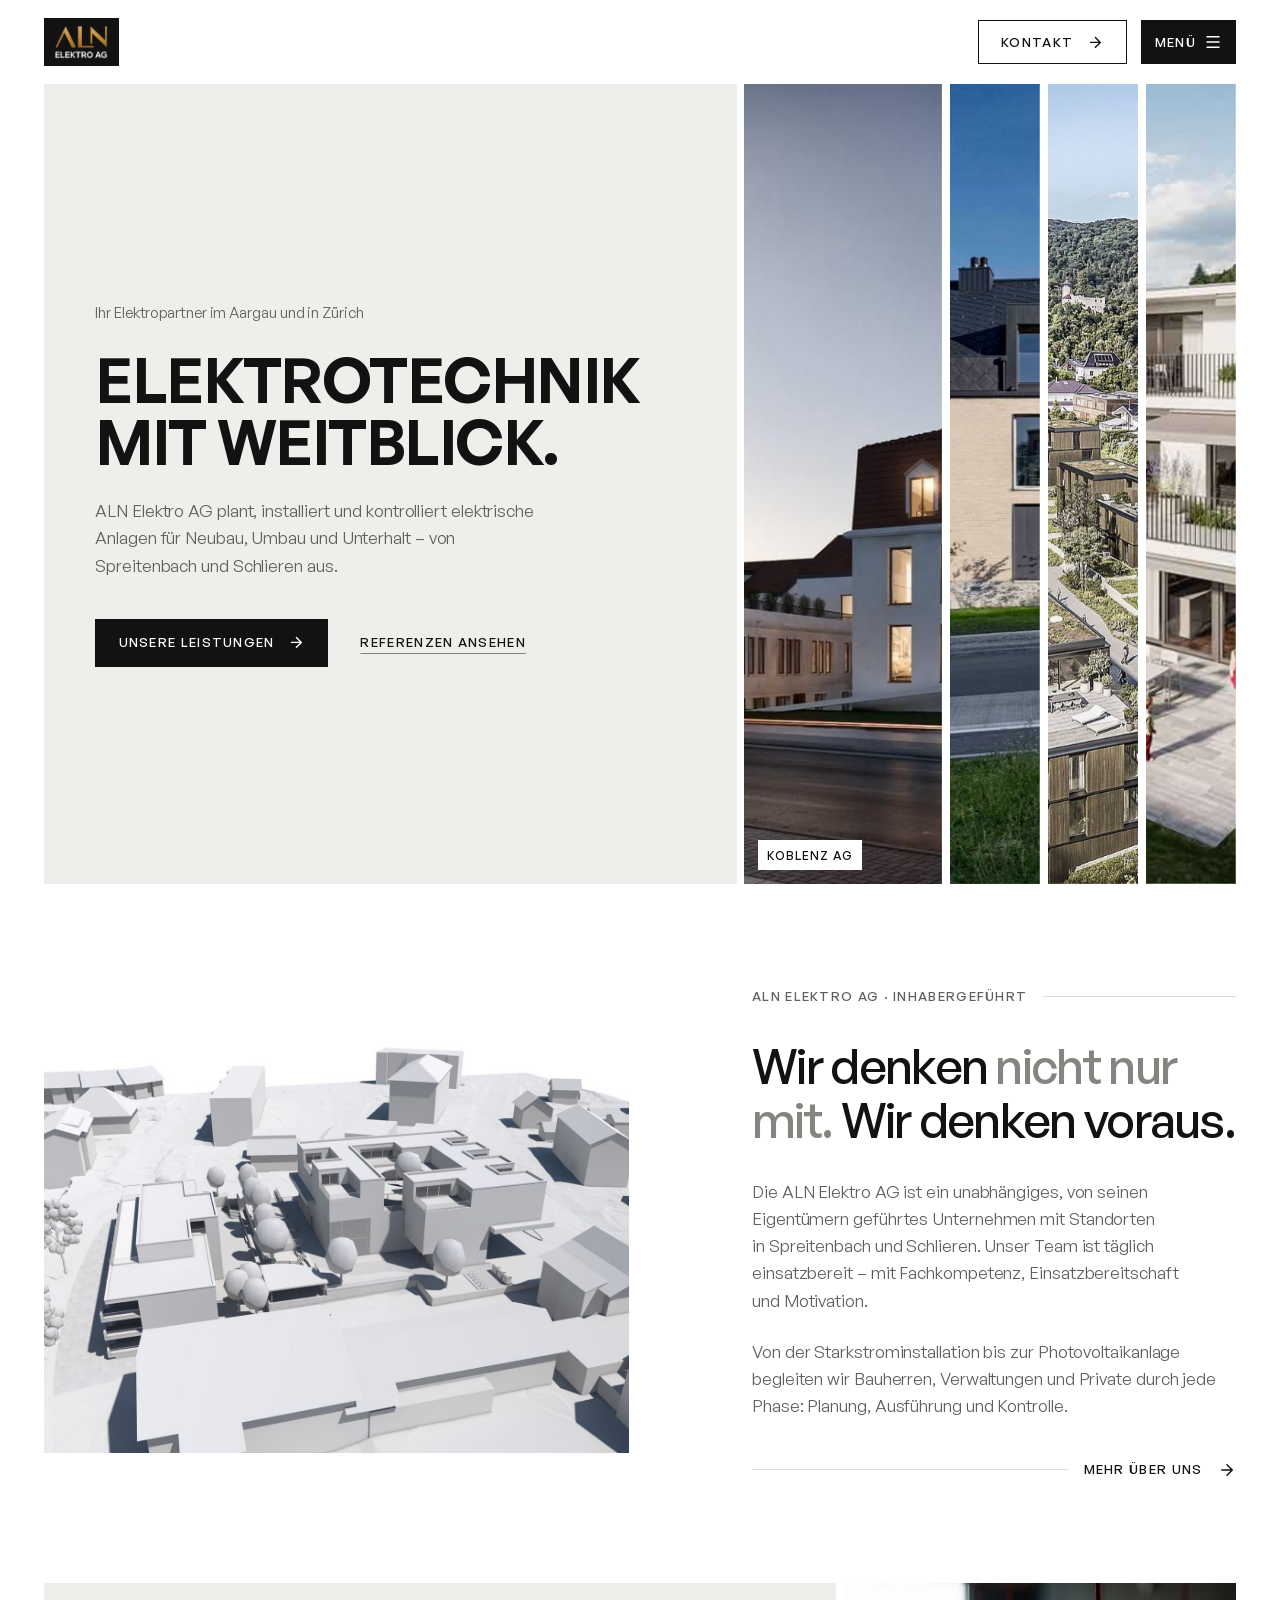
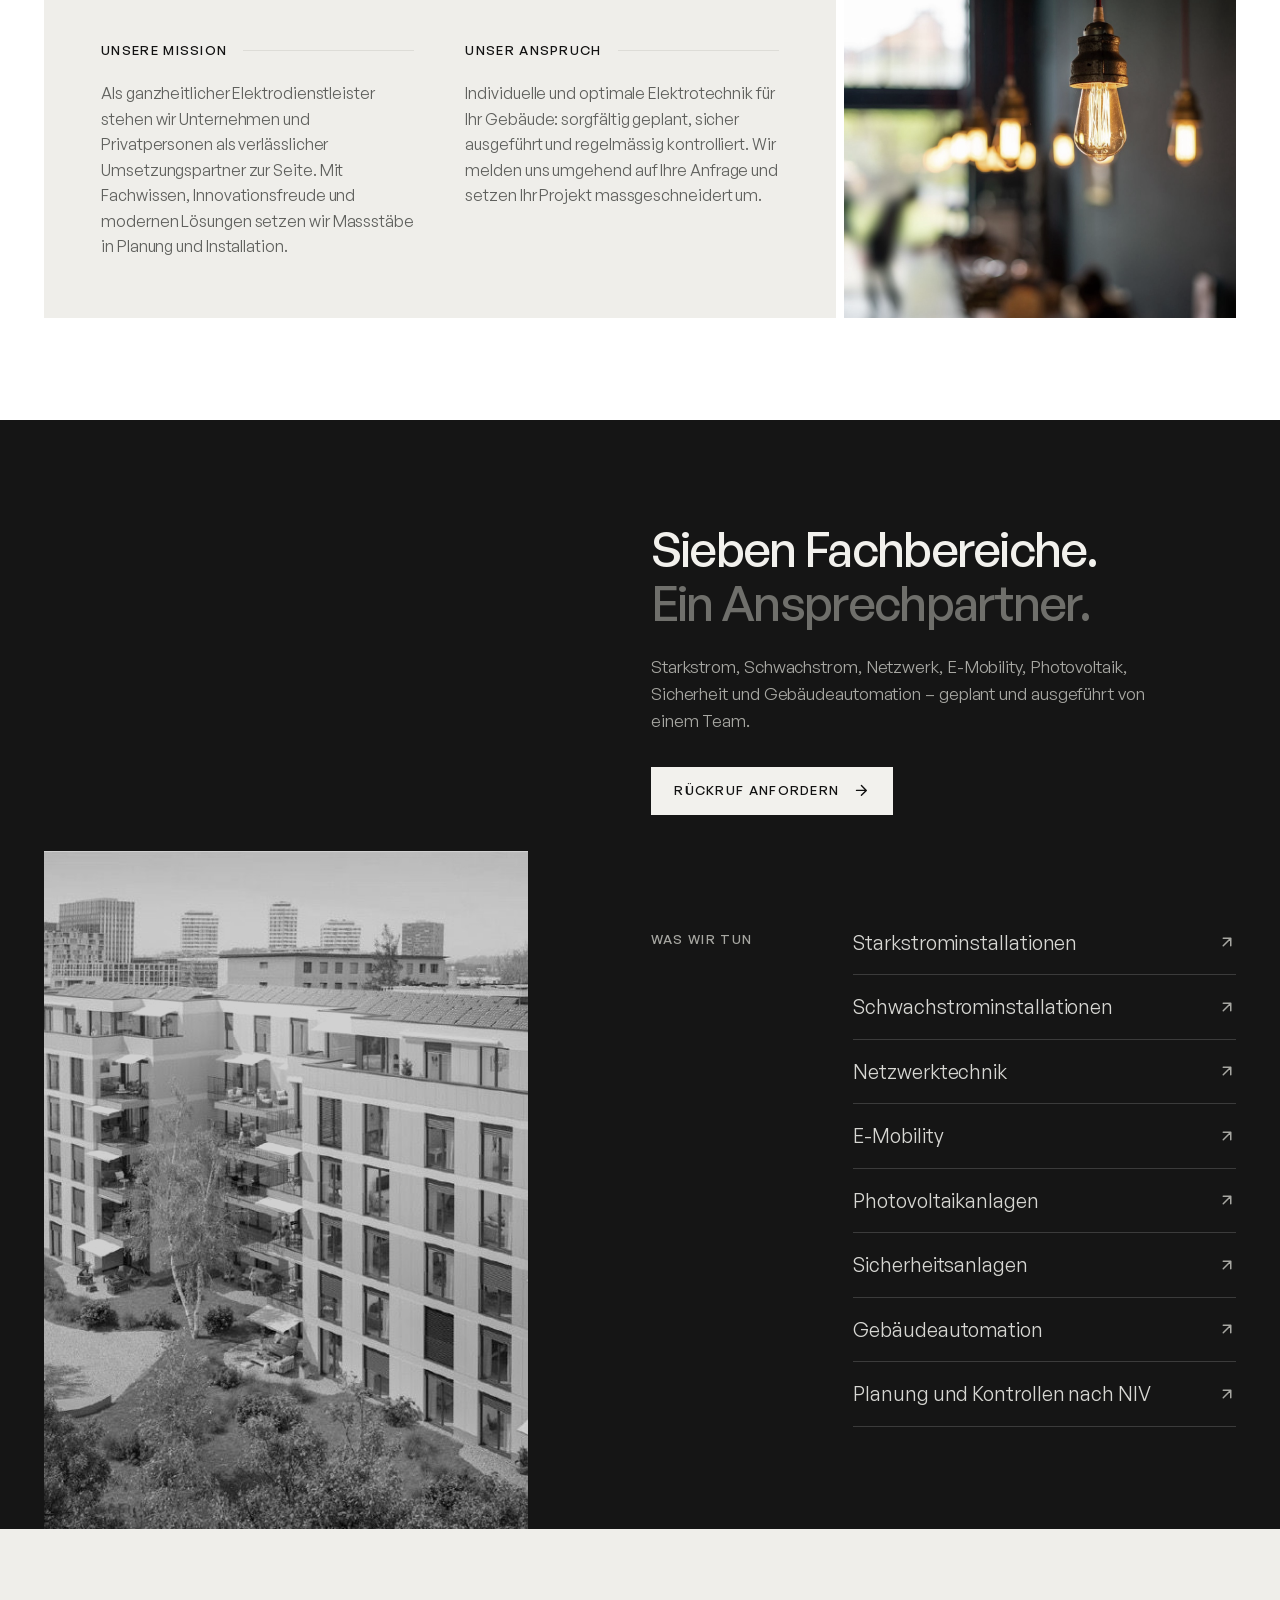
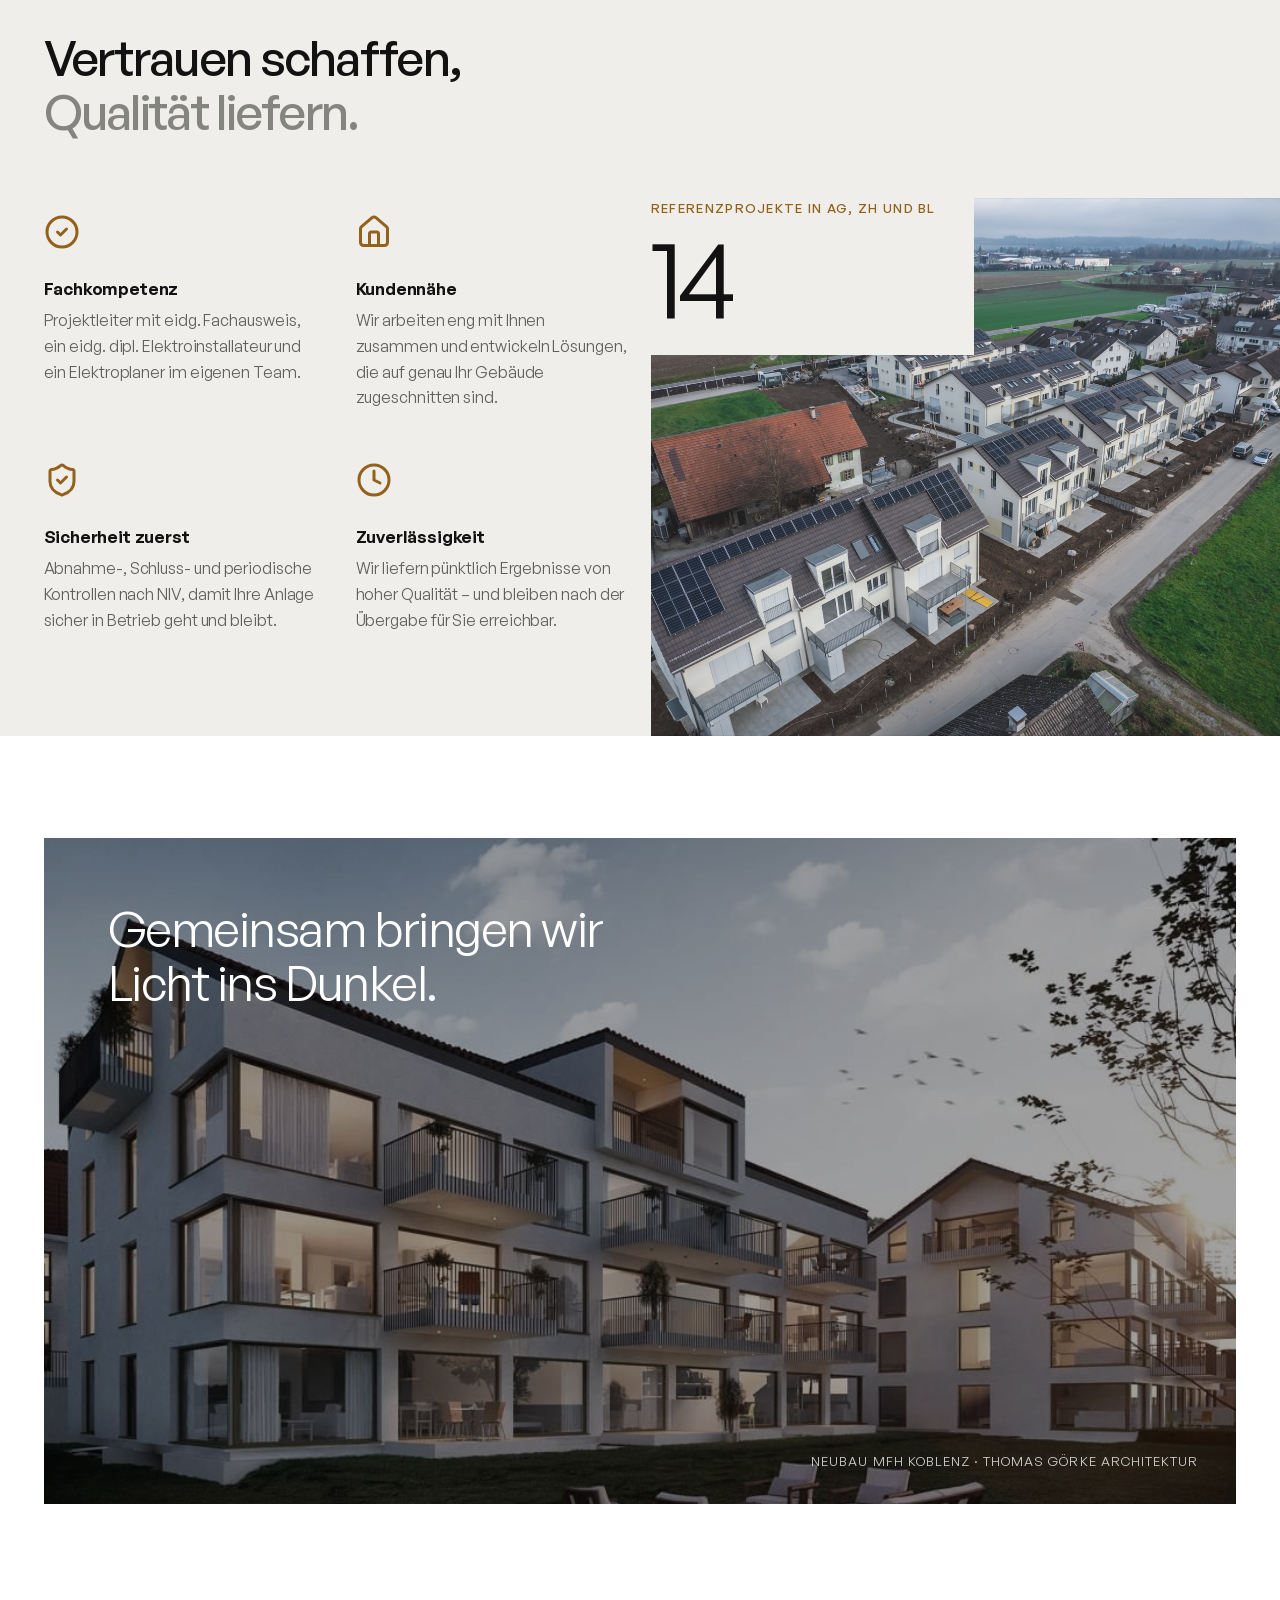
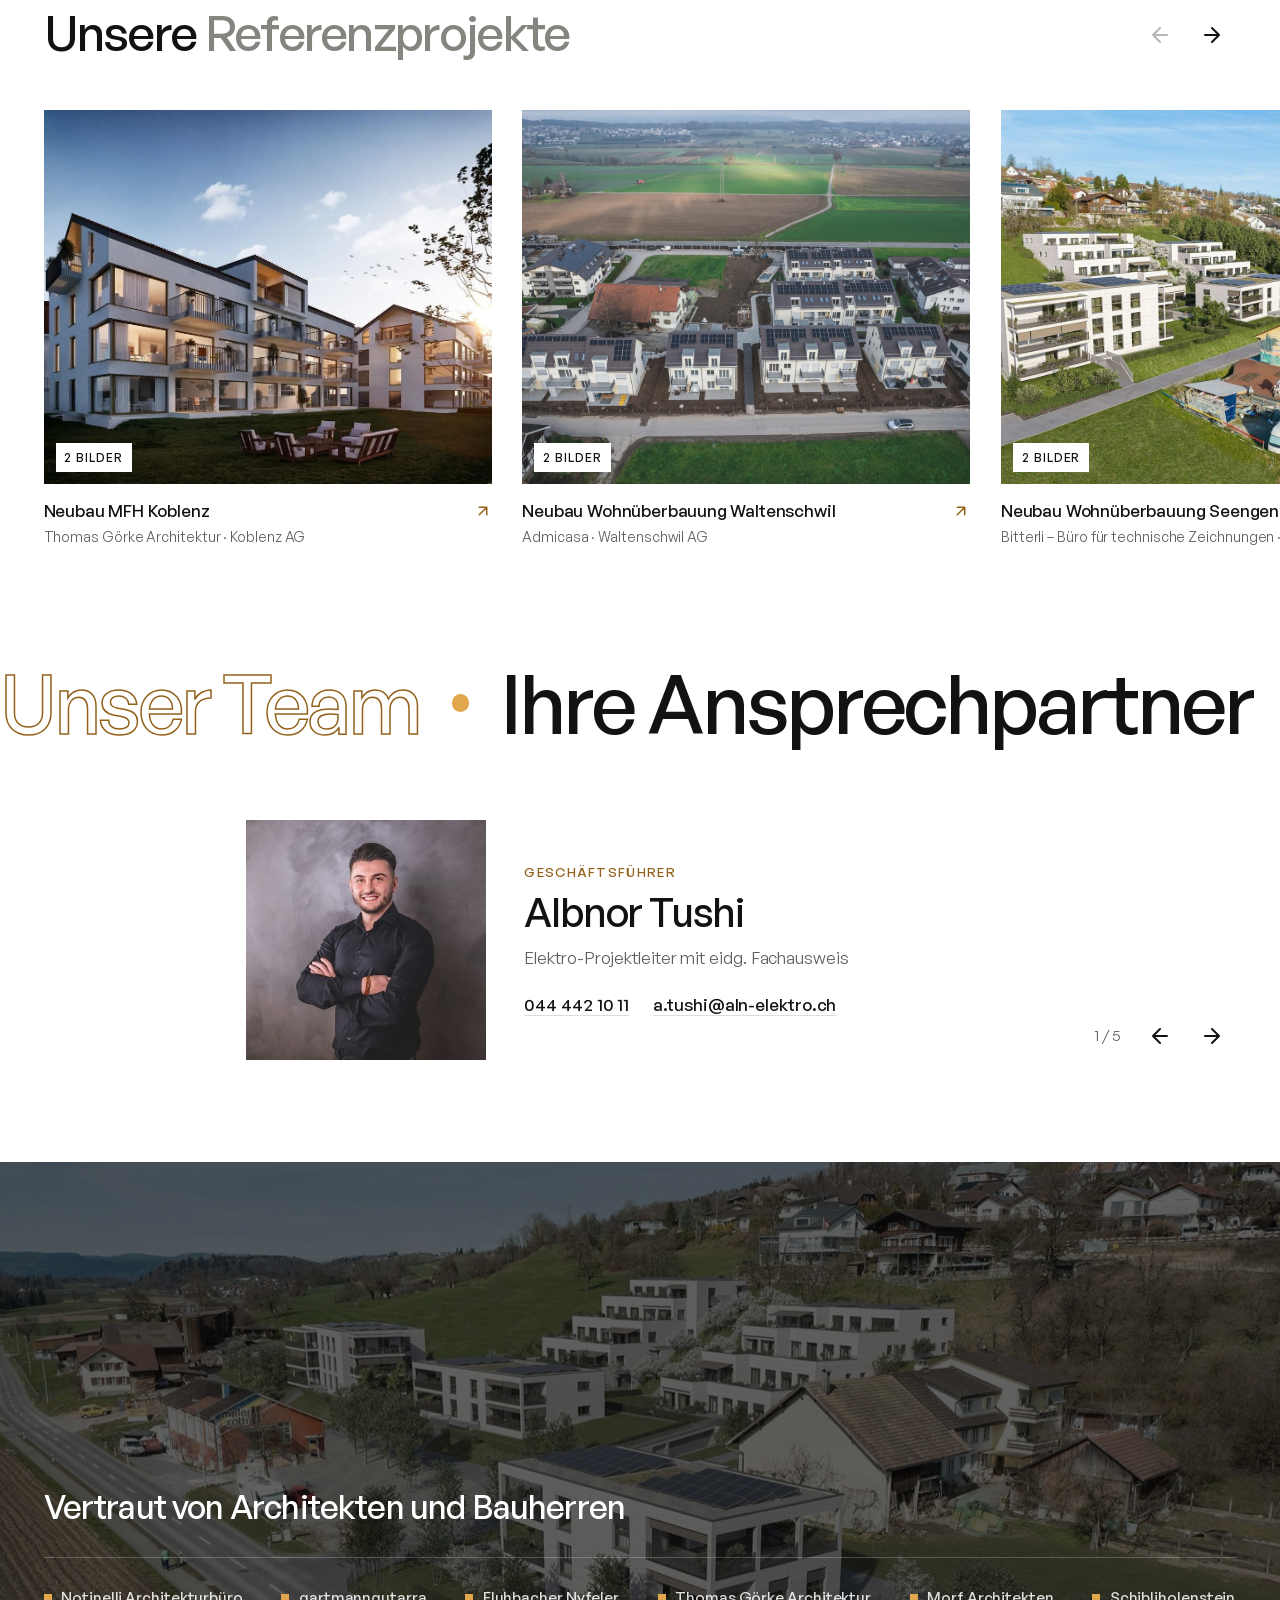
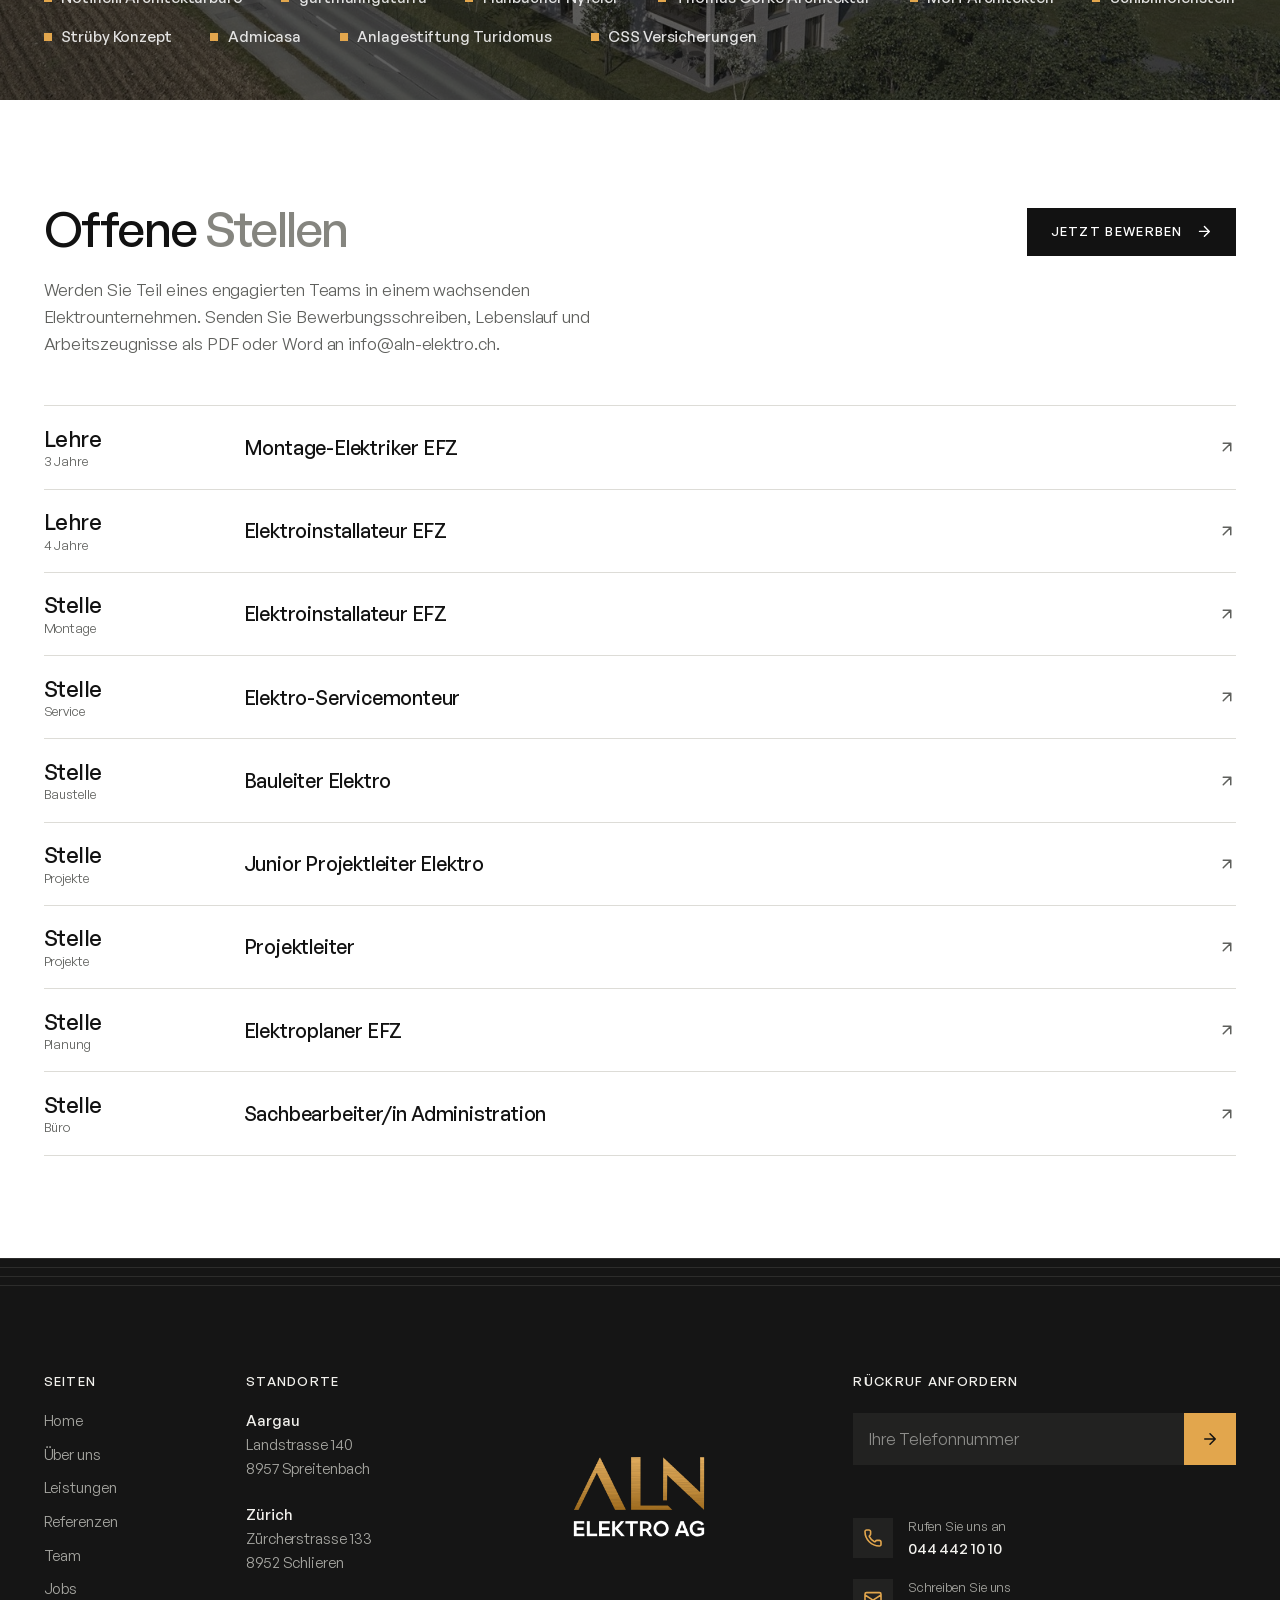
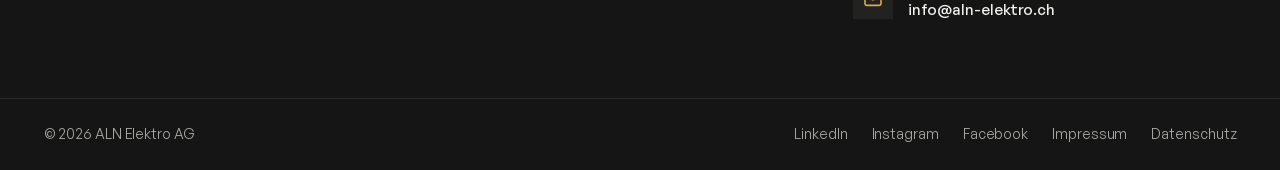
==== index.html @ 3c829d25 "Add files via upload" ====
<!doctype html>
<html lang="de-CH">
<head>
  <meta charset="utf-8">
  <meta name="viewport" content="width=device-width, initial-scale=1">
  <title>ALN Elektro AG – Elektroinstallationen in Spreitenbach und Schlieren</title>
  <meta name="description" content="ALN Elektro AG plant, installiert und kontrolliert elektrische Anlagen für Neubau, Umbau und Unterhalt in den Kantonen Aargau und Zürich.">
  <meta name="theme-color" content="#151515">
  <meta property="og:type" content="website">
  <meta property="og:title" content="ALN Elektro AG – Elektrotechnik mit Weitblick">
  <meta property="og:description" content="Planung, Ausführung und Kontrolle elektrischer Anlagen. Standorte in Spreitenbach AG und Schlieren ZH.">
  <meta property="og:image" content="assets/img/koblenz-abend.jpg">
  <link rel="icon" href="assets/img/aln-logo.png">
  <link rel="preload" href="assets/fonts/general-sans-600.woff2" as="font" type="font/woff2" crossorigin>
  <link rel="preload" href="assets/fonts/general-sans-400.woff2" as="font" type="font/woff2" crossorigin>
  <link rel="stylesheet" href="assets/css/styles.css">
  <script>document.documentElement.classList.add('js')</script>
  <script type="application/ld+json">
  {
    "@context": "https://schema.org",
    "@type": "Electrician",
    "name": "ALN Elektro AG",
    "url": "https://www.aln-elektro.ch/",
    "telephone": "+41 44 442 10 10",
    "email": "info@aln-elektro.ch",
    "address": { "@type": "PostalAddress", "streetAddress": "Landstrasse 140", "postalCode": "8957", "addressLocality": "Spreitenbach", "addressRegion": "AG", "addressCountry": "CH" },
    "department": [{ "@type": "Electrician", "name": "ALN Elektro AG, Standort Schlieren", "address": { "@type": "PostalAddress", "streetAddress": "Zürcherstrasse 133", "postalCode": "8952", "addressLocality": "Schlieren", "addressRegion": "ZH", "addressCountry": "CH" } }],
    "areaServed": ["Kanton Aargau", "Kanton Zürich"],
    "sameAs": ["https://www.linkedin.com/company/aln-elektro-ag", "https://www.instagram.com/alnelektroag", "https://www.facebook.com/people/ALN-Elektro-AG/100090759880079/"]
  }
  </script>
</head>
<body>
  <a class="skip" href="#inhalt">Zum Inhalt springen</a>

  <header class="head">
    <div class="head__bar container">
      <nav class="nav" id="nav" aria-label="Hauptnavigation">
        <span class="nav__pill" aria-hidden="true"></span>
        <a class="nav__link" href="#top" aria-current="page">Home</a>
        <a class="nav__link" href="#ueber-uns">Über uns</a>
        <a class="nav__link" href="#leistungen">Leistungen</a>
        <a class="nav__link" href="#referenzen">Referenzen</a>
        <a class="nav__link" href="#team">Team</a>
        <a class="nav__link" href="#jobs">Jobs</a>
        <a class="nav__link nav__small-only" href="#kontakt">Kontakt</a>
      </nav>
      <a class="logo" href="#top" aria-label="ALN Elektro AG, zum Seitenanfang">
        <img src="assets/img/aln-logo.png" alt="" width="235" height="151">
      </a>
      <div class="head__right">
        <a class="head__meta" href="mailto:info@aln-elektro.ch">info@aln-elektro.ch</a>
        <span class="head__meta head__slash" aria-hidden="true">/</span>
        <a class="head__meta nums" href="tel:+41444421010">044 442 10 10</a>
        <a class="btn btn--outline head__cta" href="#kontakt">Kontakt <svg class="icon" aria-hidden="true"><use href="assets/icons/icons.svg#i-arrow-right"/></svg></a>
        <button class="menu" type="button" aria-expanded="false" aria-controls="nav">
          <span class="menu__label">Menü</span>
          <svg class="icon" aria-hidden="true"><use href="assets/icons/icons.svg#i-menu"/></svg>
        </button>
      </div>
    </div>
  </header>

  <main id="inhalt">
    <!-- Hero -->
    <section class="hero container" id="top" aria-labelledby="hero-title">
      <div class="hero__panel">
        <p class="hero__tag" data-rise style="--i:0">Ihr Elektropartner im Aargau und in Zürich</p>
        <h1 class="hero__title lines" id="hero-title">
          <span class="line"><span data-line style="--i:1">Elektrotechnik</span></span>
          <span class="line"><span data-line style="--i:2">mit Weitblick.</span></span>
        </h1>
        <p class="hero__lead" data-rise style="--i:3">ALN Elektro AG plant, installiert und kontrolliert elektrische Anlagen für Neubau, Umbau und Unterhalt – von Spreitenbach und Schlieren aus.</p>
        <div class="hero__actions" data-rise style="--i:4">
          <a class="btn btn--solid" href="#leistungen">Unsere Leistungen <svg class="icon" aria-hidden="true"><use href="assets/icons/icons.svg#i-arrow-right"/></svg></a>
          <a class="text-link" href="#referenzen">Referenzen ansehen</a>
        </div>
      </div>
      <div class="hero__strips">
        <figure class="strip strip--wide">
          <img src="assets/img/koblenz-abend.jpg" width="1024" height="841" fetchpriority="high" alt="Neubau Mehrfamilienhaus in Koblenz in der Abenddämmerung">
          <figcaption>Koblenz AG</figcaption>
        </figure>
        <figure class="strip">
          <img src="assets/img/waedenswil-fassade.jpg" width="1100" height="778" alt="Fassade Neubau Mehrfamilienhaus Wädenswil">
          <figcaption>Wädenswil ZH</figcaption>
        </figure>
        <figure class="strip">
          <img src="assets/img/arlesheim-2.jpg" width="1500" height="1050" alt="Wohnüberbauung Arlesheim mit Holzfassaden">
          <figcaption>Arlesheim BL</figcaption>
        </figure>
        <figure class="strip">
          <img src="assets/img/unterengstringen-visualisierung.jpg" width="1024" height="768" alt="Neubau Mehrfamilienhaus Unterengstringen">
          <figcaption>Unterengstringen ZH</figcaption>
        </figure>
      </div>
    </section>

    <!-- Über uns -->
    <section class="about container" id="ueber-uns" aria-labelledby="about-title">
      <figure class="about__image" data-reveal>
        <img src="assets/img/aarburg-vorprojekt.jpg" width="1600" height="960" loading="lazy" alt="Vorprojekt der Wohnüberbauung Aarburg als weisses Volumenmodell">
      </figure>
      <div class="about__text">
        <p class="label" data-reveal>ALN Elektro AG · inhabergeführt</p>
        <h2 class="h2" id="about-title" data-reveal>Wir denken <span class="soft">nicht nur mit.</span> Wir denken voraus.</h2>
        <p data-reveal>Die ALN Elektro AG ist ein unabhängiges, von seinen Eigentümern geführtes Unternehmen mit Standorten in Spreitenbach und Schlieren. Unser Team ist täglich einsatzbereit – mit Fachkompetenz, Einsatzbereitschaft und Motivation.</p>
        <p data-reveal>Von der Starkstrominstallation bis zur Photovoltaikanlage begleiten wir Bauherren, Verwaltungen und Private durch jede Phase: Planung, Ausführung und Kontrolle.</p>
        <a class="more" href="#team" data-reveal><span class="more__rule" aria-hidden="true"></span>Mehr über uns <svg class="icon" aria-hidden="true"><use href="assets/icons/icons.svg#i-arrow-right"/></svg></a>
      </div>
    </section>

    <!-- Mission -->
    <section class="mission container" aria-labelledby="mission-title">
      <h2 class="sr-only" id="mission-title">Mission und Anspruch</h2>
      <div class="mission__panel">
        <div class="mission__col" data-reveal>
          <h3 class="label">Unsere Mission</h3>
          <p>Als ganzheitlicher Elektrodienstleister stehen wir Unternehmen und Privatpersonen als verlässlicher Umsetzungspartner zur Seite. Mit Fachwissen, Innovationsfreude und modernen Lösungen setzen wir Massstäbe in Planung und Installation.</p>
        </div>
        <div class="mission__col" data-reveal>
          <h3 class="label">Unser Anspruch</h3>
          <p>Individuelle und optimale Elektrotechnik für Ihr Gebäude: sorgfältig geplant, sicher ausgeführt und regelmässig kontrolliert. Wir melden uns umgehend auf Ihre Anfrage und setzen Ihr Projekt massgeschneidert um.</p>
        </div>
      </div>
      <figure class="mission__image" data-reveal>
        <img src="assets/img/licht.jpg" width="1600" height="1067" loading="lazy" alt="Warm leuchtende Glühbirnen an Pendelleuchten">
      </figure>
    </section>

    <!-- Über uns / Was wir tun -->
    <section class="dark" id="leistungen" aria-labelledby="about-dark-title">
      <div class="container dark__grid">
        <figure class="dark__image">
          <img src="assets/img/zuerich-mfh.jpg" width="1024" height="729" loading="lazy" alt="Neubau Mehrfamilienhaus in Zürich in Schwarzweiss">
        </figure>
        <div class="dark__intro">
          <h2 class="h2 h2--dark" id="about-dark-title" data-reveal>Sieben Fachbereiche. <span class="soft">Ein Ansprechpartner.</span></h2>
          <p class="dark__lead" data-reveal>Starkstrom, Schwachstrom, Netzwerk, E-Mobility, Photovoltaik, Sicherheit und Gebäudeautomation – geplant und ausgeführt von einem Team.</p>
          <a class="btn btn--light" href="#kontakt" data-reveal>Rückruf anfordern <svg class="icon" aria-hidden="true"><use href="assets/icons/icons.svg#i-arrow-right"/></svg></a>
        </div>
        <div class="services">
          <h2 class="services__label">Was wir tun</h2>
          <div class="services__list">
            <details class="service" data-reveal>
              <summary>Starkstrominstallationen <svg class="icon" aria-hidden="true"><use href="assets/icons/icons.svg#i-arrow-up-right"/></svg></summary>
              <p>Elektrische Anlagen für Wohnbauten, Gewerbe, Industrie, Infrastruktur, Gesundheitseinrichtungen und Datenzentren – geplant und ausgeführt nach allen sicherheitstechnischen Anforderungen.</p>
            </details>
            <details class="service" data-reveal>
              <summary>Schwachstrominstallationen <svg class="icon" aria-hidden="true"><use href="assets/icons/icons.svg#i-arrow-up-right"/></svg></summary>
              <p>Daten- und Netzwerkkommunikation, Telefon- und Antennenanlagen, Video- und Türsprechanlagen, Rufsysteme, Zutrittskontrolle und Bus-Systeme.</p>
            </details>
            <details class="service" data-reveal>
              <summary>Netzwerktechnik <svg class="icon" aria-hidden="true"><use href="assets/icons/icons.svg#i-arrow-up-right"/></svg></summary>
              <p>Kupfer- und Glasfasernetze mit Analyse, fachgerechter Montage und übersichtlicher Dokumentation – geplant mit Blick auf spätere Erweiterungen.</p>
            </details>
            <details class="service" data-reveal>
              <summary>E-Mobility <svg class="icon" aria-hidden="true"><use href="assets/icons/icons.svg#i-arrow-up-right"/></svg></summary>
              <p>Ladestationen zu Hause, am Arbeitsplatz und in Überbauungen, mit Lademanagement und auf Wunsch mit Strom aus Ihrer eigenen Solaranlage.</p>
            </details>
            <details class="service" data-reveal>
              <summary>Photovoltaikanlagen <svg class="icon" aria-hidden="true"><use href="assets/icons/icons.svg#i-arrow-up-right"/></svg></summary>
              <p>Beratung, Planung, Installation, Monitoring und Wartung Ihrer Solaranlage – inklusive Finanzierungsoptionen wie Leasing.</p>
            </details>
            <details class="service" data-reveal>
              <summary>Sicherheitsanlagen <svg class="icon" aria-hidden="true"><use href="assets/icons/icons.svg#i-arrow-up-right"/></svg></summary>
              <p>Einbruch- und Alarmanlagen, Videoüberwachung, Zeiterfassung und Zutrittskontrolle: Planung, Installation und Wartung aus einer Hand.</p>
            </details>
            <details class="service" data-reveal>
              <summary>Gebäudeautomation <svg class="icon" aria-hidden="true"><use href="assets/icons/icons.svg#i-arrow-up-right"/></svg></summary>
              <p>Eine Steuerung für Licht, Storen, Klima, Zugang und Türsprechanlage – mehr Komfort und weniger Energieverbrauch.</p>
            </details>
            <details class="service" data-reveal>
              <summary>Planung und Kontrollen nach NIV <svg class="icon" aria-hidden="true"><use href="assets/icons/icons.svg#i-arrow-up-right"/></svg></summary>
              <p>Elektroplanung, Projektierung und Projektleitung für Neu- und Umbauten, Service und Energieoptimierung sowie Abnahme-, Schluss- und periodische Kontrollen nach NIV.</p>
            </details>
          </div>
        </div>
      </div>
    </section>

    <!-- Werte -->
    <section class="trust" aria-labelledby="trust-title">
      <div class="container trust__grid">
        <div class="trust__text">
          <h2 class="h2" id="trust-title" data-reveal>Vertrauen schaffen, <span class="soft">Qualität liefern.</span></h2>
          <ul class="values">
            <li class="value" data-reveal>
              <svg class="value__icon" aria-hidden="true"><use href="assets/icons/icons.svg#i-check"/></svg>
              <h3>Fachkompetenz</h3>
              <p>Projektleiter mit eidg. Fachausweis, ein eidg. dipl. Elektroinstallateur und ein Elektroplaner im eigenen Team.</p>
            </li>
            <li class="value" data-reveal>
              <svg class="value__icon" aria-hidden="true"><use href="assets/icons/icons.svg#i-house"/></svg>
              <h3>Kundennähe</h3>
              <p>Wir arbeiten eng mit Ihnen zusammen und entwickeln Lösungen, die auf genau Ihr Gebäude zugeschnitten sind.</p>
            </li>
            <li class="value" data-reveal>
              <svg class="value__icon" aria-hidden="true"><use href="assets/icons/icons.svg#i-shield"/></svg>
              <h3>Sicherheit zuerst</h3>
              <p>Abnahme-, Schluss- und periodische Kontrollen nach NIV, damit Ihre Anlage sicher in Betrieb geht und bleibt.</p>
            </li>
            <li class="value" data-reveal>
              <svg class="value__icon" aria-hidden="true"><use href="assets/icons/icons.svg#i-clock"/></svg>
              <h3>Zuverlässigkeit</h3>
              <p>Wir liefern pünktlich Ergebnisse von hoher Qualität – und bleiben nach der Übergabe für Sie erreichbar.</p>
            </li>
          </ul>
        </div>
        <figure class="trust__image">
          <div class="trust__figure" data-reveal>
            <span class="trust__label">Referenzprojekte in AG, ZH und BL</span>
            <span class="trust__number nums" data-count="14">14</span>
          </div>
          <img src="assets/img/waltenschwil-luft.jpg" width="1600" height="1066" loading="lazy" alt="Luftaufnahme der Wohnüberbauung Waltenschwil kurz vor der Fertigstellung">
        </figure>
      </div>
    </section>

    <!-- Haltung -->
    <section class="philosophy container" aria-labelledby="philosophy-title">
      <figure class="philosophy__frame">
        <img src="assets/img/koblenz-visualisierung.jpg" width="1024" height="841" loading="lazy" alt="Neubau Mehrfamilienhaus Koblenz im Abendlicht">
        <h2 class="philosophy__title" id="philosophy-title" data-reveal>Gemeinsam bringen wir<br>Licht ins Dunkel.</h2>
        <figcaption class="philosophy__cap">Neubau MFH Koblenz · Thomas Görke Architektur</figcaption>
      </figure>
    </section>

    <!-- Referenzen -->
    <section class="projects" id="referenzen" aria-labelledby="projects-title">
      <div class="container projects__head">
        <h2 class="h2" id="projects-title" data-reveal>Unsere <span class="soft">Referenzprojekte</span></h2>
        <div class="arrows">
          <button class="arrow" type="button" data-scroll="projects" data-dir="-1" aria-label="Vorherige Projekte"><svg class="icon" aria-hidden="true"><use href="assets/icons/icons.svg#i-arrow-left"/></svg></button>
          <button class="arrow" type="button" data-scroll="projects" data-dir="1" aria-label="Weitere Projekte"><svg class="icon" aria-hidden="true"><use href="assets/icons/icons.svg#i-arrow-right"/></svg></button>
        </div>
      </div>
      <ul class="projects__track" id="projects" tabindex="0" aria-label="Referenzprojekte">
        <li class="project" data-kind="Neubau Mehrfamilienhaus" data-role="Architektur" data-partner="Thomas Görke Architektur" data-place="Koblenz" data-canton="Aargau" data-images="koblenz-visualisierung.jpg|1024|841|Visualisierung des Mehrfamilienhauses im Abendlicht;koblenz-abend.jpg|1024|841|Mehrfamilienhaus in der Abenddämmerung mit beleuchteten Fenstern">
          <div class="project__media"><img src="assets/img/koblenz-visualisierung.jpg" width="1024" height="841" loading="lazy" alt="Neubau MFH Koblenz: Visualisierung des Mehrfamilienhauses im Abendlicht"><span class="project__count">2 Bilder</span></div>
          <div class="project__cap">
            <div><h3><button class="project__open" type="button" aria-haspopup="dialog">Neubau MFH Koblenz</button></h3><p>Thomas Görke Architektur · Koblenz AG</p></div>
            <svg class="icon" aria-hidden="true"><use href="assets/icons/icons.svg#i-arrow-up-right"/></svg>
          </div>
        </li>
        <li class="project" data-kind="Neubau Wohnüberbauung" data-role="Partner" data-partner="Admicasa" data-place="Waltenschwil" data-canton="Aargau" data-images="waltenschwil-felder.jpg|1600|1066|Überbauung mit Solaranlagen am Dorfrand;waltenschwil-luft.jpg|1600|1066|Luftaufnahme kurz vor der Fertigstellung">
          <div class="project__media"><img src="assets/img/waltenschwil-felder.jpg" width="1600" height="1066" loading="lazy" alt="Neubau Wohnüberbauung Waltenschwil: Überbauung mit Solaranlagen am Dorfrand"><span class="project__count">2 Bilder</span></div>
          <div class="project__cap">
            <div><h3><button class="project__open" type="button" aria-haspopup="dialog">Neubau Wohnüberbauung Waltenschwil</button></h3><p>Admicasa · Waltenschwil AG</p></div>
            <svg class="icon" aria-hidden="true"><use href="assets/icons/icons.svg#i-arrow-up-right"/></svg>
          </div>
        </li>
        <li class="project" data-kind="Neubau Wohnüberbauung" data-role="Partner" data-partner="Bitterli – Büro für technische Zeichnungen" data-place="Seengen" data-canton="Aargau" data-images="seengen-strasse.jpg|1600|900|Überbauung am Hang über der Hauptstrasse;seengen-hang.jpg|1600|733|Terrassierte Häuser am Hang, dahinter das Dorf">
          <div class="project__media"><img src="assets/img/seengen-strasse.jpg" width="1600" height="900" loading="lazy" alt="Neubau Wohnüberbauung Seengen: Überbauung am Hang über der Hauptstrasse"><span class="project__count">2 Bilder</span></div>
          <div class="project__cap">
            <div><h3><button class="project__open" type="button" aria-haspopup="dialog">Neubau Wohnüberbauung Seengen</button></h3><p>Bitterli – Büro für technische Zeichnungen · Seengen AG</p></div>
            <svg class="icon" aria-hidden="true"><use href="assets/icons/icons.svg#i-arrow-up-right"/></svg>
          </div>
        </li>
        <li class="project" data-kind="Neubau Mehrfamilienhaus" data-role="Architektur" data-partner="gartmanngutarra Architekten" data-place="Wädenswil" data-canton="Zürich" data-images="waedenswil-strasse.jpg|1100|778|Mehrfamilienhaus von der Strasse aus;waedenswil-fassade.jpg|1100|778|Fassade mit Balkonen">
          <div class="project__media"><img src="assets/img/waedenswil-strasse.jpg" width="1100" height="778" loading="lazy" alt="Neubau MFH Wädenswil: Mehrfamilienhaus von der Strasse aus"><span class="project__count">2 Bilder</span></div>
          <div class="project__cap">
            <div><h3><button class="project__open" type="button" aria-haspopup="dialog">Neubau MFH Wädenswil</button></h3><p>gartmanngutarra Architekten · Wädenswil ZH</p></div>
            <svg class="icon" aria-hidden="true"><use href="assets/icons/icons.svg#i-arrow-up-right"/></svg>
          </div>
        </li>
        <li class="project" data-kind="Photovoltaikanlage" data-role="Partner" data-partner="Anlagestiftung Turidomus" data-place="Widen" data-canton="Aargau" data-images="widen-pva-1.jpg|1600|900|Solarmodule auf zwei Wohnhäusern aus der Luft;widen-pva-2.jpg|1600|900|Photovoltaikanlage auf dem Flachdach">
          <div class="project__media"><img src="assets/img/widen-pva-1.jpg" width="1600" height="900" loading="lazy" alt="Photovoltaikanlage Widen: Solarmodule auf zwei Wohnhäusern aus der Luft"><span class="project__count">2 Bilder</span></div>
          <div class="project__cap">
            <div><h3><button class="project__open" type="button" aria-haspopup="dialog">Photovoltaikanlage Widen</button></h3><p>Anlagestiftung Turidomus · Widen AG</p></div>
            <svg class="icon" aria-hidden="true"><use href="assets/icons/icons.svg#i-arrow-up-right"/></svg>
          </div>
        </li>
        <li class="project" data-kind="Neubau Mehrfamilienhaus" data-role="Architektur" data-partner="Notinelli Architekturbüro" data-place="Oberengstringen" data-canton="Zürich" data-images="oberengstringen-2.jpg|1024|576|Mehrfamilienhaus aus der Luft;oberengstringen-1.jpg|1024|576|Mehrfamilienhaus mit Umgebung">
          <div class="project__media"><img src="assets/img/oberengstringen-2.jpg" width="1024" height="576" loading="lazy" alt="Neubau MFH Oberengstringen: Mehrfamilienhaus aus der Luft"><span class="project__count">2 Bilder</span></div>
          <div class="project__cap">
            <div><h3><button class="project__open" type="button" aria-haspopup="dialog">Neubau MFH Oberengstringen</button></h3><p>Notinelli Architekturbüro · Oberengstringen ZH</p></div>
            <svg class="icon" aria-hidden="true"><use href="assets/icons/icons.svg#i-arrow-up-right"/></svg>
          </div>
        </li>
        <li class="project" data-kind="Neubau Wohnüberbauung" data-role="Architektur" data-partner="Fluhbacher Nyfeler Architekten" data-place="Arlesheim" data-canton="Basel-Landschaft" data-images="arlesheim-2.jpg|1500|1050|Holzbauten der Überbauung am Waldrand;arlesheim-1.jpg|800|500|Wege und Gärten zwischen den Häusern">
          <div class="project__media"><img src="assets/img/arlesheim-2.jpg" width="1500" height="1050" loading="lazy" alt="Neubau Wohnüberbauung Arlesheim: Holzbauten der Überbauung am Waldrand"><span class="project__count">2 Bilder</span></div>
          <div class="project__cap">
            <div><h3><button class="project__open" type="button" aria-haspopup="dialog">Neubau Wohnüberbauung Arlesheim</button></h3><p>Fluhbacher Nyfeler Architekten · Arlesheim BL</p></div>
            <svg class="icon" aria-hidden="true"><use href="assets/icons/icons.svg#i-arrow-up-right"/></svg>
          </div>
        </li>
        <li class="project" data-kind="Neubau Mehrfamilienhaus" data-role="Partner" data-partner="Bitterli – Büro für technische Zeichnungen" data-place="Wohlen" data-canton="Aargau" data-images="wohlen-1.jpg|1024|801|Mehrfamilienhaus aus der Luft;wohlen-2.jpg|1024|843|Mehrfamilienhaus mit Umgebung aus der Luft">
          <div class="project__media"><img src="assets/img/wohlen-1.jpg" width="1024" height="801" loading="lazy" alt="Neubau MFH Wohlen: Mehrfamilienhaus aus der Luft"><span class="project__count">2 Bilder</span></div>
          <div class="project__cap">
            <div><h3><button class="project__open" type="button" aria-haspopup="dialog">Neubau MFH Wohlen</button></h3><p>Bitterli – Büro für technische Zeichnungen · Wohlen AG</p></div>
            <svg class="icon" aria-hidden="true"><use href="assets/icons/icons.svg#i-arrow-up-right"/></svg>
          </div>
        </li>
        <li class="project" data-kind="Neubau Mehrfamilienhaus" data-role="Architektur" data-partner="Notinelli Architekturbüro" data-place="Unterengstringen" data-canton="Zürich" data-images="unterengstringen-1.jpg|1024|576|Mehrfamilienhaus aus der Luft;unterengstringen-2.jpg|1024|576|Mehrfamilienhaus im Quartier;unterengstringen-visualisierung.jpg|1024|768|Visualisierung des Mehrfamilienhauses mit Terrassen">
          <div class="project__media"><img src="assets/img/unterengstringen-1.jpg" width="1024" height="576" loading="lazy" alt="Neubau MFH Unterengstringen: Mehrfamilienhaus aus der Luft"><span class="project__count">3 Bilder</span></div>
          <div class="project__cap">
            <div><h3><button class="project__open" type="button" aria-haspopup="dialog">Neubau MFH Unterengstringen</button></h3><p>Notinelli Architekturbüro · Unterengstringen ZH</p></div>
            <svg class="icon" aria-hidden="true"><use href="assets/icons/icons.svg#i-arrow-up-right"/></svg>
          </div>
        </li>
        <li class="project" data-kind="Neubau Wohnüberbauung" data-role="Partner" data-partner="Strüby Konzept" data-place="Birrhard" data-canton="Aargau" data-images="birrhard-1.jpg|1250|830|Überbauung mit dunklen Satteldächern aus der Luft;birrhard-2.jpg|1250|830|Überbauung im Dorf aus der Luft">
          <div class="project__media"><img src="assets/img/birrhard-1.jpg" width="1250" height="830" loading="lazy" alt="Neubau Wohnüberbauung Birrhard: Überbauung mit dunklen Satteldächern aus der Luft"><span class="project__count">2 Bilder</span></div>
          <div class="project__cap">
            <div><h3><button class="project__open" type="button" aria-haspopup="dialog">Neubau Wohnüberbauung Birrhard</button></h3><p>Strüby Konzept · Birrhard AG</p></div>
            <svg class="icon" aria-hidden="true"><use href="assets/icons/icons.svg#i-arrow-up-right"/></svg>
          </div>
        </li>
        <li class="project" data-kind="Neubau Mehrfamilienhaus" data-role="Architektur" data-partner="Schibliholenstein Architekten" data-place="Bülach" data-canton="Zürich" data-images="buelach-visualisierung.jpg|1024|768|Visualisierung des Mehrfamilienhauses;buelach-modell.jpg|1024|768|Volumenmodell des Mehrfamilienhauses">
          <div class="project__media"><img src="assets/img/buelach-visualisierung.jpg" width="1024" height="768" loading="lazy" alt="Neubau MFH Bülach: Visualisierung des Mehrfamilienhauses"><span class="project__count">2 Bilder</span></div>
          <div class="project__cap">
            <div><h3><button class="project__open" type="button" aria-haspopup="dialog">Neubau MFH Bülach</button></h3><p>Schibliholenstein Architekten · Bülach ZH</p></div>
            <svg class="icon" aria-hidden="true"><use href="assets/icons/icons.svg#i-arrow-up-right"/></svg>
          </div>
        </li>
        <li class="project" data-kind="Neubau Wohnüberbauung" data-role="Architektur" data-partner="Morf Architekten" data-place="Aarburg" data-canton="Aargau" data-images="aarburg-vorprojekt.jpg|1600|960|Vorprojekt der Überbauung als weisses Volumenmodell">
          <div class="project__media"><img src="assets/img/aarburg-vorprojekt.jpg" width="1600" height="960" loading="lazy" alt="Neubau Wohnüberbauung Aarburg: Vorprojekt der Überbauung als weisses Volumenmodell"></div>
          <div class="project__cap">
            <div><h3><button class="project__open" type="button" aria-haspopup="dialog">Neubau Wohnüberbauung Aarburg</button></h3><p>Morf Architekten · Aarburg AG</p></div>
            <svg class="icon" aria-hidden="true"><use href="assets/icons/icons.svg#i-arrow-up-right"/></svg>
          </div>
        </li>
        <li class="project" data-kind="Strangsanierung" data-role="Partner" data-partner="Eisenbahner-Baugenossenschaft" data-place="Spreitenbach" data-canton="Aargau" data-images="spreitenbach-wueb.jpg|1024|576|Wohnüberbauung in Spreitenbach">
          <div class="project__media"><img src="assets/img/spreitenbach-wueb.jpg" width="1024" height="576" loading="lazy" alt="Strangsanierung Wohnüberbauung Spreitenbach: Wohnüberbauung in Spreitenbach"></div>
          <div class="project__cap">
            <div><h3><button class="project__open" type="button" aria-haspopup="dialog">Strangsanierung Wohnüberbauung Spreitenbach</button></h3><p>Eisenbahner-Baugenossenschaft · Spreitenbach AG</p></div>
            <svg class="icon" aria-hidden="true"><use href="assets/icons/icons.svg#i-arrow-up-right"/></svg>
          </div>
        </li>
        <li class="project" data-kind="Neubau Mehrfamilienhaus" data-role="Partner" data-partner="CSS Versicherungen" data-place="Zürich" data-canton="Zürich" data-images="zuerich-mfh.jpg|1024|729|Mehrfamilienhaus in Zürich">
          <div class="project__media"><img src="assets/img/zuerich-mfh.jpg" width="1024" height="729" loading="lazy" alt="Neubau MFH Zürich: Mehrfamilienhaus in Zürich"></div>
          <div class="project__cap">
            <div><h3><button class="project__open" type="button" aria-haspopup="dialog">Neubau MFH Zürich</button></h3><p>CSS Versicherungen · Zürich ZH</p></div>
            <svg class="icon" aria-hidden="true"><use href="assets/icons/icons.svg#i-arrow-up-right"/></svg>
          </div>
        </li>
      </ul>
    </section>

    <!-- Team -->
    <section class="team" id="team" aria-labelledby="team-title">
      <h2 class="sr-only" id="team-title">Unser Team – Ihre Ansprechpartner</h2>
      <div class="ticker" aria-hidden="true">
        <div class="ticker__track">
          <span class="ticker__group"><span class="outline">Unser Team</span><span class="dot"></span><span>Ihre Ansprechpartner</span><span class="dot"></span></span>
          <span class="ticker__group"><span class="outline">Unser Team</span><span class="dot"></span><span>Ihre Ansprechpartner</span><span class="dot"></span></span>
          <span class="ticker__group"><span class="outline">Unser Team</span><span class="dot"></span><span>Ihre Ansprechpartner</span><span class="dot"></span></span>
          <span class="ticker__group"><span class="outline">Unser Team</span><span class="dot"></span><span>Ihre Ansprechpartner</span><span class="dot"></span></span>
        </div>
      </div>
      <div class="container team__wrap">
        <ul class="people" id="people">
          <li class="person is-active">
            <img src="assets/img/team-albnor-tushi.jpg" width="400" height="400" loading="lazy" alt="Porträt Albnor Tushi">
            <div class="person__body">
              <p class="person__role">Geschäftsführer</p>
              <h3 class="person__name">Albnor Tushi</h3>
              <p class="person__text">Elektro-Projektleiter mit eidg. Fachausweis</p>
              <p class="person__contact"><a href="tel:+41444421011">044 442 10 11</a><a href="mailto:a.tushi@aln-elektro.ch">a.tushi@aln-elektro.ch</a></p>
            </div>
          </li>
          <li class="person">
            <img src="assets/img/team-majlinda-rexhepi.jpg" width="400" height="400" loading="lazy" alt="Porträt Majlinda Rexhepi">
            <div class="person__body">
              <p class="person__role">Assistentin der Geschäftsleitung</p>
              <h3 class="person__name">Majlinda Rexhepi</h3>
              <p class="person__text">Leiterin Finanzen und Administration</p>
              <p class="person__contact"><a href="tel:+41444421014">044 442 10 14</a><a href="mailto:m.rexhepi@aln-elektro.ch">m.rexhepi@aln-elektro.ch</a></p>
            </div>
          </li>
          <li class="person">
            <img src="assets/img/team-shpend-matoshi.jpg" width="400" height="400" loading="lazy" alt="Porträt Shpend Matoshi">
            <div class="person__body">
              <p class="person__role">Projektleitung</p>
              <h3 class="person__name">Shpend Matoshi</h3>
              <p class="person__text">Elektro-Projektleiter mit eidg. Fachausweis</p>
              <p class="person__contact"><a href="tel:+41444421013">044 442 10 13</a><a href="mailto:sh.matoshi@aln-elektro.ch">sh.matoshi@aln-elektro.ch</a></p>
            </div>
          </li>
          <li class="person">
            <img src="assets/img/team-albin-tola.jpg" width="400" height="400" loading="lazy" alt="Porträt Albin Tola">
            <div class="person__body">
              <p class="person__role">Planung</p>
              <h3 class="person__name">Albin Tola</h3>
              <p class="person__text">Elektroplaner</p>
              <p class="person__contact"><a href="tel:+41444421016">044 442 10 16</a><a href="mailto:a.tola@aln-elektro.ch">a.tola@aln-elektro.ch</a></p>
            </div>
          </li>
          <li class="person">
            <div class="person__logo"><img src="assets/img/aln-logo.png" width="235" height="151" alt="ALN Elektro AG"></div>
            <div class="person__body">
              <p class="person__role">Fachkundiger Leiter</p>
              <h3 class="person__name">Kastriot Kastrati</h3>
              <p class="person__text">Eidg. dipl. Elektroinstallateur</p>
              <p class="person__contact"><a href="tel:+41444421015">044 442 10 15</a><a href="mailto:k.kastrati@aln-elektro.ch">k.kastrati@aln-elektro.ch</a></p>
            </div>
          </li>
        </ul>
        <div class="team__nav">
          <span class="team__count nums" id="people-count" aria-live="polite">1 / 5</span>
          <div class="arrows">
            <button class="arrow" type="button" data-people="-1" aria-label="Vorherige Person"><svg class="icon" aria-hidden="true"><use href="assets/icons/icons.svg#i-arrow-left"/></svg></button>
            <button class="arrow" type="button" data-people="1" aria-label="Nächste Person"><svg class="icon" aria-hidden="true"><use href="assets/icons/icons.svg#i-arrow-right"/></svg></button>
          </div>
        </div>
      </div>
    </section>

    <!-- Partner -->
    <section class="partners" aria-labelledby="partners-title">
      <img class="partners__bg" src="assets/img/seengen-hang.jpg" width="1600" height="733" loading="lazy" alt="">
      <div class="container partners__inner">
        <h2 class="partners__title" id="partners-title" data-reveal>Vertraut von Architekten und Bauherren</h2>
        <ul class="partners__list" data-reveal>
          <li>Notinelli Architekturbüro</li>
          <li>gartmanngutarra</li>
          <li>Fluhbacher Nyfeler</li>
          <li>Thomas Görke Architektur</li>
          <li>Morf Architekten</li>
          <li>Schibliholenstein</li>
          <li>Strüby Konzept</li>
          <li>Admicasa</li>
          <li>Anlagestiftung Turidomus</li>
          <li>CSS Versicherungen</li>
        </ul>
      </div>
    </section>

    <!-- Jobs -->
    <section class="jobs container" id="jobs" aria-labelledby="jobs-title">
      <div class="jobs__head">
        <h2 class="h2" id="jobs-title" data-reveal>Offene <span class="soft">Stellen</span></h2>
        <a class="btn btn--solid" href="mailto:info@aln-elektro.ch?subject=Bewerbung">Jetzt bewerben <svg class="icon" aria-hidden="true"><use href="assets/icons/icons.svg#i-arrow-right"/></svg></a>
      </div>
      <p class="jobs__intro" data-reveal>Werden Sie Teil eines engagierten Teams in einem wachsenden Elektrounternehmen. Senden Sie Bewerbungsschreiben, Lebenslauf und Arbeitszeugnisse als PDF oder Word an info@aln-elektro.ch.</p>
      <ul class="jobs__list">
        <li data-reveal><a href="mailto:info@aln-elektro.ch?subject=Bewerbung%3A%20Lehrstelle%20Montage-Elektriker%20EFZ"><span class="job__kind"><strong>Lehre</strong>3 Jahre</span><span class="job__title">Montage-Elektriker EFZ</span><svg class="icon" aria-hidden="true"><use href="assets/icons/icons.svg#i-arrow-up-right"/></svg></a></li>
        <li data-reveal><a href="mailto:info@aln-elektro.ch?subject=Bewerbung%3A%20Lehrstelle%20Elektroinstallateur%20EFZ"><span class="job__kind"><strong>Lehre</strong>4 Jahre</span><span class="job__title">Elektroinstallateur EFZ</span><svg class="icon" aria-hidden="true"><use href="assets/icons/icons.svg#i-arrow-up-right"/></svg></a></li>
        <li data-reveal><a href="mailto:info@aln-elektro.ch?subject=Bewerbung%3A%20Elektroinstallateur%20EFZ"><span class="job__kind"><strong>Stelle</strong>Montage</span><span class="job__title">Elektroinstallateur EFZ</span><svg class="icon" aria-hidden="true"><use href="assets/icons/icons.svg#i-arrow-up-right"/></svg></a></li>
        <li data-reveal><a href="mailto:info@aln-elektro.ch?subject=Bewerbung%3A%20Elektro-Servicemonteur"><span class="job__kind"><strong>Stelle</strong>Service</span><span class="job__title">Elektro-Servicemonteur</span><svg class="icon" aria-hidden="true"><use href="assets/icons/icons.svg#i-arrow-up-right"/></svg></a></li>
        <li data-reveal><a href="mailto:info@aln-elektro.ch?subject=Bewerbung%3A%20Bauleiter%20Elektro"><span class="job__kind"><strong>Stelle</strong>Baustelle</span><span class="job__title">Bauleiter Elektro</span><svg class="icon" aria-hidden="true"><use href="assets/icons/icons.svg#i-arrow-up-right"/></svg></a></li>
        <li data-reveal><a href="mailto:info@aln-elektro.ch?subject=Bewerbung%3A%20Junior%20Projektleiter%20Elektro"><span class="job__kind"><strong>Stelle</strong>Projekte</span><span class="job__title">Junior Projektleiter Elektro</span><svg class="icon" aria-hidden="true"><use href="assets/icons/icons.svg#i-arrow-up-right"/></svg></a></li>
        <li data-reveal><a href="mailto:info@aln-elektro.ch?subject=Bewerbung%3A%20Projektleiter"><span class="job__kind"><strong>Stelle</strong>Projekte</span><span class="job__title">Projektleiter</span><svg class="icon" aria-hidden="true"><use href="assets/icons/icons.svg#i-arrow-up-right"/></svg></a></li>
        <li data-reveal><a href="mailto:info@aln-elektro.ch?subject=Bewerbung%3A%20Elektroplaner%20EFZ"><span class="job__kind"><strong>Stelle</strong>Planung</span><span class="job__title">Elektroplaner EFZ</span><svg class="icon" aria-hidden="true"><use href="assets/icons/icons.svg#i-arrow-up-right"/></svg></a></li>
        <li data-reveal><a href="mailto:info@aln-elektro.ch?subject=Bewerbung%3A%20Sachbearbeiter%2Fin%20Administration"><span class="job__kind"><strong>Stelle</strong>Büro</span><span class="job__title">Sachbearbeiter/in Administration</span><svg class="icon" aria-hidden="true"><use href="assets/icons/icons.svg#i-arrow-up-right"/></svg></a></li>
      </ul>
    </section>
  </main>

  <footer class="foot" id="kontakt">
    <div class="foot__stripes" aria-hidden="true"></div>
    <div class="container foot__grid">
      <nav class="foot__col" aria-label="Seiten">
        <h2 class="foot__title">Seiten</h2>
        <a href="#top">Home</a>
        <a href="#ueber-uns">Über uns</a>
        <a href="#leistungen">Leistungen</a>
        <a href="#referenzen">Referenzen</a>
        <a href="#team">Team</a>
        <a href="#jobs">Jobs</a>
      </nav>
      <div class="foot__col">
        <h2 class="foot__title">Standorte</h2>
        <address><strong>Aargau</strong>Landstrasse 140<br>8957 Spreitenbach</address>
        <address><strong>Zürich</strong>Zürcherstrasse 133<br>8952 Schlieren</address>
      </div>
      <div class="foot__brand">
        <img src="assets/img/aln-logo.png" width="235" height="151" alt="ALN Elektro AG">
      </div>
      <div class="foot__col foot__contact">
        <h2 class="foot__title">Rückruf anfordern</h2>
        <form class="callback" id="callback" novalidate>
          <label class="sr-only" for="callback-phone">Ihre Telefonnummer</label>
          <input class="callback__input" id="callback-phone" name="telefon" type="tel" autocomplete="tel" inputmode="tel" placeholder="Ihre Telefonnummer" required>
          <button class="callback__btn" type="submit" aria-label="Rückruf anfordern"><svg class="icon" aria-hidden="true"><use href="assets/icons/icons.svg#i-arrow-right"/></svg></button>
        </form>
        <p class="callback__msg" id="callback-msg" role="status"></p>
        <div class="foot__reach">
          <a href="tel:+41444421010"><svg class="icon" aria-hidden="true"><use href="assets/icons/icons.svg#i-phone"/></svg><span><small>Rufen Sie uns an</small>044 442 10 10</span></a>
          <a href="mailto:info@aln-elektro.ch"><svg class="icon" aria-hidden="true"><use href="assets/icons/icons.svg#i-mail"/></svg><span><small>Schreiben Sie uns</small>info@aln-elektro.ch</span></a>
        </div>
      </div>
    </div>
    <div class="container foot__bottom">
      <p>© 2026 ALN Elektro AG</p>
      <p class="foot__links">
        <a href="https://www.linkedin.com/company/aln-elektro-ag" rel="noopener" target="_blank">LinkedIn</a>
        <a href="https://www.instagram.com/alnelektroag" rel="noopener" target="_blank">Instagram</a>
        <a href="https://www.facebook.com/people/ALN-Elektro-AG/100090759880079/" rel="noopener" target="_blank">Facebook</a>
        <a href="impressum.html">Impressum</a>
        <a href="impressum.html#datenschutz">Datenschutz</a>
      </p>
    </div>
  </footer>

  <dialog class="pd" id="project-dialog" aria-labelledby="pd-title">
    <div class="pd__inner">
      <div class="pd__media">
        <figure class="pd__stage">
          <img class="pd__img" src="assets/img/koblenz-visualisierung.jpg" width="1024" height="841" alt="">
          <button class="pd__step pd__step--prev" type="button" data-pd-image="-1" aria-label="Vorheriges Bild"><svg class="icon" aria-hidden="true"><use href="assets/icons/icons.svg#i-arrow-left"/></svg></button>
          <button class="pd__step pd__step--next" type="button" data-pd-image="1" aria-label="Nächstes Bild"><svg class="icon" aria-hidden="true"><use href="assets/icons/icons.svg#i-arrow-right"/></svg></button>
          <figcaption class="pd__imgcount nums" aria-live="polite"></figcaption>
        </figure>
        <div class="pd__thumbs" role="group" aria-label="Bilder des Projekts"></div>
      </div>
      <div class="pd__info">
        <div class="pd__top">
          <p class="label pd__count nums"></p>
          <button class="pd__close" type="button" aria-label="Schliessen"><svg class="icon" aria-hidden="true"><use href="assets/icons/icons.svg#i-close"/></svg></button>
        </div>
        <h2 class="h2 pd__title" id="pd-title"></h2>
        <dl class="pd__facts">
          <div><dt>Projekt</dt><dd data-pd="kind"></dd></div>
          <div><dt data-pd="role">Architektur</dt><dd data-pd="partner"></dd></div>
          <div><dt>Ort</dt><dd data-pd="place"></dd></div>
          <div><dt>Kanton</dt><dd data-pd="canton"></dd></div>
          <div><dt>Elektroinstallation</dt><dd>ALN Elektro AG</dd></div>
        </dl>
        <a class="btn btn--solid pd__cta" href="mailto:info@aln-elektro.ch">Ähnliches Projekt anfragen <svg class="icon" aria-hidden="true"><use href="assets/icons/icons.svg#i-arrow-right"/></svg></a>
        <div class="pd__nav">
          <button class="arrow" type="button" data-pd-project="-1" aria-label="Vorheriges Projekt"><svg class="icon" aria-hidden="true"><use href="assets/icons/icons.svg#i-arrow-left"/></svg></button>
          <span class="pd__navlabel">Weitere Projekte</span>
          <button class="arrow" type="button" data-pd-project="1" aria-label="Nächstes Projekt"><svg class="icon" aria-hidden="true"><use href="assets/icons/icons.svg#i-arrow-right"/></svg></button>
        </div>
      </div>
    </div>
  </dialog>

  <script src="assets/js/main.js" defer></script>
</body>
</html>
---- assets/css/styles.css ----
/* ALN Elektro AG — styles
   Construction-template layout with Nordic-studio details: General Sans, warm grey panels,
   two-tone headings, label rules. ALN gold stays as a small accent. */

@font-face { font-family: 'General Sans'; src: url('../fonts/general-sans-400.woff2') format('woff2'); font-weight: 400; font-style: normal; font-display: swap; }
@font-face { font-family: 'General Sans'; src: url('../fonts/general-sans-500.woff2') format('woff2'); font-weight: 500; font-style: normal; font-display: swap; }
@font-face { font-family: 'General Sans'; src: url('../fonts/general-sans-600.woff2') format('woff2'); font-weight: 600; font-style: normal; font-display: swap; }

:root {
  --bg: #ffffff;
  --panel: #efeeea;
  --line: #dddcd7;
  --ink: #121212;
  --muted: #5f605d;
  --soft: #85857f;
  --dark: #151515;
  --dark-2: #222221;
  --dark-line: rgba(255, 255, 255, 0.16);
  --on-dark: #f2f1ed;
  --on-dark-muted: #a7a7a2;
  --on-dark-soft: #6f6f6b;
  --accent: #e2a64d;        /* gold from the ALN logo */
  --accent-hover: #efb965;
  --accent-text: #93611a;   /* gold that reads on white */

  --font: 'General Sans', ui-sans-serif, system-ui, -apple-system, 'Segoe UI', sans-serif;
  --fs-label: 0.8125rem;
  --fs-small: 0.9375rem;
  --fs-body: 1.0625rem;
  --fs-h2: clamp(2rem, 1.35rem + 2.1vw, 3.25rem);

  --margin: clamp(1.25rem, 3.4vw, 3.5rem);
  --gutter: clamp(1rem, 1.7vw, 1.5rem);
  --space: clamp(4.5rem, 8vw, 7rem);
  --head-h: 5.25rem;

  --ease-out: cubic-bezier(0.22, 1, 0.36, 1);
  --ease-expo: cubic-bezier(0.16, 1, 0.3, 1);
  --ease-soft: cubic-bezier(0.33, 1, 0.68, 1);
  --ease-in-out: cubic-bezier(0.65, 0, 0.35, 1);
}

/* ---------- base ---------- */
*, *::before, *::after { box-sizing: border-box; }
html { -webkit-text-size-adjust: 100%; text-size-adjust: 100%; scroll-behavior: smooth; }
body {
  margin: 0; background: var(--bg); color: var(--ink);
  font-family: var(--font); font-size: var(--fs-body); line-height: 1.6; letter-spacing: -0.005em;
  -webkit-font-smoothing: antialiased; text-rendering: optimizeLegibility; overflow-x: clip;
}
h1, h2, h3, p, figure, ul, ol, dl, dd { margin: 0; }
ul, ol { padding: 0; list-style: none; }
img { display: block; max-width: 100%; height: auto; }
button, input { font: inherit; color: inherit; }
button { background: none; border: 0; padding: 0; cursor: pointer; }
a { color: inherit; text-decoration: none; }
address { font-style: normal; }
h1, h2, h3 { font-weight: 500; text-wrap: balance; }
p { text-wrap: pretty; }
:target { scroll-margin-top: calc(var(--head-h) + 1rem); }
::selection { background: var(--accent); color: var(--ink); }
:focus-visible { outline: 2px solid var(--accent); outline-offset: 3px; }
.nums { font-variant-numeric: tabular-nums; }
.sr-only { position: absolute; width: 1px; height: 1px; overflow: hidden; clip-path: inset(50%); white-space: nowrap; }
.skip { position: absolute; width: 1px; height: 1px; overflow: hidden; clip-path: inset(50%); white-space: nowrap; }
.skip:focus { position: fixed; z-index: 100; left: 1rem; top: 1rem; width: auto; height: auto; clip-path: none; padding: 0.75rem 1rem; background: var(--accent); color: var(--ink); font-weight: 600; }

.container { width: 100%; padding-inline: var(--margin); }
.h2 { font-size: var(--fs-h2); line-height: 1.1; letter-spacing: -0.035em; }
.soft { color: var(--soft); }
.h2--dark .soft { color: var(--on-dark-soft); }
.icon { width: 1.125rem; height: 1.125rem; flex: none; }

/* label with a rule running to the right, as in the Nordic reference */
.label {
  display: flex; align-items: center; gap: 1rem;
  font-size: var(--fs-label); font-weight: 500; letter-spacing: 0.1em; text-transform: uppercase; color: var(--muted);
}
.label::after { content: ""; flex: 1; height: 1px; background: var(--line); }

/* ---------- buttons and links ---------- */
.btn {
  display: inline-flex; align-items: center; justify-content: center; gap: 0.85rem;
  min-height: 3rem; padding: 0 1.4rem; border: 1px solid transparent;
  font-size: var(--fs-label); font-weight: 500; letter-spacing: 0.1em; text-transform: uppercase; line-height: 1; white-space: nowrap;
  transition: background-color 200ms ease, color 200ms ease, border-color 200ms ease, transform 140ms var(--ease-out);
}
.btn .icon { width: 1.05rem; height: 1.05rem; transition: transform 260ms var(--ease-out); }
.btn:active { transform: scale(0.97); }
.btn--solid { background: var(--ink); color: #fff; }
.btn--outline { border-color: var(--ink); color: var(--ink); }
.btn--light { background: var(--on-dark); color: var(--ink); }
.text-link { font-size: var(--fs-label); font-weight: 500; letter-spacing: 0.1em; text-transform: uppercase; text-decoration: underline; text-underline-offset: 0.45em; text-decoration-color: var(--soft); transition: text-decoration-color 200ms ease; }
.more { display: inline-flex; align-items: center; gap: 1rem; width: 100%; font-size: var(--fs-label); font-weight: 500; letter-spacing: 0.1em; text-transform: uppercase; }
.more__rule { flex: 1; height: 1px; background: var(--line); transform-origin: right; transition: transform 500ms var(--ease-out); }
.more .icon { transition: transform 260ms var(--ease-out); }
@media (hover: hover) and (pointer: fine) {
  .btn--solid:hover { background: #2d2d2c; }
  .btn--outline:hover { background: var(--ink); color: #fff; }
  .btn--light:hover { background: #fff; }
  .btn:hover .icon, .more:hover .icon { transform: translateX(4px); }
  .text-link:hover { text-decoration-color: var(--ink); }
  .more:hover .more__rule { transform: scaleX(0.92); }
}

.arrows { display: flex; gap: 0.25rem; }
.arrow {
  display: inline-grid; place-items: center; width: 3rem; height: 3rem; color: var(--ink);
  transition: color 180ms ease, transform 140ms var(--ease-out), opacity 180ms ease;
}
.arrow .icon { width: 1.5rem; height: 1.5rem; }
.arrow:active { transform: scale(0.9); }
.arrow[disabled] { opacity: 0.3; cursor: default; }
@media (hover: hover) and (pointer: fine) { .arrow:not([disabled]):hover { color: var(--accent-text); } }

/* ---------- header ---------- */
.head { position: sticky; top: 0; z-index: 30; background: var(--bg); transition: box-shadow 200ms ease; }
.head.is-scrolled { box-shadow: 0 1px 0 var(--line); }
.head__bar { display: grid; grid-template-columns: 1fr auto 1fr; align-items: center; gap: 1.5rem; height: var(--head-h); }
/* menu: one grey bar, a black highlight slides to the hovered link and rests on the current section */
.nav {
  position: relative; display: flex; align-items: center; justify-self: start; padding: 0.25rem; background: var(--panel);
  font-size: 0.78rem; font-weight: 500; letter-spacing: 0.07em; text-transform: uppercase;
}
.nav__link { position: relative; z-index: 1; padding: 0.7rem 0.85rem; line-height: 1; color: var(--muted); transition: color 260ms ease; }
.nav__link[aria-current="page"] { color: var(--ink); }
.nav__link.is-lit { color: #fff; }
.nav__pill {
  position: absolute; z-index: 0; top: 0.25rem; bottom: 0.25rem; left: 0; width: var(--pill-w, 0px);
  background: var(--ink); transform: translateX(var(--pill-x, 0px)); opacity: 0;
  transition: transform 420ms var(--ease-out), width 420ms var(--ease-out), opacity 200ms ease;
}
.nav.has-pill .nav__pill { opacity: 1; }
.nav:not(.has-pill) .nav__link[aria-current="page"] { background: var(--ink); color: #fff; }
.nav__link:active { transform: scale(0.97); }
.nav__small-only { display: none; }
@media (hover: hover) and (pointer: fine) { .nav__link:not(.is-lit):hover { color: var(--ink); } }
.logo { display: block; justify-self: center; background: var(--ink); padding: 0.4rem 0.65rem; transition: transform 140ms var(--ease-out); }
.logo:active { transform: scale(0.97); }
.logo img { height: 2.2rem; width: auto; }
.head__right { display: flex; align-items: center; justify-content: flex-end; gap: 0.85rem; font-size: var(--fs-label); font-weight: 500; letter-spacing: 0.06em; text-transform: uppercase; }
.head__slash { color: var(--soft); }
.head__cta { margin-left: 0.75rem; min-height: 2.75rem; }
@media (hover: hover) and (pointer: fine) { a.head__meta:hover { color: var(--accent-text); } }
.menu { display: none; align-items: center; gap: 0.5rem; min-height: 2.75rem; padding: 0 0.9rem; background: var(--ink); color: #fff; font-size: var(--fs-label); font-weight: 500; letter-spacing: 0.1em; text-transform: uppercase; }

/* ---------- hero ---------- */
.hero {
  display: grid; grid-template-columns: repeat(12, minmax(0, 1fr)); column-gap: 0.5rem;
  height: calc(100svh - var(--head-h) - 1rem); min-height: 36rem; max-height: 50rem;
}
.hero__panel {
  grid-column: 1 / 8; container-type: inline-size;
  display: flex; flex-direction: column; justify-content: center; gap: 1.5rem;
  padding: clamp(2rem, 4vw, 4rem); background: var(--panel);
}
.hero__tag { font-size: var(--fs-small); color: var(--muted); }
.hero__title { font-size: clamp(1.5rem, 10.5cqi, 4.8rem); line-height: 1; letter-spacing: -0.025em; text-transform: uppercase; font-weight: 600; }
.hero__lead { max-width: 46ch; color: var(--muted); }
.hero__actions { display: flex; flex-wrap: wrap; align-items: center; gap: 1rem 2rem; margin-top: 1rem; }
.hero__strips { grid-column: 8 / 13; display: flex; gap: 0.5rem; min-height: 0; }
.strip { position: relative; flex: 1 1 0; min-width: 0; overflow: hidden; transition: flex-grow 700ms var(--ease-in-out); }
.strip--wide { flex-grow: 2.2; }
.strip img { width: 100%; height: 100%; object-fit: cover; transition: transform 1200ms var(--ease-soft); }
.strip figcaption {
  position: absolute; left: 0.85rem; bottom: 0.85rem; padding: 0.35rem 0.6rem; background: var(--bg);
  font-size: 0.75rem; font-weight: 500; letter-spacing: 0.08em; text-transform: uppercase; white-space: nowrap;
  opacity: 0; transform: translateY(6px); transition: opacity 300ms ease, transform 400ms var(--ease-out);
}
.strip--wide figcaption { opacity: 1; transform: none; }
@media (hover: hover) and (pointer: fine) {
  .hero__strips:hover .strip { flex-grow: 1; }
  .hero__strips:hover .strip:hover { flex-grow: 2.2; }
  .hero__strips:hover .strip figcaption { opacity: 0; transform: translateY(6px); }
  .hero__strips .strip:hover figcaption { opacity: 1; transform: none; }
}

.lines .line { display: block; overflow: hidden; padding-bottom: 0.08em; margin-bottom: -0.08em; }
.lines [data-line] { display: block; }

/* ---------- about ---------- */
.about { display: grid; grid-template-columns: repeat(12, minmax(0, 1fr)); column-gap: var(--gutter); align-items: center; padding-block: var(--space); }
.about__image { grid-column: 1 / 7; }
.about__image img { width: 100%; aspect-ratio: 4 / 3; object-fit: cover; }
.about__text { grid-column: 8 / 13; display: grid; gap: 1.5rem; align-content: center; }
.about__text .h2 { margin-block: 0.5rem; }
.about__text p:not(.label) { color: var(--muted); max-width: 58ch; }
.about__text .more { margin-top: 1rem; }

/* ---------- mission ---------- */
.mission { display: grid; grid-template-columns: repeat(12, minmax(0, 1fr)); column-gap: 0.5rem; padding-bottom: var(--space); }
.mission__panel { grid-column: 1 / 9; display: grid; grid-template-columns: 1fr 1fr; gap: clamp(2rem, 4vw, 3.5rem); padding: clamp(2rem, 4.5vw, 3.75rem); background: var(--panel); }
.mission__col { display: grid; gap: 1.25rem; align-content: start; }
.mission__col .label { color: var(--ink); }
.mission__col p { color: var(--muted); font-size: 1rem; }
.mission__image { grid-column: 9 / 13; overflow: hidden; }
.mission__image img { width: 100%; height: 100%; min-height: 16rem; object-fit: cover; filter: saturate(0.7); }

/* ---------- dark: services ---------- */
.dark { background: var(--dark); color: var(--on-dark); overflow: hidden; }
.dark__grid { display: grid; grid-template-columns: repeat(12, minmax(0, 1fr)); column-gap: var(--gutter); grid-template-rows: auto auto; padding-top: var(--space); }
.dark__image { grid-column: 1 / 6; grid-row: 1 / 3; align-self: end; margin-top: clamp(8rem, 16vw, 15rem); }
.dark__image img { width: 100%; aspect-ratio: 5 / 7; max-height: 44rem; object-fit: cover; object-position: 30% 50%; filter: grayscale(1) contrast(1.08) brightness(0.82); }
.dark__intro { grid-column: 7 / 13; grid-row: 1; display: grid; gap: 1.5rem; justify-items: start; }
.dark__lead { color: var(--on-dark-muted); max-width: 52ch; }
.dark__intro .btn { margin-top: 0.5rem; }
.services { grid-column: 7 / 13; grid-row: 2; display: grid; grid-template-columns: repeat(6, minmax(0, 1fr)); column-gap: var(--gutter); margin-top: clamp(4rem, 8vw, 6rem); padding-bottom: var(--space); align-items: start; }
.services__label { grid-column: 1 / 3; font-size: var(--fs-label); font-weight: 500; letter-spacing: 0.1em; text-transform: uppercase; color: var(--on-dark-muted); padding-top: 1.15rem; }
.services__list { grid-column: 3 / 7; }
.service { border-bottom: 1px solid var(--dark-line); }
.service summary {
  display: flex; align-items: center; justify-content: space-between; gap: 1rem;
  padding: 1rem 0; cursor: pointer; list-style: none;
  font-size: clamp(1.0625rem, 0.95rem + 0.35vw, 1.25rem); color: #d7d7d3; transition: color 180ms ease;
}
.service summary::-webkit-details-marker { display: none; }
.service summary .icon { color: var(--on-dark-muted); transition: transform 260ms var(--ease-out), color 180ms ease; }
.service[open] summary { color: #fff; }
.service[open] summary .icon { transform: rotate(90deg); color: var(--accent); }
.service p { padding: 0 2.5rem 1.25rem 0; color: var(--on-dark-muted); font-size: 1rem; line-height: 1.6; }
.service[open] p { animation: drop 320ms var(--ease-out); }
@keyframes drop { from { opacity: 0; transform: translateY(-6px); } to { opacity: 1; transform: none; } }
@media (hover: hover) and (pointer: fine) {
  .service summary:hover { color: #fff; }
  .service summary:hover .icon { color: var(--accent); }
}

/* ---------- trust ---------- */
.trust { background: var(--panel); overflow: hidden; }
.trust__grid { display: grid; grid-template-columns: repeat(12, minmax(0, 1fr)); column-gap: var(--gutter); }
.trust__text { grid-column: 1 / 7; padding-block: var(--space); }
.trust__text .h2 { max-width: 20ch; }
.values { display: grid; grid-template-columns: 1fr 1fr; gap: clamp(2.25rem, 4vw, 3.25rem) clamp(1.5rem, 3vw, 2.75rem); margin-top: clamp(3rem, 6vw, 4.75rem); max-width: 40rem; }
.value__icon { width: 2.25rem; height: 2.25rem; color: var(--accent-text); margin-bottom: 1.1rem; }
.value h3 { font-size: var(--fs-body); font-weight: 600; letter-spacing: -0.01em; margin-bottom: 0.4rem; }
.value p { font-size: 1rem; color: var(--muted); line-height: 1.6; }
.trust__image { grid-column: 7 / 13; position: relative; align-self: end; margin-right: calc(var(--margin) * -1); margin-top: clamp(4rem, 8vw, 7rem); }
.trust__image img { width: 100%; height: clamp(26rem, 42vw, 38rem); object-fit: cover; }
.trust__figure { position: absolute; z-index: 2; left: 0; top: 0; display: grid; gap: 0.75rem; padding: 0 clamp(1.5rem, 3vw, 2.5rem) clamp(1.25rem, 2.5vw, 2rem) 0; background: var(--panel); pointer-events: none; }
.trust__label { font-size: var(--fs-label); font-weight: 500; letter-spacing: 0.1em; text-transform: uppercase; color: var(--accent-text); }
.trust__number { font-size: clamp(4.5rem, 2.8rem + 5vw, 7.5rem); line-height: 0.85; letter-spacing: -0.05em; font-weight: 400; color: var(--ink); }

/* ---------- philosophy band ---------- */
.philosophy { padding-top: var(--space); }
.philosophy__frame { position: relative; height: clamp(26rem, 52vw, 42rem); overflow: hidden; background: var(--dark); }
.philosophy__frame img { width: 100%; height: 100%; object-fit: cover; object-position: 50% 60%; filter: grayscale(0.35); }
.philosophy__frame::after { content: ""; position: absolute; inset: 0; background: rgba(12, 12, 12, 0.38); }
.philosophy__title { position: absolute; z-index: 2; left: clamp(1.5rem, 5vw, 4.5rem); top: clamp(1.75rem, 5vw, 4rem); color: #fff; font-size: var(--fs-h2); line-height: 1.12; letter-spacing: -0.03em; font-weight: 400; }
.philosophy__cap { position: absolute; z-index: 2; right: clamp(1.25rem, 3vw, 2.5rem); bottom: clamp(1rem, 2.5vw, 2rem); color: rgba(255, 255, 255, 0.8); font-size: var(--fs-label); letter-spacing: 0.08em; text-transform: uppercase; }

/* ---------- projects ---------- */
.projects { padding-block: var(--space); }
.projects__head { display: flex; align-items: end; justify-content: space-between; gap: 1.5rem; }
.projects__track {
  position: relative; display: flex; gap: clamp(1rem, 2.4vw, 2.25rem); margin-top: clamp(2.25rem, 4vw, 3.25rem);
  padding-inline: var(--margin); scroll-padding-inline: var(--margin);
  overflow-x: auto; scroll-snap-type: x mandatory; scrollbar-width: none; overscroll-behavior-x: contain;
}
.projects__track::-webkit-scrollbar { display: none; }
.project { position: relative; flex: 0 0 clamp(16rem, 35vw, 32rem); scroll-snap-align: start; }
.project__media { position: relative; overflow: hidden; background: var(--panel); }
.project__media img { width: 100%; aspect-ratio: 6 / 5; object-fit: cover; transition: transform 700ms var(--ease-soft); }
.project__count {
  position: absolute; left: 0.75rem; bottom: 0.75rem; padding: 0.3rem 0.55rem; background: var(--bg);
  font-size: 0.75rem; font-weight: 500; letter-spacing: 0.08em; text-transform: uppercase;
}
.project__cap { display: flex; justify-content: space-between; align-items: start; gap: 1rem; padding-top: 1rem; }
.project__cap h3 { font-size: var(--fs-body); font-weight: 500; letter-spacing: -0.01em; line-height: 1.3; }
.project__open { text-align: left; font-weight: inherit; letter-spacing: inherit; line-height: inherit; }
.project__open::after { content: ""; position: absolute; inset: 0; z-index: 1; cursor: pointer; }
.project__open:focus-visible { outline: none; }
.project:has(.project__open:focus-visible) { outline: 2px solid var(--accent); outline-offset: 4px; }
.project__cap p { font-size: 0.875rem; color: var(--muted); margin-top: 0.25rem; }
.project__cap .icon { color: var(--accent-text); margin-top: 0.15rem; transition: transform 220ms var(--ease-out); }
.project:active .project__media img { transform: scale(0.99); }
@media (hover: hover) and (pointer: fine) {
  .project:hover .project__media img { transform: scale(1.03); }
  .project:hover .project__cap .icon { transform: translate(2px, -2px); }
}

/* ---------- project detail dialog ---------- */
html.has-dialog { overflow: hidden; }
.pd {
  width: min(80rem, calc(100vw - 2 * var(--margin))); max-width: none; max-height: calc(100dvh - 2 * var(--margin));
  margin: auto; padding: 0; border: 0; background: var(--bg); color: var(--ink); overflow: auto; overscroll-behavior: contain;
}
.pd::backdrop { background: rgba(12, 12, 12, 0.74); }
.pd__inner { display: grid; grid-template-columns: minmax(0, 1.6fr) minmax(0, 1fr); min-height: min(44rem, calc(100dvh - 2 * var(--margin))); }
.pd__media { display: grid; grid-template-rows: 1fr auto; gap: 0.5rem; padding: 0.5rem; background: var(--panel); min-width: 0; }
.pd__stage { position: relative; min-height: 20rem; overflow: hidden; background: var(--dark); }
.pd__img { position: absolute; inset: 0; width: 100%; height: 100%; object-fit: cover; transition: opacity 260ms ease, transform 900ms var(--ease-soft); }
.pd__img.is-fading { opacity: 0; transform: scale(1.02); }
.pd__step {
  position: absolute; top: 50%; z-index: 2; display: grid; place-items: center; width: 3rem; height: 3rem; margin-top: -1.5rem;
  background: var(--bg); color: var(--ink); transition: transform 140ms var(--ease-out), background-color 180ms ease;
}
.pd__step--prev { left: 0.75rem; }
.pd__step--next { right: 0.75rem; }
.pd__step:active { transform: scale(0.92); }
.pd__step[hidden] { display: none; }
.pd__imgcount { position: absolute; right: 0.75rem; bottom: 0.75rem; z-index: 2; padding: 0.3rem 0.55rem; background: var(--bg); font-size: 0.75rem; font-weight: 500; letter-spacing: 0.08em; }
.pd__imgcount:empty { display: none; }
.pd__thumbs { display: flex; gap: 0.5rem; overflow-x: auto; scrollbar-width: none; }
.pd__thumbs:empty { display: none; }
.pd__thumb { flex: 0 0 6.5rem; aspect-ratio: 4 / 3; overflow: hidden; opacity: 0.5; transition: opacity 200ms ease; }
.pd__thumb img { width: 100%; height: 100%; object-fit: cover; }
.pd__thumb[aria-current="true"] { opacity: 1; box-shadow: inset 0 -3px 0 var(--accent); }
.pd__thumb[aria-current="true"] img { opacity: 0.999; }
.pd__info { display: flex; flex-direction: column; gap: 1.5rem; padding: clamp(1.5rem, 3vw, 2.75rem); min-width: 0; }
.pd__top { display: flex; align-items: center; gap: 1rem; }
.pd__count { flex: 1; }
.pd__close { display: grid; place-items: center; width: 2.75rem; height: 2.75rem; margin-right: -0.5rem; color: var(--ink); transition: color 180ms ease, transform 140ms var(--ease-out); }
.pd__close .icon { width: 1.6rem; height: 1.6rem; }
.pd__close:active { transform: scale(0.9); }
.pd__title { font-size: clamp(1.75rem, 1.2rem + 1.5vw, 2.6rem); }
.pd__facts { border-top: 1px solid var(--line); }
.pd__facts div { display: grid; grid-template-columns: 9.5rem minmax(0, 1fr); gap: 1rem; padding: 0.85rem 0; border-bottom: 1px solid var(--line); font-size: 1rem; }
.pd__facts dt { color: var(--muted); }
.pd__facts dd { font-weight: 500; }
.pd__cta { align-self: flex-start; }
.pd__nav { display: flex; align-items: center; justify-content: space-between; gap: 1rem; margin-top: auto; padding-top: 1rem; border-top: 1px solid var(--line); }
.pd__navlabel { font-size: var(--fs-label); font-weight: 500; letter-spacing: 0.1em; text-transform: uppercase; color: var(--muted); }
@media (hover: hover) and (pointer: fine) {
  .pd__step:hover { background: var(--accent); }
  .pd__close:hover { color: var(--accent-text); }
  .pd__thumb:hover { opacity: 0.85; }
}
@media (prefers-reduced-motion: no-preference) {
  .pd[open] { animation: pd-in 460ms var(--ease-out); }
  .pd[open]::backdrop { animation: fade-in 320ms ease; }
  .pd.is-closing { animation: pd-out 220ms ease-in forwards; }
  .pd.is-closing::backdrop { animation: fade-out 220ms ease-in forwards; }
}
@keyframes pd-in { from { opacity: 0; transform: translateY(24px) scale(0.985); } to { opacity: 1; transform: none; } }
@keyframes pd-out { to { opacity: 0; transform: translateY(12px) scale(0.99); } }
@keyframes fade-in { from { opacity: 0; } }
@keyframes fade-out { to { opacity: 0; } }

/* ---------- team ---------- */
.team { padding-bottom: var(--space); overflow: hidden; }
.ticker { overflow: hidden; padding-block: 0.5rem; }
.ticker__track { display: flex; width: max-content; }
.ticker__group { display: flex; align-items: center; gap: clamp(1.25rem, 2.5vw, 2.25rem); padding-right: clamp(1.25rem, 2.5vw, 2.25rem); font-size: clamp(2.75rem, 1.4rem + 4.6vw, 6rem); font-weight: 500; line-height: 1.1; letter-spacing: -0.04em; white-space: nowrap; }
.ticker .outline { color: transparent; -webkit-text-stroke: 1.5px var(--accent-text); }
.ticker .dot { width: 0.22em; height: 0.22em; border-radius: 50%; background: var(--accent); flex: none; }
.team__wrap { display: grid; grid-template-columns: repeat(12, minmax(0, 1fr)); column-gap: var(--gutter); margin-top: clamp(2.5rem, 5vw, 4rem); align-items: end; }
.people { grid-column: 3 / 10; display: grid; }
.person { display: grid; grid-template-columns: minmax(0, 15rem) minmax(0, 1fr); gap: clamp(1.5rem, 3vw, 2.75rem); align-items: center; }
.person img, .person__logo { width: 100%; aspect-ratio: 1; object-fit: cover; }
.person__logo { display: grid; place-items: center; background: var(--ink); }
.person__logo img { width: 62%; height: auto; aspect-ratio: auto; }
.person__role { font-size: var(--fs-label); font-weight: 500; letter-spacing: 0.1em; text-transform: uppercase; color: var(--accent-text); }
.person__name { font-size: clamp(1.75rem, 1.2rem + 1.6vw, 2.5rem); line-height: 1.1; letter-spacing: -0.03em; margin-top: 0.5rem; }
.person__text { color: var(--muted); margin-top: 0.6rem; }
.person__contact { display: flex; flex-wrap: wrap; gap: 0.25rem 1.5rem; margin-top: 1.25rem; font-weight: 500; }
.person__contact a { text-decoration: underline; text-decoration-color: var(--line); text-underline-offset: 0.25em; text-decoration-thickness: 1px; transition: text-decoration-color 180ms ease; }
@media (hover: hover) and (pointer: fine) { .person__contact a:hover { text-decoration-color: var(--accent); } }
.people:not(.is-live) { gap: 3rem; }
.people.is-live .person { grid-area: 1 / 1; opacity: 0; visibility: hidden; transform: translateX(16px); transition: opacity 420ms var(--ease-out), transform 520ms var(--ease-out), visibility 0s linear 420ms; }
.people.is-live .person.is-active { opacity: 1; visibility: visible; transform: none; transition: opacity 420ms var(--ease-out), transform 520ms var(--ease-out), visibility 0s; }
.team__nav { grid-column: 10 / 13; display: flex; align-items: center; justify-content: flex-end; gap: 1rem; }
.team__count { font-size: var(--fs-small); color: var(--muted); }

/* ---------- partners ---------- */
.partners { position: relative; overflow: hidden; background: var(--dark); color: #fff; }
.partners__bg { position: absolute; inset: 0; width: 100%; height: 100%; object-fit: cover; object-position: 50% 40%; filter: grayscale(0.4); }
.partners::after { content: ""; position: absolute; inset: 0; background: rgba(10, 10, 10, 0.64); }
.partners__inner { position: relative; z-index: 2; display: flex; flex-direction: column; justify-content: flex-end; min-height: clamp(26rem, 42vw, 34rem); padding-block: var(--space) clamp(2.5rem, 4vw, 3.5rem); }
.partners__title { font-size: clamp(1.5rem, 1.1rem + 1.2vw, 2.25rem); letter-spacing: -0.025em; line-height: 1.15; }
.partners__list { display: flex; flex-wrap: wrap; gap: 0.9rem clamp(1.5rem, 3vw, 2.75rem); margin-top: 2rem; padding-top: 1.75rem; border-top: 1px solid rgba(255, 255, 255, 0.22); }
.partners__list li { display: inline-flex; align-items: center; gap: 0.6rem; font-size: var(--fs-small); font-weight: 500; color: rgba(255, 255, 255, 0.86); }
.partners__list li::before { content: ""; width: 0.5rem; height: 0.5rem; background: var(--accent); }

/* ---------- jobs ---------- */
.jobs { padding-block: var(--space); }
.jobs__head { display: flex; align-items: end; justify-content: space-between; gap: 1.5rem; }
.jobs__intro { margin-top: 1.25rem; max-width: 60ch; color: var(--muted); }
.jobs__list { margin-top: clamp(2rem, 4vw, 3rem); border-top: 1px solid var(--line); }
.jobs__list li { border-bottom: 1px solid var(--line); }
.jobs__list a { display: grid; grid-template-columns: minmax(7rem, 11rem) minmax(0, 1fr) auto; align-items: center; gap: 1.5rem; padding: 1.15rem 0; }
.job__kind { display: grid; font-size: var(--fs-label); color: var(--muted); line-height: 1.3; }
.job__kind strong { font-size: 1.375rem; font-weight: 500; color: var(--ink); letter-spacing: -0.02em; }
.job__title { font-size: clamp(1.0625rem, 0.95rem + 0.35vw, 1.25rem); font-weight: 500; letter-spacing: -0.01em; transition: color 180ms ease; }
.jobs__list .icon { color: var(--muted); transition: transform 220ms var(--ease-out), color 180ms ease; }
@media (hover: hover) and (pointer: fine) {
  .jobs__list a:hover .job__title { color: var(--accent-text); }
  .jobs__list a:hover .icon { color: var(--accent-text); transform: translate(2px, -2px); }
}

/* ---------- footer ---------- */
.foot { background: var(--dark); color: var(--on-dark-muted); font-size: var(--fs-small); }
.foot__stripes { height: 2.25rem; background: repeating-linear-gradient(180deg, #2c2c2b 0 1px, transparent 1px 9px); } /* taste-skill-ignore: striped band from the reference */
.foot__grid { display: grid; grid-template-columns: repeat(12, minmax(0, 1fr)); column-gap: var(--gutter); row-gap: 3rem; padding-block: clamp(3.5rem, 6vw, 5rem); }
.foot__col { grid-column: span 2; display: grid; align-content: start; gap: 0.6rem; }
.foot__col a { transition: color 180ms ease; }
.foot__col address strong { display: block; color: var(--on-dark); font-weight: 500; }
.foot__col address + address { margin-top: 0.75rem; }
.foot__title { font-size: var(--fs-label); font-weight: 500; letter-spacing: 0.1em; text-transform: uppercase; color: var(--on-dark); margin-bottom: 0.5rem; }
.foot__brand { grid-column: 5 / 9; display: grid; place-items: center; align-content: center; }
.foot__brand img { width: clamp(7rem, 11vw, 9.5rem); }
.foot__contact { grid-column: 9 / 13; }
.callback { display: flex; margin-top: 0.25rem; }
.callback__input { flex: 1; min-width: 0; height: 3.25rem; padding: 0 1rem; border: 0; background: var(--dark-2); color: var(--on-dark); font-size: 1rem; }
.callback__input::placeholder { color: #8d8d8a; }
.callback__btn { display: grid; place-items: center; width: 3.25rem; height: 3.25rem; background: var(--accent); color: var(--ink); transition: background-color 180ms ease, transform 140ms var(--ease-out); }
.callback__btn:active { transform: scale(0.95); }
.callback__msg { min-height: 1.4em; font-size: 0.875rem; color: var(--on-dark); }
.callback__msg.is-error { color: #f3a08a; }
.foot__reach { display: grid; gap: 1rem; margin-top: 0.75rem; }
.foot__reach a { display: flex; align-items: center; gap: 0.9rem; color: var(--on-dark); font-weight: 500; }
.foot__reach .icon { width: 2.5rem; height: 2.5rem; padding: 0.65rem; background: var(--dark-2); color: var(--accent); }
.foot__reach small { display: block; font-size: 0.8125rem; font-weight: 400; color: var(--on-dark-muted); }
.foot__bottom { display: flex; flex-wrap: wrap; justify-content: space-between; gap: 1rem; padding-block: 1.5rem; border-top: 1px solid #2a2a2a; font-size: 0.875rem; }
.foot__links { display: flex; flex-wrap: wrap; gap: 0.5rem 1.5rem; }
@media (hover: hover) and (pointer: fine) {
  .foot__col a:hover, .foot__links a:hover { color: var(--on-dark); }
  .callback__btn:hover { background: var(--accent-hover); }
}

/* ---------- impressum ---------- */
.legal { padding-block: clamp(3.5rem, 7vw, 6rem) var(--space); display: grid; gap: clamp(3.5rem, 7vw, 5rem); max-width: 60rem; }
.legal__block { display: grid; gap: 1.1rem; }
.legal__block p { max-width: 65ch; }
.legal__block a { text-decoration: underline; text-underline-offset: 0.2em; }
.legal__facts { display: grid; margin-top: 0.75rem; border-top: 1px solid var(--line); }
.legal__facts div { display: grid; grid-template-columns: 12rem 1fr; gap: 1rem; padding: 0.9rem 0; border-bottom: 1px solid var(--line); }
.legal__facts dt { color: var(--muted); }
.legal-page .head__bar { grid-template-columns: auto 1fr; }
.legal-page .logo { justify-self: start; }
.legal-page .head__bar > .btn { justify-self: end; }

/* ---------- motion (everything stays readable without JavaScript) ---------- */
@media (prefers-reduced-motion: no-preference) {
  .js .lines [data-line] { transform: translateY(105%); animation: line-up 900ms var(--ease-expo) forwards; animation-delay: calc(var(--i, 0) * 110ms + 120ms); }
  .js [data-rise] { opacity: 0; transform: translateY(14px); animation: rise 650ms var(--ease-out) forwards; animation-delay: calc(var(--i, 0) * 90ms + 200ms); }
  .js .strip img { animation: settle 2200ms var(--ease-soft) both; }
  .js .strip { animation: strip-in 1100ms var(--ease-in-out) both; }
  .js .strip:nth-child(2) { animation-delay: 90ms; }
  .js .strip:nth-child(3) { animation-delay: 180ms; }
  .js .strip:nth-child(4) { animation-delay: 270ms; }
  .js [data-reveal].is-armed { opacity: 0; transform: translateY(22px); }
  .js [data-reveal] { transition: opacity 700ms var(--ease-out), transform 850ms var(--ease-out); transition-delay: var(--d, 0ms); }
  .js [data-reveal].is-armed.is-in { opacity: 1; transform: none; }
  .ticker__track { animation: ticker 38s linear infinite; }
}
@keyframes line-up { to { transform: none; } }
@keyframes rise { to { opacity: 1; transform: none; } }
@keyframes settle { from { transform: scale(1.12); } to { transform: none; } }
@keyframes strip-in { from { clip-path: inset(100% 0 0 0); } to { clip-path: inset(0); } }
@keyframes ticker { to { transform: translateX(-50%); } }
@media (prefers-reduced-motion: reduce) {
  html { scroll-behavior: auto; }
  *, *::before, *::after { animation-duration: 1ms !important; animation-delay: 0ms !important; animation-iteration-count: 1 !important; transition-duration: 1ms !important; }
}

/* ---------- smaller desktops: menu instead of the full header ---------- */
@media (max-width: 82em) {
  .head__bar { grid-template-columns: auto 1fr; }
  .logo { justify-self: start; grid-row: 1; grid-column: 1; }
  .head__right { grid-column: 2; }
  .head__meta { display: none; }
  .menu { display: inline-flex; }
  .nav {
    position: absolute; top: 100%; left: 0; right: 0; display: none;
    flex-direction: column; align-items: stretch; padding: 0.5rem var(--margin) 1.5rem;
    background: var(--bg); box-shadow: 0 12px 24px rgba(0, 0, 0, 0.08); font-size: 1rem; justify-self: stretch;
  }
  .head.is-open .nav { display: flex; animation: drop 260ms var(--ease-out); }
  .nav__link { padding: 1rem 0; border-bottom: 1px solid var(--line); color: var(--ink); }
  .nav__link.is-lit { color: var(--ink); }
  .nav__link[aria-current="page"], .nav:not(.has-pill) .nav__link[aria-current="page"] { background: none; color: var(--accent-text); }
  .nav__pill { display: none; }
  .nav__small-only { display: block; }
}

/* ---------- tablet ---------- */
@media (max-width: 64em) {
  .hero { height: auto; max-height: none; min-height: 0; row-gap: 0.5rem; }
  .hero__panel { grid-column: 1 / -1; padding-block: clamp(3rem, 8vw, 4.5rem); }
  .hero__strips { grid-column: 1 / -1; height: clamp(18rem, 48vw, 26rem); }

  .about__image { grid-column: 1 / -1; }
  .about__text { grid-column: 1 / -1; margin-top: 3rem; }

  .mission__panel { grid-column: 1 / -1; }
  .mission__image { grid-column: 1 / -1; margin-top: 0.5rem; height: 18rem; }

  .dark__image { grid-column: 1 / 5; }
  .dark__intro { grid-column: 6 / 13; }
  .services { grid-column: 6 / 13; }
  .services__label { grid-column: 1 / -1; padding: 0 0 0.5rem; }
  .services__list { grid-column: 1 / -1; }

  .trust__text { grid-column: 1 / -1; padding-bottom: 0; }
  .trust__image { grid-column: 3 / 13; }

  .people { grid-column: 1 / 10; }
  .team__nav { grid-column: 10 / 13; }

  .pd__inner { grid-template-columns: 1fr; }
  .pd__stage { min-height: 0; aspect-ratio: 16 / 10; }

  .foot__col { grid-column: span 3; }
  .foot__brand { grid-column: 1 / -1; grid-row: 1; justify-items: start; }
  .foot__contact { grid-column: span 6; }
}

/* ---------- phone ---------- */
@media (max-width: 47.99em) {
  :root { --head-h: 4.25rem; }
  .logo img { height: 2rem; }
  .menu__label { display: none; }
  .head__cta { display: none; }

  .hero__panel { padding-inline: 1.5rem; }
  .hero__strips { height: 15rem; gap: 0.35rem; }
  .strip figcaption { display: none; }
  .hero__actions { gap: 1rem 1.5rem; }

  .mission__panel { grid-template-columns: 1fr; }

  .dark__grid { grid-template-rows: none; }
  .dark__intro { grid-column: 1 / -1; grid-row: 1; }
  .dark__image { grid-column: 1 / -1; grid-row: 2; margin-top: 3rem; }
  .dark__image img { aspect-ratio: 4 / 3; }
  .services { grid-column: 1 / -1; grid-row: 3; margin-top: 3rem; }

  .values { grid-template-columns: 1fr; }
  .trust__image { grid-column: 1 / -1; margin-left: calc(var(--margin) * -1); margin-top: 3rem; }
  .trust__image img { height: 22rem; }
  .trust__figure { padding-left: var(--margin); }

  .philosophy__frame { height: 26rem; }
  .philosophy__title { left: 1.25rem; right: 1.25rem; font-size: 1.55rem; }
  .philosophy__cap { left: 1.5rem; right: auto; }

  .project { flex-basis: 78vw; }

  .pd { width: 100vw; height: 100dvh; max-height: 100dvh; margin: 0; }
  .pd__inner { grid-template-columns: 1fr; min-height: 100%; }
  .pd__media { grid-template-rows: auto auto; padding: 0; }
  .pd__stage { min-height: 0; aspect-ratio: 4 / 3; }
  .pd__thumbs { padding: 0 0.5rem 0.5rem; }
  .pd__thumb { flex-basis: 5rem; }
  .pd__step { width: 2.5rem; height: 2.5rem; margin-top: -1.25rem; }
  .pd__info { padding: 1.5rem var(--margin) 2rem; }
  .pd__close { position: fixed; top: 0.75rem; right: 0.75rem; z-index: 5; margin: 0; background: var(--bg); }
  .pd__facts div { grid-template-columns: 8rem minmax(0, 1fr); }

  .people { grid-column: 1 / -1; }
  .person { grid-template-columns: 1fr; align-items: start; gap: 1.25rem; }
  .person img, .person__logo { width: 62%; }
  .team__nav { grid-column: 1 / -1; justify-content: space-between; margin-top: 1.5rem; }

  .jobs__head { flex-direction: column; align-items: start; }
  .jobs__list a { grid-template-columns: minmax(0, 1fr) auto; gap: 0.35rem 1rem; }
  .job__kind { grid-column: 1; grid-row: 1; display: flex; gap: 0.5rem; align-items: baseline; }
  .job__kind strong { font-size: var(--fs-small); }
  .job__title { grid-column: 1; grid-row: 2; }
  .jobs__list .icon { grid-column: 2; grid-row: 1 / 3; }

  .foot__col, .foot__contact { grid-column: 1 / -1; }
  .legal__facts div { grid-template-columns: 1fr; gap: 0.15rem; }
}
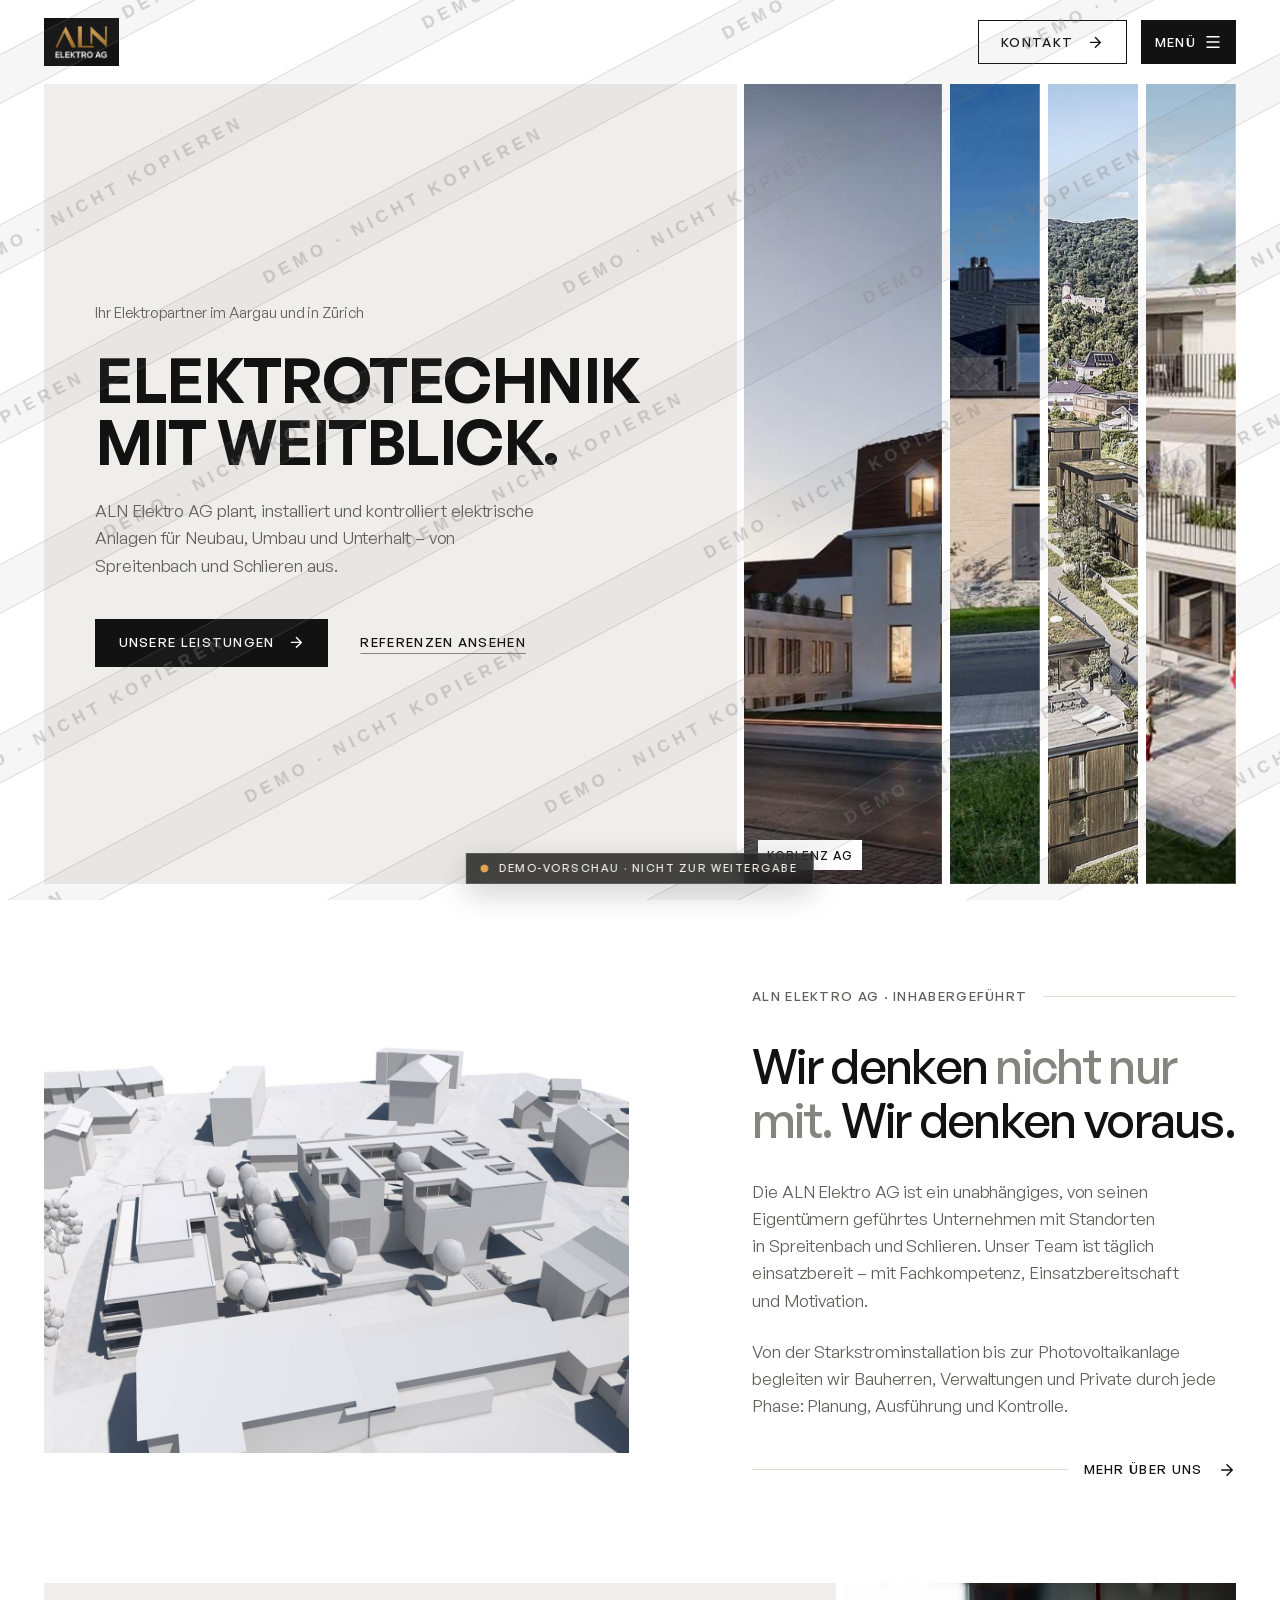
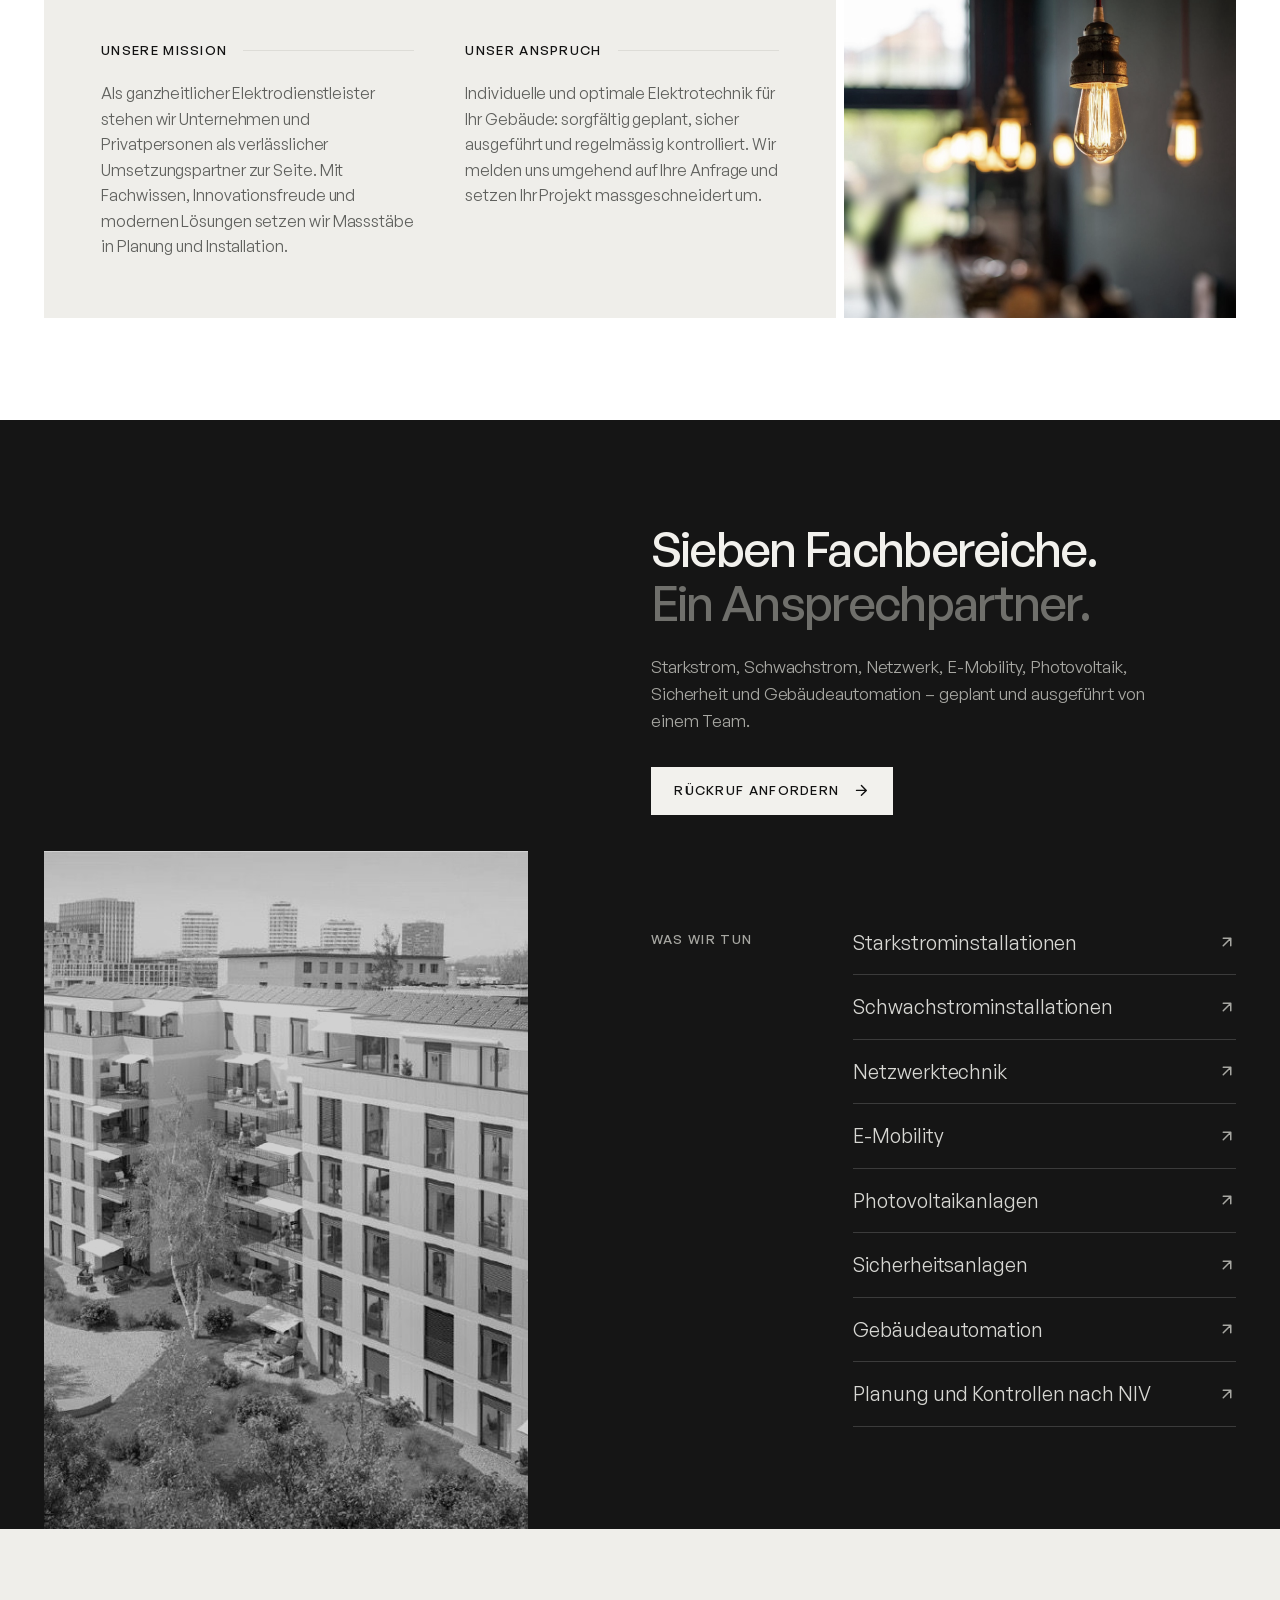
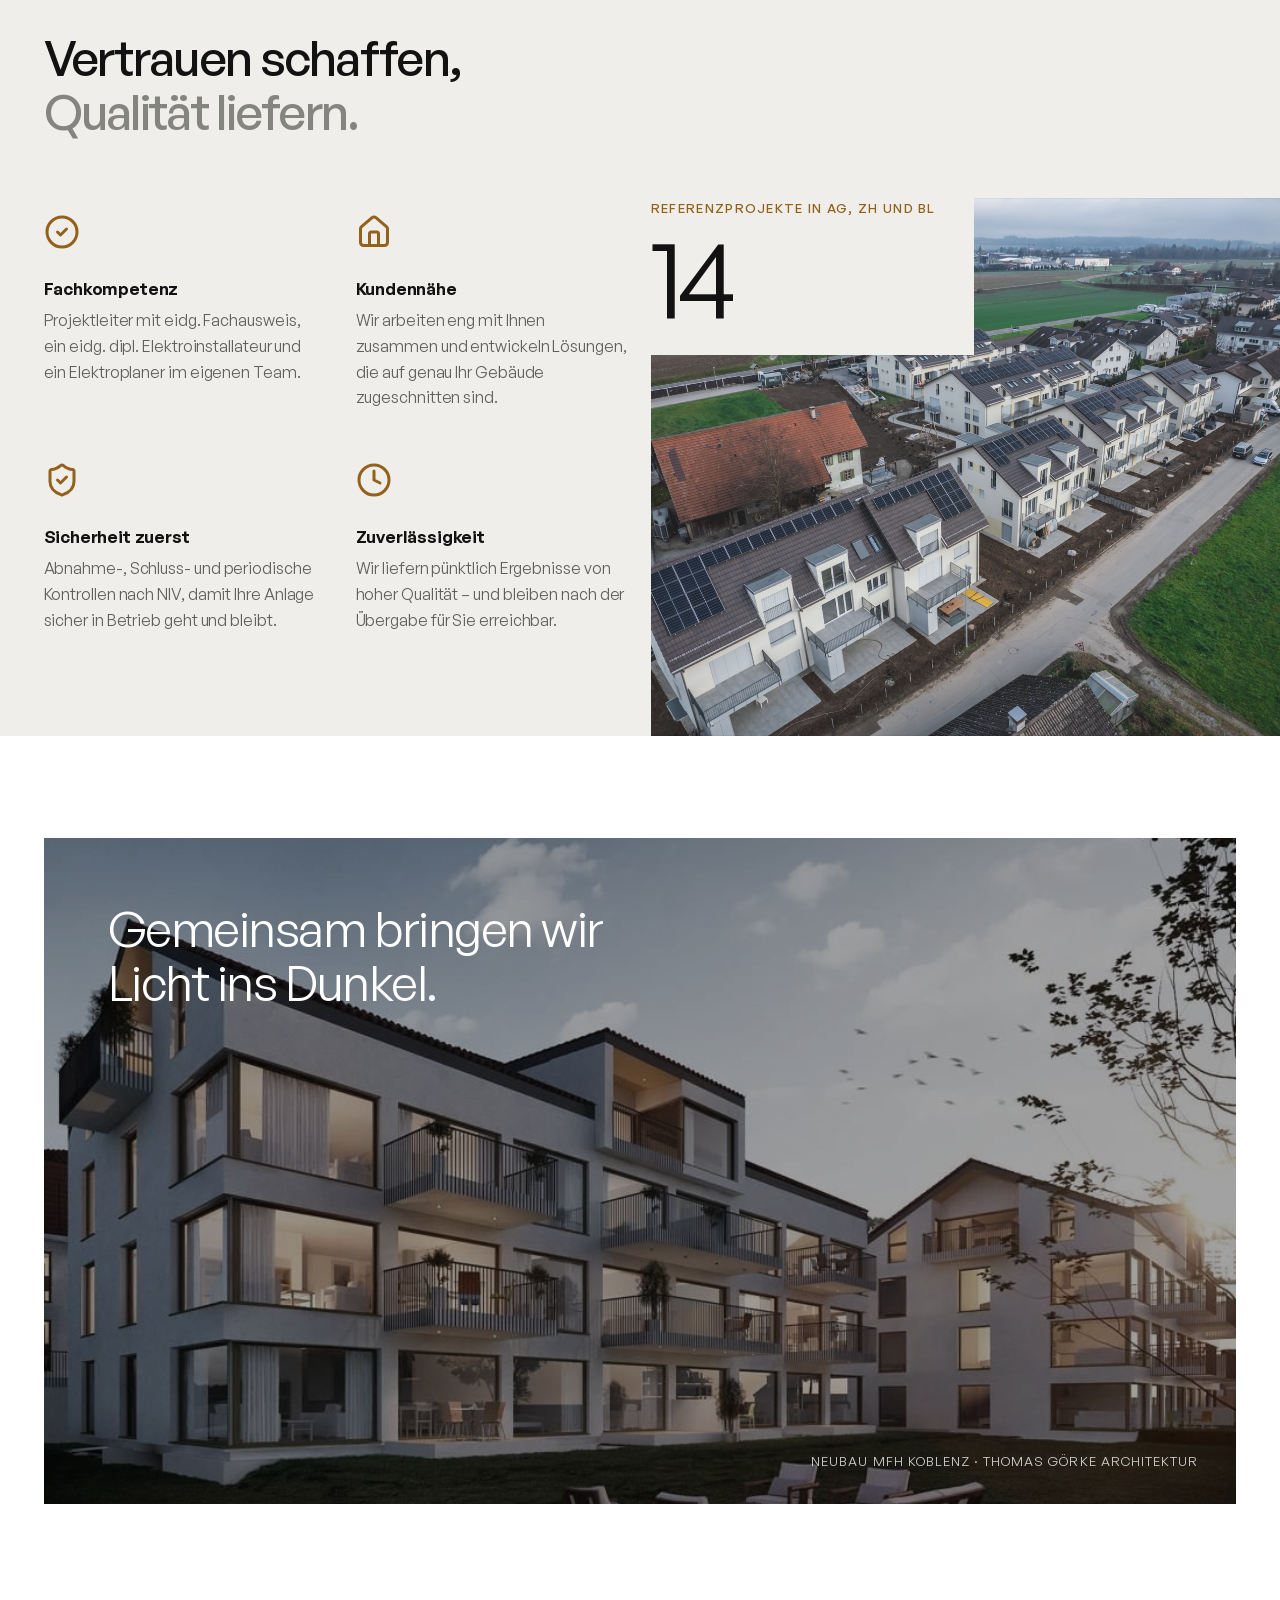
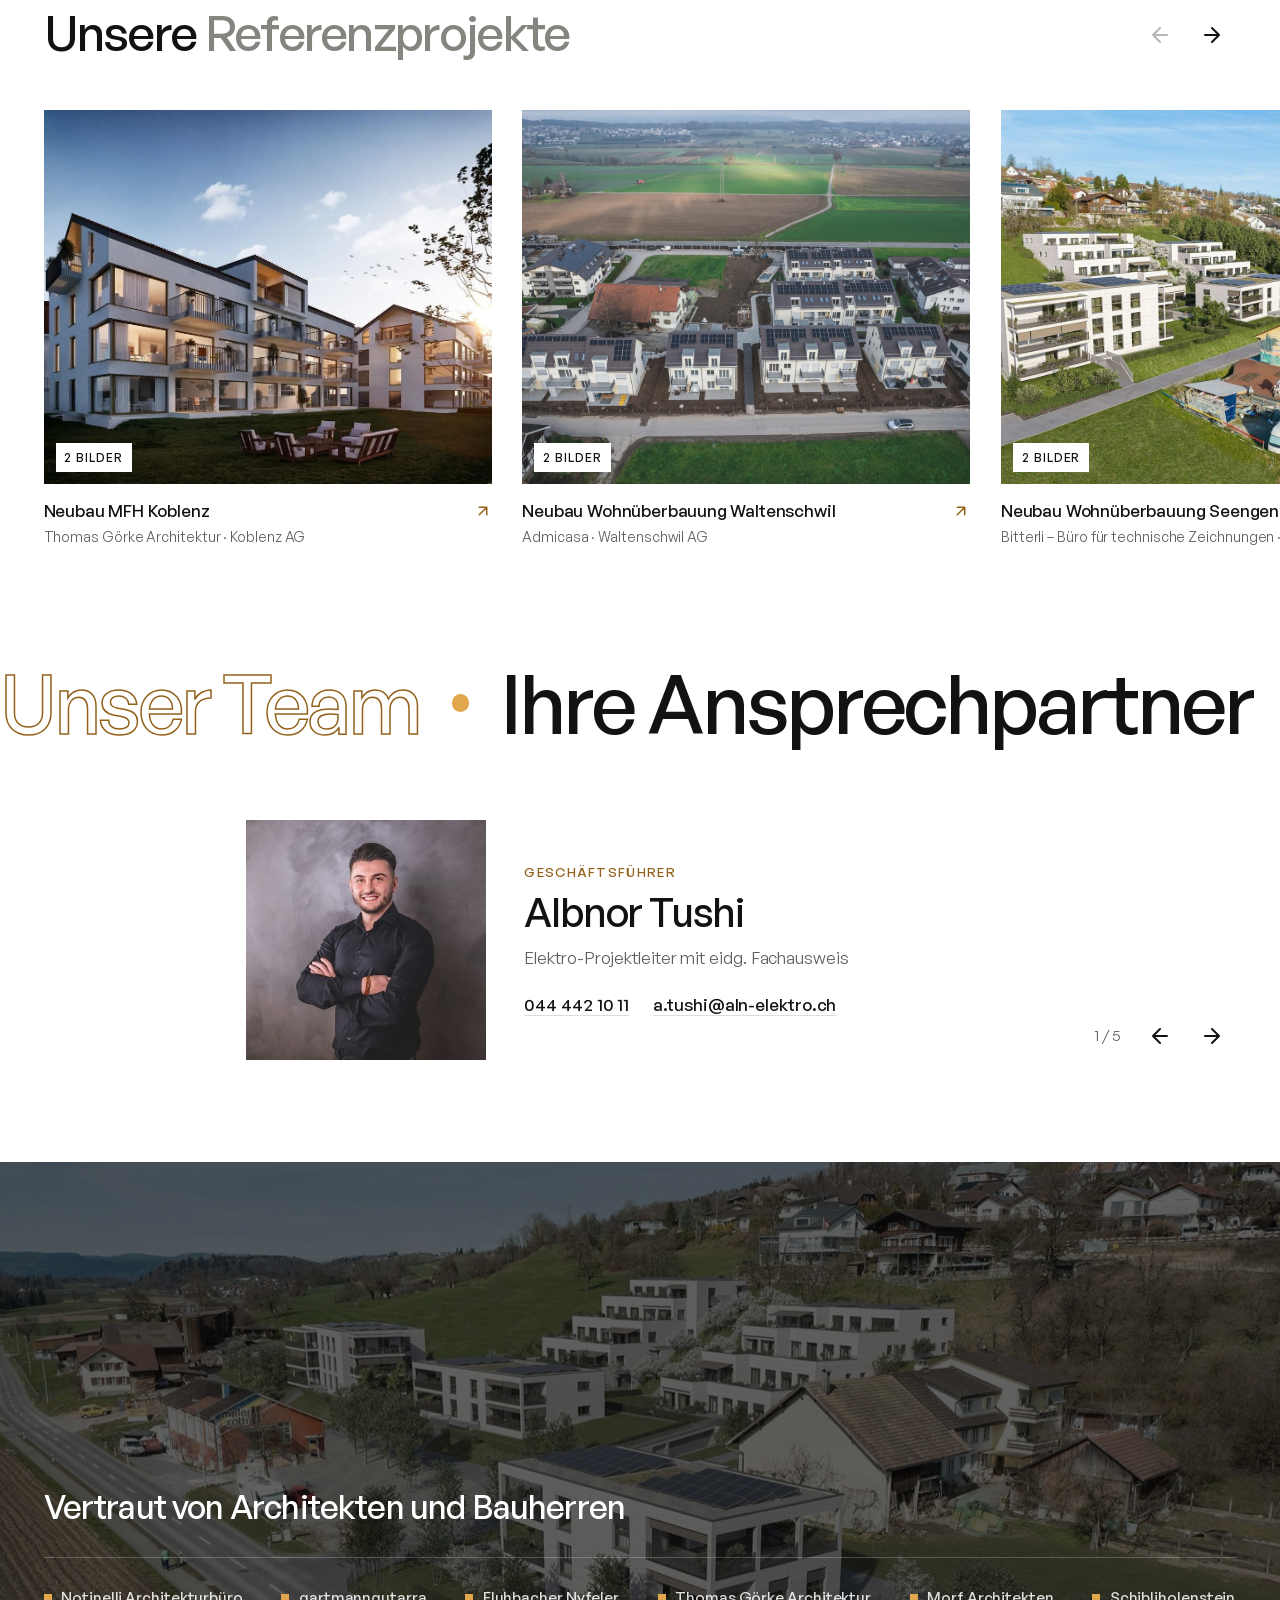
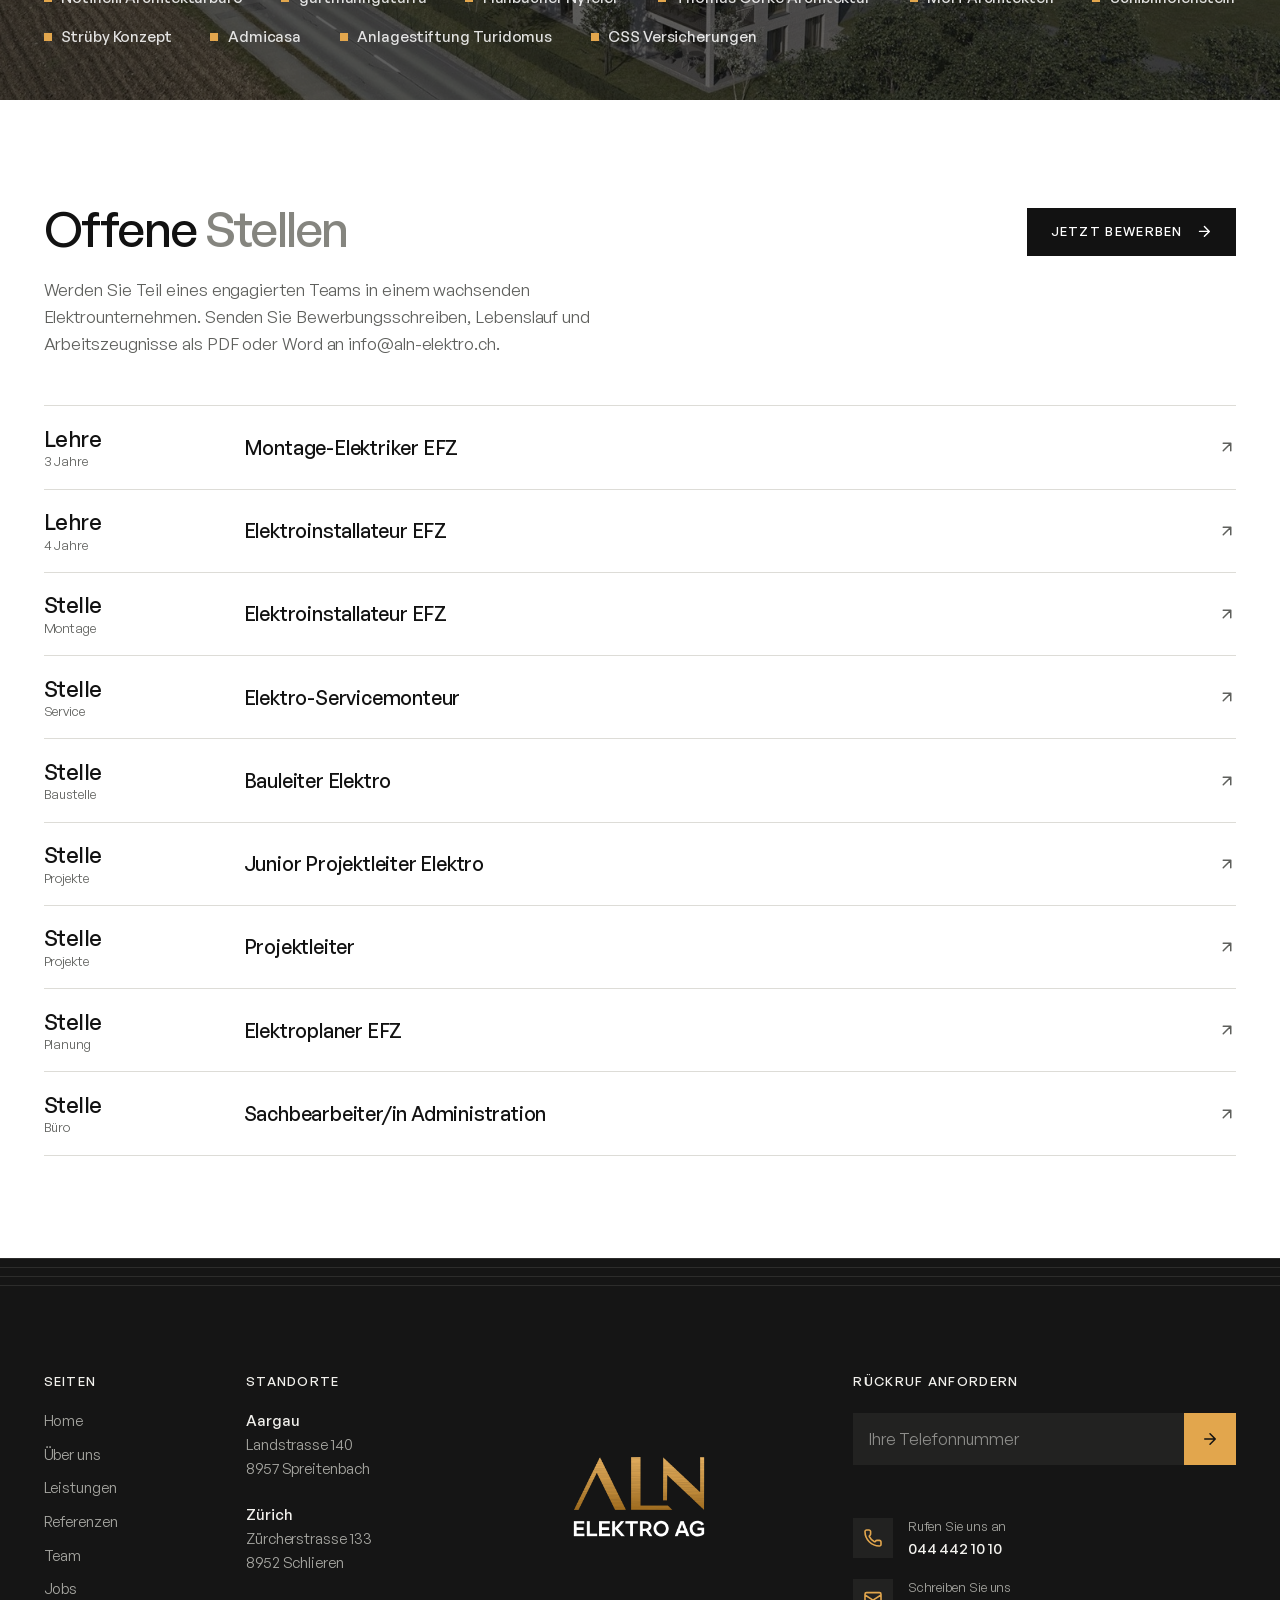
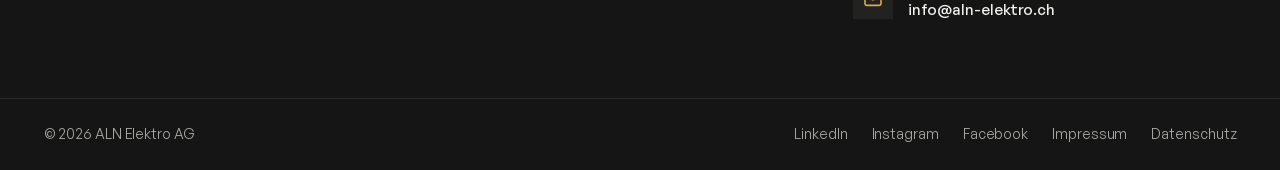
==== commit 795452d9: "Add removable demo watermark for client previews Diagonal "DEMO · NICHT KOPIEREN" stripes over every" ====
--- a/index.html
+++ b/index.html
@@ -6,6 +6,7 @@
   <title>ALN Elektro AG – Elektroinstallationen in Spreitenbach und Schlieren</title>
   <meta name="description" content="ALN Elektro AG plant, installiert und kontrolliert elektrische Anlagen für Neubau, Umbau und Unterhalt in den Kantonen Aargau und Zürich.">
   <meta name="theme-color" content="#151515">
+  <meta name="robots" content="noindex, nofollow">
   <meta property="og:type" content="website">
   <meta property="og:title" content="ALN Elektro AG – Elektrotechnik mit Weitblick">
   <meta property="og:description" content="Planung, Ausführung und Kontrolle elektrischer Anlagen. Standorte in Spreitenbach AG und Schlieren ZH.">
@@ -14,6 +15,7 @@
   <link rel="preload" href="assets/fonts/general-sans-600.woff2" as="font" type="font/woff2" crossorigin>
   <link rel="preload" href="assets/fonts/general-sans-400.woff2" as="font" type="font/woff2" crossorigin>
   <link rel="stylesheet" href="assets/css/styles.css">
+  <link rel="stylesheet" href="assets/css/demo-watermark.css">
   <script>document.documentElement.classList.add('js')</script>
   <script type="application/ld+json">
   {
@@ -528,5 +530,6 @@
   </dialog>
 
   <script src="assets/js/main.js" defer></script>
+  <script src="assets/js/demo-guard.js" defer></script>
 </body>
 </html>
--- a/assets/css/demo-watermark.css
+++ b/assets/css/demo-watermark.css
@@ -0,0 +1,107 @@
+/* ==========================================================================
+   Demo watermark
+   Self-contained overlay for client previews. Nothing in styles.css depends
+   on it. To ship the final site, delete this file, demo-guard.js and the
+   two lines that include them in each HTML page.
+
+   Stripe text: "DEMO · NICHT KOPIEREN" (edit inside the SVG below).
+   ========================================================================== */
+
+:root {
+  --demo-mark: url("data:image/svg+xml,<svg xmlns='http://www.w3.org/2000/svg'><defs><pattern id='m' width='520' height='300' patternUnits='userSpaceOnUse' patternTransform='rotate(-28)'><g fill='rgba(128,128,128,0.07)'><rect y='48' width='520' height='44'/><rect y='198' width='520' height='44'/></g><g stroke='rgba(128,128,128,0.22)' stroke-width='1'><path d='M0 48.5H520M0 91.5H520M0 198.5H520M0 241.5H520'/></g><g font-family='Helvetica Neue,Helvetica,Arial,sans-serif' font-size='17' font-weight='700' letter-spacing='5' fill='rgba(128,128,128,0.34)' text-anchor='middle'><text x='260' y='76'>DEMO · NICHT KOPIEREN</text><text x='0' y='226'>DEMO · NICHT KOPIEREN</text><text x='520' y='226'>DEMO · NICHT KOPIEREN</text></g></pattern></defs><rect width='100%25' height='100%25' fill='url(%23m)'/></svg>");
+}
+
+/* Full screen stripes above everything on the page, never blocking clicks */
+body::after {
+  content: "";
+  position: fixed;
+  inset: 0;
+  z-index: 2147483646;
+  pointer-events: none;
+  background: var(--demo-mark) center / 100% 100% no-repeat;
+}
+
+/* The project dialog opens in the browser top layer, so it gets its own copy */
+.pd::after {
+  content: "";
+  position: fixed;
+  inset: 0;
+  z-index: 2147483646;
+  pointer-events: none;
+  background: var(--demo-mark) center / 100% 100% no-repeat;
+}
+
+/* The dialog's open and close animations use a transform, which briefly
+   anchors fixed layers to the dialog box. Fading in after it settles avoids
+   a visible jump in the stripes. */
+@media (prefers-reduced-motion: no-preference) {
+  .pd[open]::after, .pd[open]::before { animation: demo-mark-in 240ms ease 460ms both; }
+  .pd.is-closing::after, .pd.is-closing::before { animation: none; opacity: 0; }
+}
+@keyframes demo-mark-in { from { opacity: 0; } }
+
+/* Small label so the stripes read as intentional */
+body::before, .pd::before {
+  content: "Demo-Vorschau · Nicht zur Weitergabe";
+  position: fixed;
+  left: 50%;
+  bottom: max(1rem, env(safe-area-inset-bottom));
+  z-index: 2147483647;
+  transform: translateX(-50%);
+  pointer-events: none;
+  padding: 0.55rem 1rem 0.55rem 2rem;
+  border: 1px solid rgba(255, 255, 255, 0.14);
+  background:
+    radial-gradient(circle at 1.1rem 50%, #e2a64d 0 0.22rem, transparent 0.27rem),
+    rgba(18, 18, 18, 0.78);
+  -webkit-backdrop-filter: blur(10px) saturate(140%);
+  backdrop-filter: blur(10px) saturate(140%);
+  box-shadow: 0 10px 30px rgba(0, 0, 0, 0.18);
+  color: #f2f1ed;
+  font-family: 'General Sans', ui-sans-serif, system-ui, -apple-system, 'Segoe UI', sans-serif;
+  font-size: 0.6875rem;
+  font-weight: 500;
+  letter-spacing: 0.14em;
+  line-height: 1;
+  text-transform: uppercase;
+  white-space: nowrap;
+}
+
+/* Copy deterrents: no text selection or image dragging, form fields stay usable */
+body {
+  -webkit-user-select: none;
+  user-select: none;
+  -webkit-touch-callout: none;
+}
+input, textarea, select, [contenteditable] {
+  -webkit-user-select: text;
+  user-select: text;
+}
+img, svg, a {
+  -webkit-user-drag: none;
+}
+
+/* Printing or saving as PDF shows a notice instead of the design */
+@media print {
+  body > * { display: none !important; }
+  body::after { display: none; }
+  body::before {
+    content: "Demo-Vorschau. Druck und Weitergabe sind nicht gestattet.";
+    position: static;
+    transform: none;
+    display: block;
+    max-width: 30rem;
+    margin: 30vh auto 0;
+    padding: 0 1rem;
+    white-space: normal;
+    text-transform: none;
+    letter-spacing: normal;
+    line-height: 1.5;
+    border: 0;
+    background: none;
+    box-shadow: none;
+    color: #121212;
+    font-size: 14pt;
+    text-align: center;
+  }
+}
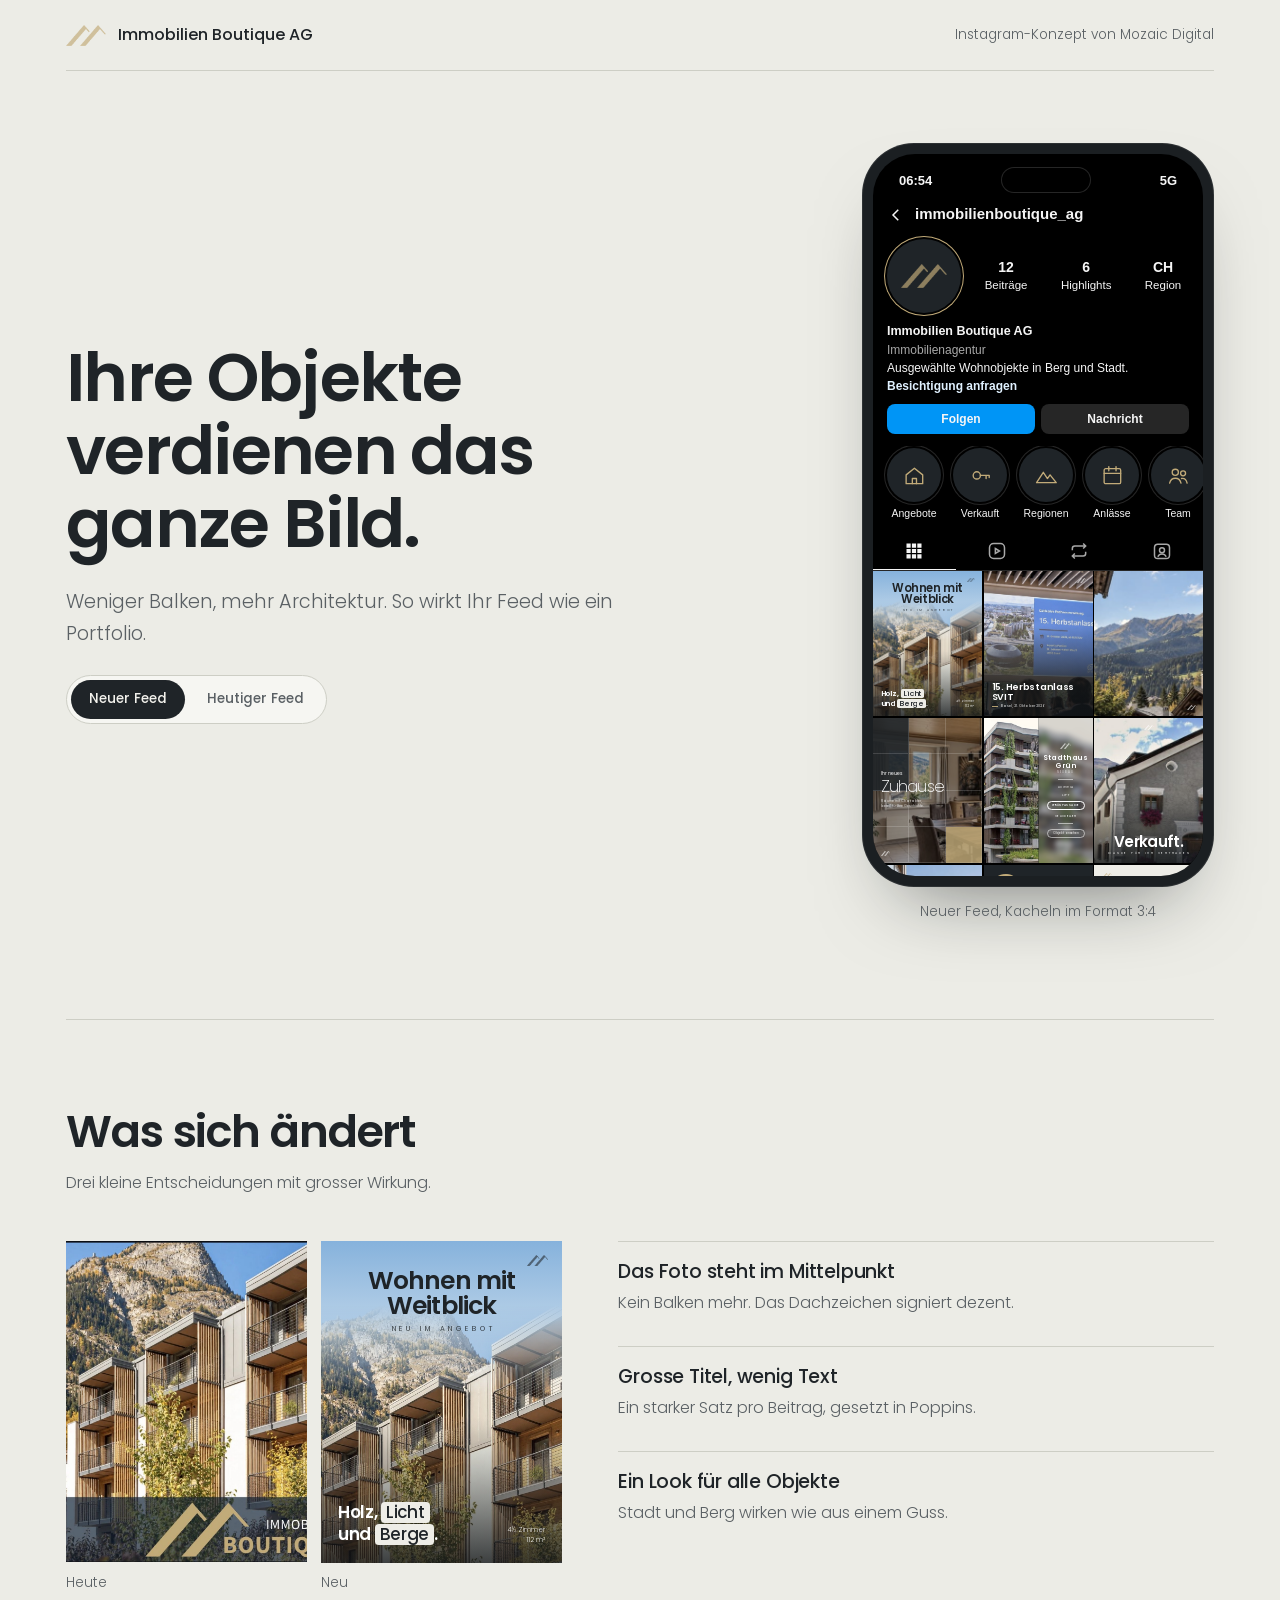
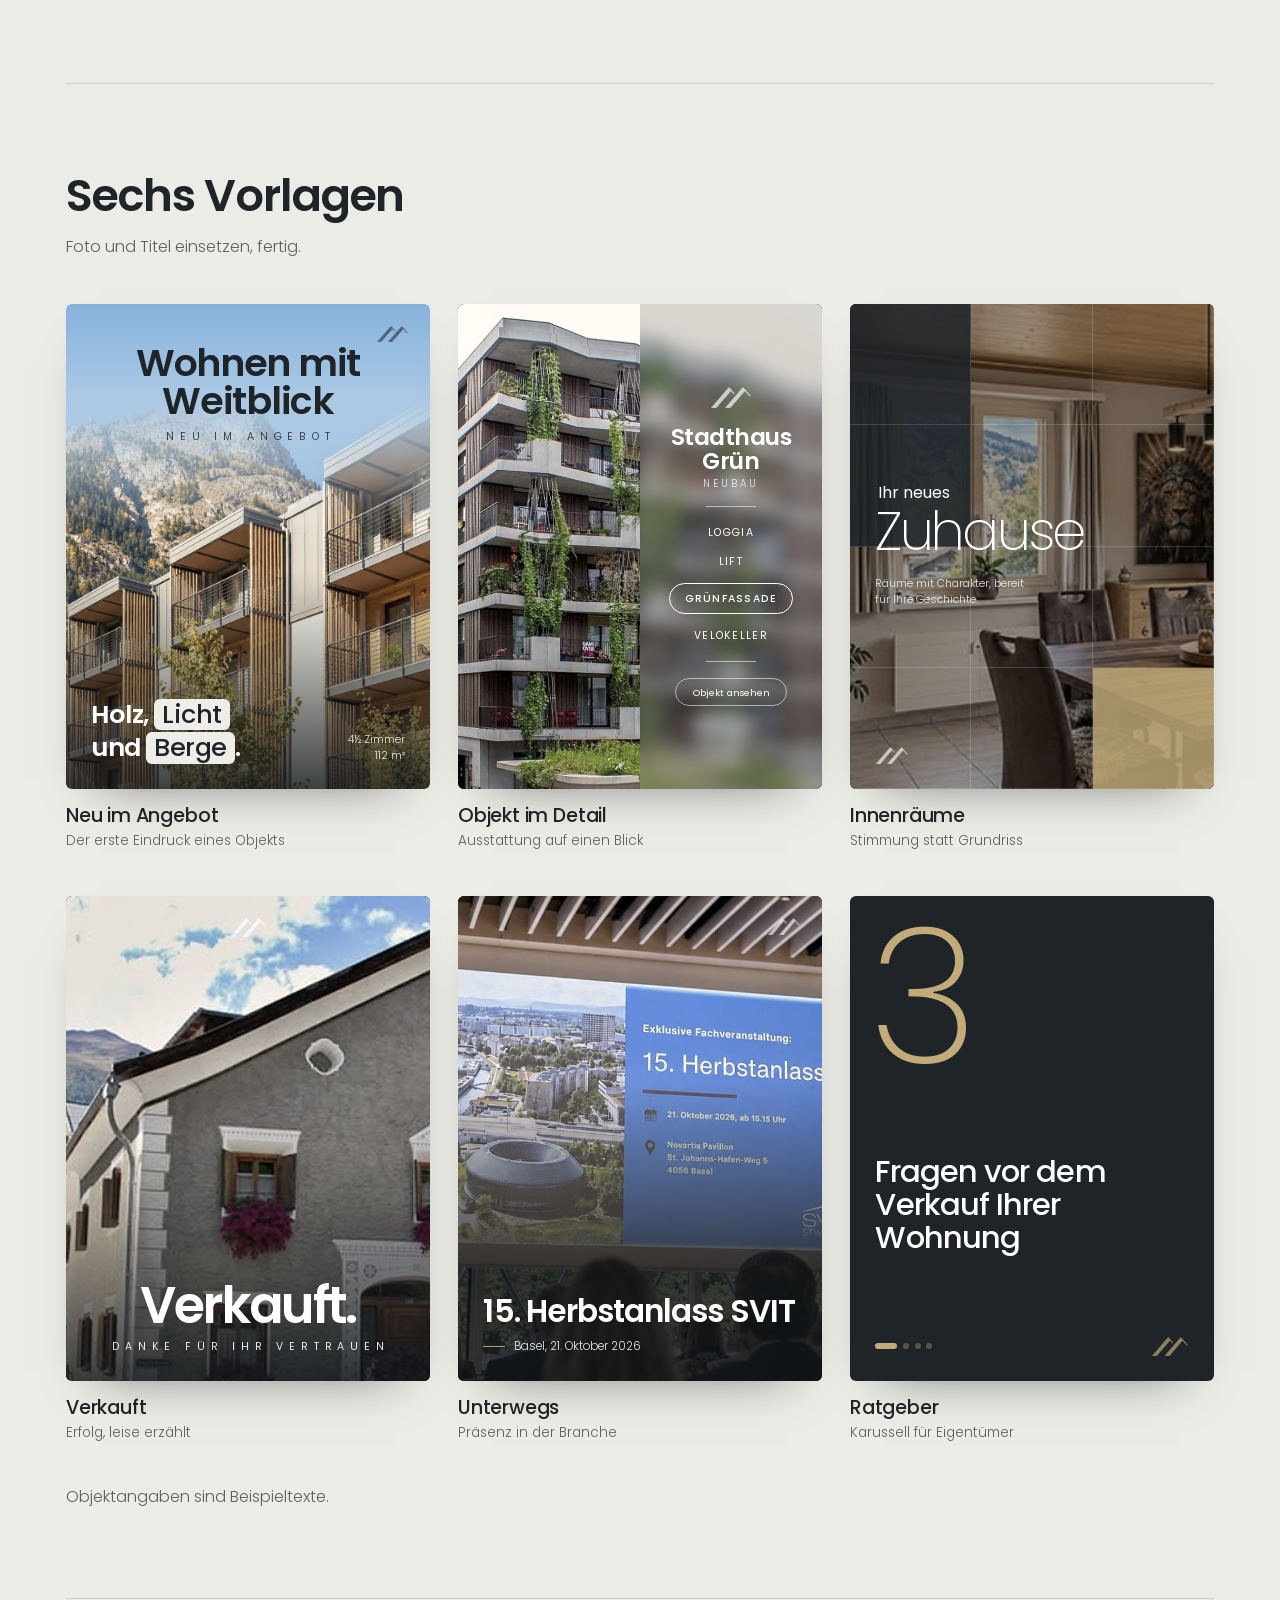
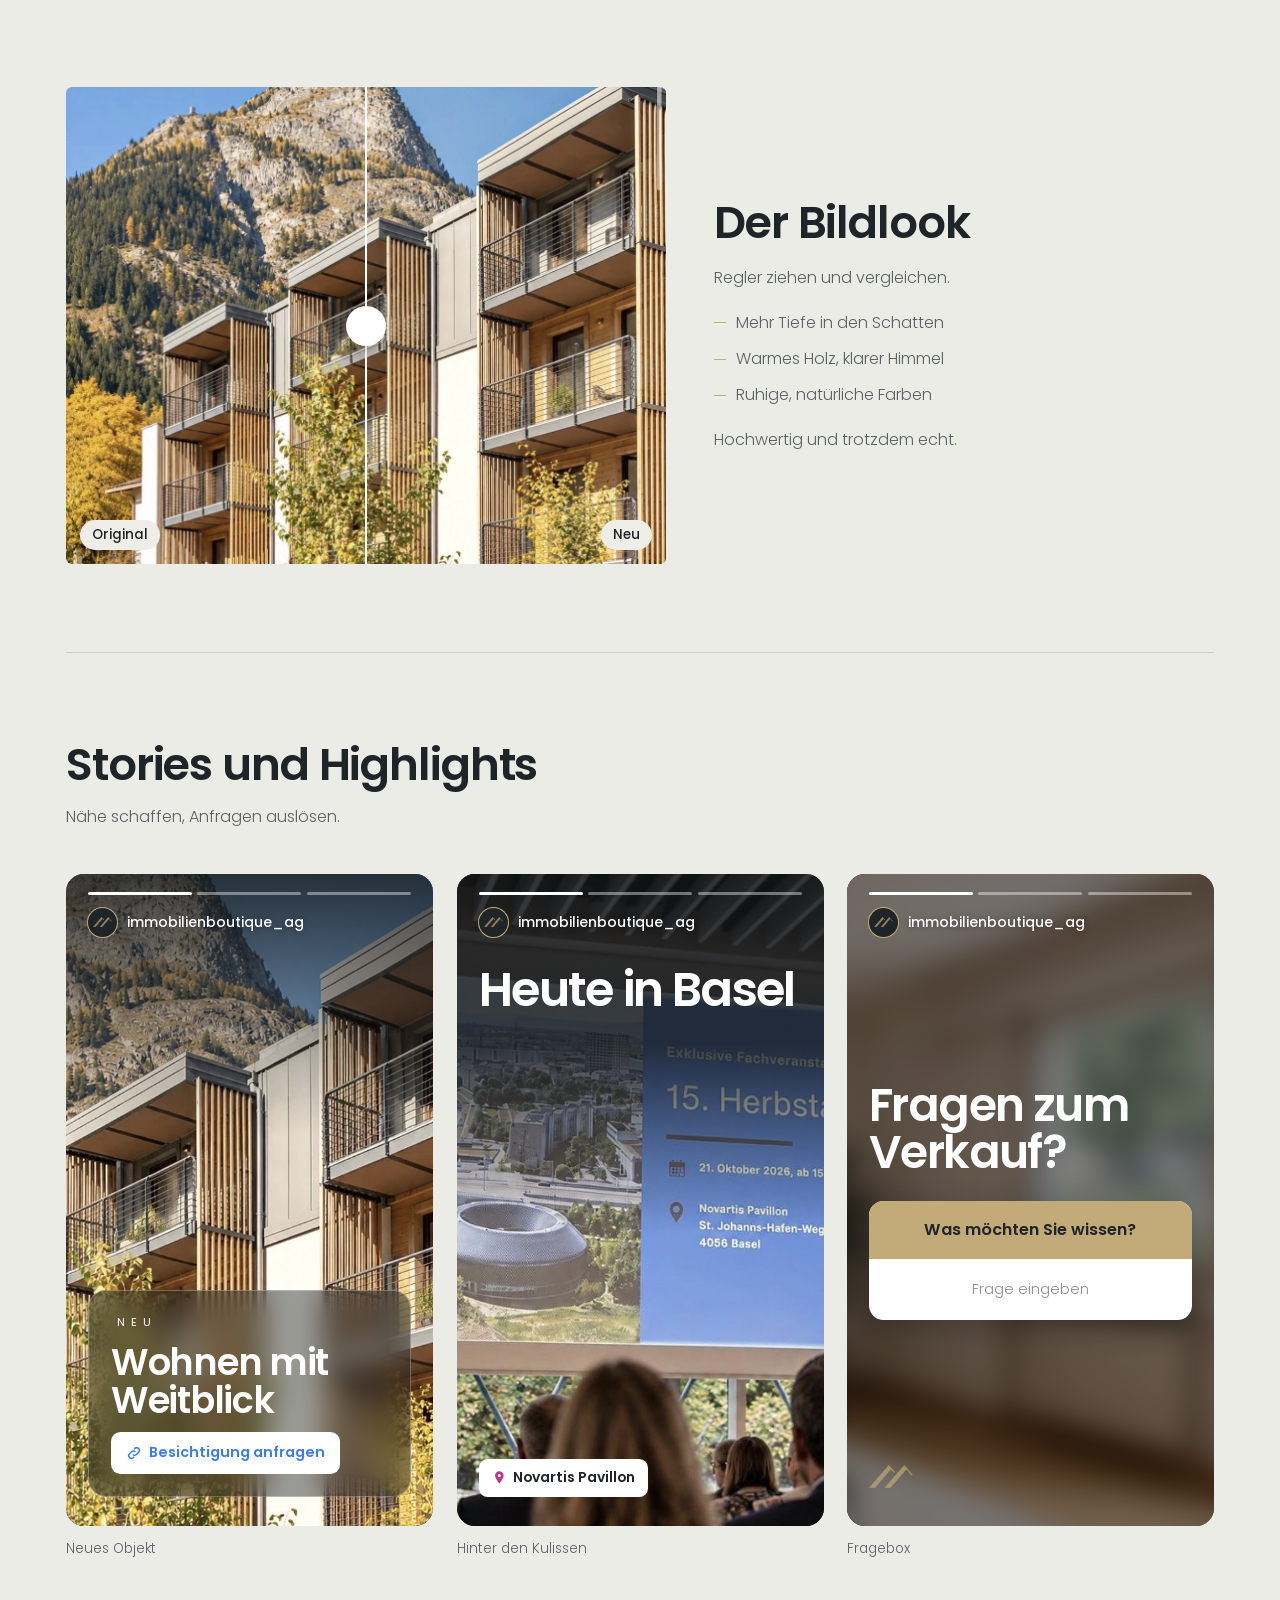
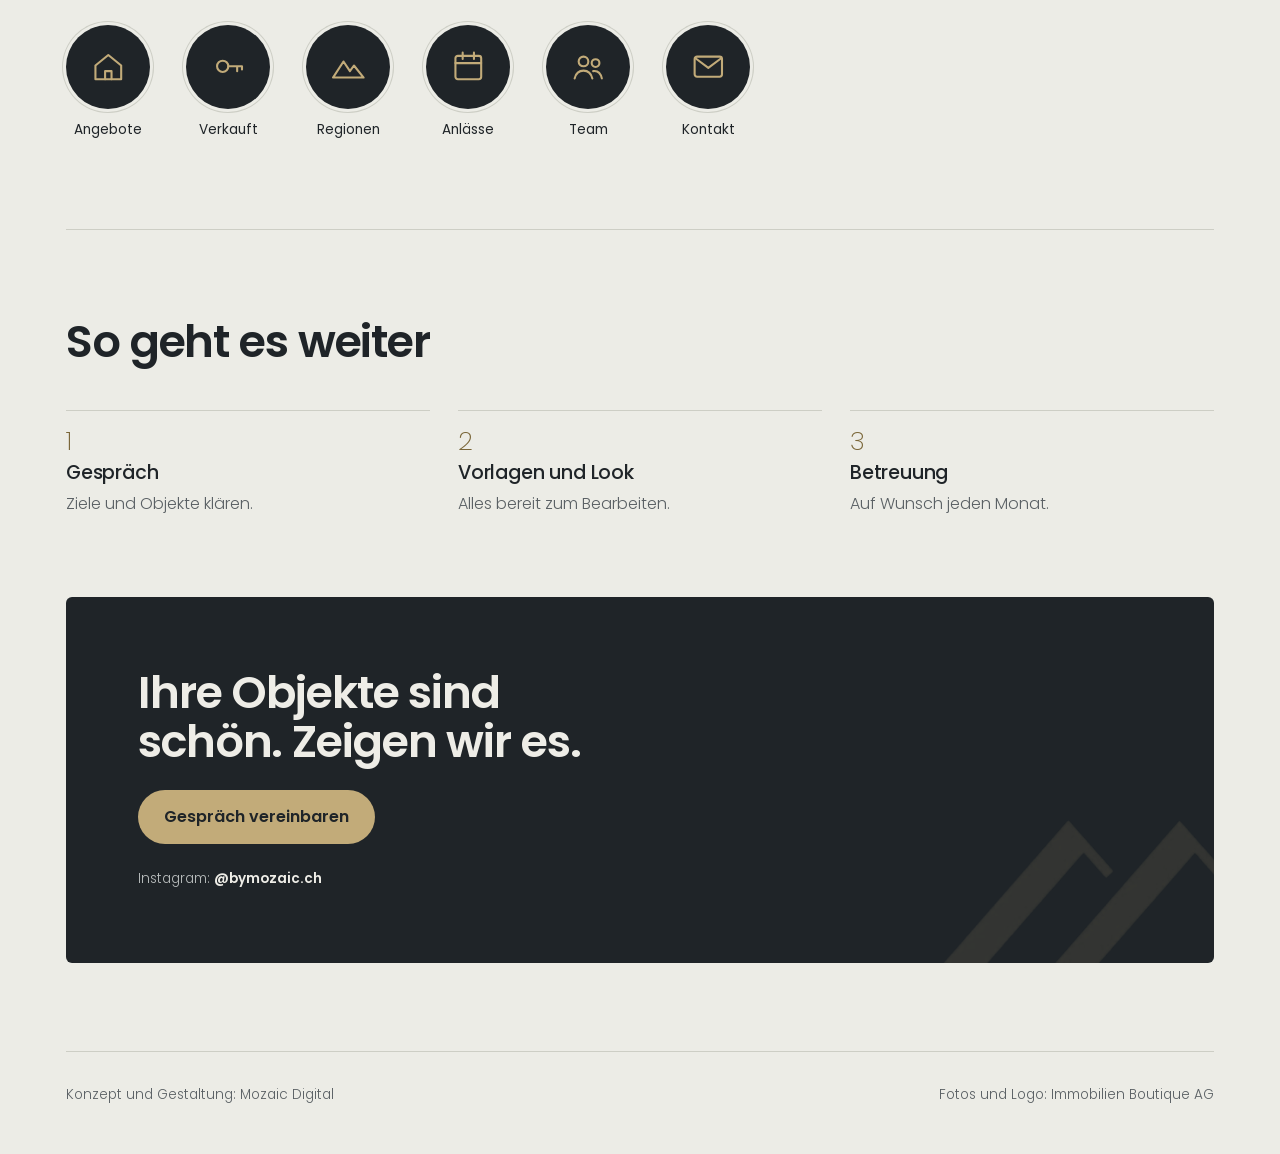
==== commit 0a64c0e2: "Add Immobilien Boutique Instagram pitch site Static page with feed mockup, post templates, photo loo" ====
--- a/index.html
+++ b/index.html
@@ -1,535 +1,630 @@
 <!doctype html>
 <html lang="de-CH">
 <head>
-  <meta charset="utf-8">
-  <meta name="viewport" content="width=device-width, initial-scale=1">
-  <title>ALN Elektro AG – Elektroinstallationen in Spreitenbach und Schlieren</title>
-  <meta name="description" content="ALN Elektro AG plant, installiert und kontrolliert elektrische Anlagen für Neubau, Umbau und Unterhalt in den Kantonen Aargau und Zürich.">
-  <meta name="theme-color" content="#151515">
-  <meta name="robots" content="noindex, nofollow">
-  <meta property="og:type" content="website">
-  <meta property="og:title" content="ALN Elektro AG – Elektrotechnik mit Weitblick">
-  <meta property="og:description" content="Planung, Ausführung und Kontrolle elektrischer Anlagen. Standorte in Spreitenbach AG und Schlieren ZH.">
-  <meta property="og:image" content="assets/img/koblenz-abend.jpg">
-  <link rel="icon" href="assets/img/aln-logo.png">
-  <link rel="preload" href="assets/fonts/general-sans-600.woff2" as="font" type="font/woff2" crossorigin>
-  <link rel="preload" href="assets/fonts/general-sans-400.woff2" as="font" type="font/woff2" crossorigin>
-  <link rel="stylesheet" href="assets/css/styles.css">
-  <link rel="stylesheet" href="assets/css/demo-watermark.css">
-  <script>document.documentElement.classList.add('js')</script>
-  <script type="application/ld+json">
-  {
-    "@context": "https://schema.org",
-    "@type": "Electrician",
-    "name": "ALN Elektro AG",
-    "url": "https://www.aln-elektro.ch/",
-    "telephone": "+41 44 442 10 10",
-    "email": "info@aln-elektro.ch",
-    "address": { "@type": "PostalAddress", "streetAddress": "Landstrasse 140", "postalCode": "8957", "addressLocality": "Spreitenbach", "addressRegion": "AG", "addressCountry": "CH" },
-    "department": [{ "@type": "Electrician", "name": "ALN Elektro AG, Standort Schlieren", "address": { "@type": "PostalAddress", "streetAddress": "Zürcherstrasse 133", "postalCode": "8952", "addressLocality": "Schlieren", "addressRegion": "ZH", "addressCountry": "CH" } }],
-    "areaServed": ["Kanton Aargau", "Kanton Zürich"],
-    "sameAs": ["https://www.linkedin.com/company/aln-elektro-ag", "https://www.instagram.com/alnelektroag", "https://www.facebook.com/people/ALN-Elektro-AG/100090759880079/"]
-  }
-  </script>
+<meta charset="utf-8">
+<meta name="viewport" content="width=device-width,initial-scale=1,viewport-fit=cover">
+<meta name="robots" content="noindex,nofollow">
+<meta property="og:title" content="Immobilien Boutique Feed">
+<meta property="og:description" content="Instagram-Konzept für die Immobilien Boutique AG von Mozaic Digital.">
+<meta property="og:image" content="img/alpine.jpg">
+<style>:root{padding-top:env(safe-area-inset-top,0px);padding-bottom:env(safe-area-inset-bottom,0px)}body{margin:0}img{max-width:100%}[hidden]{display:none!important}</style>
+<title>Immobilien Boutique Feed</title>
+<meta name="claude:viewport-fit-sides" content="cover">
+<meta name="description" content="Instagram-Konzept für die Immobilien Boutique AG: neuer Feed, Beitragsvorlagen, Bildlook, Stories und Highlights.">
+<link rel="preconnect" href="https://fonts.googleapis.com">
+<link rel="preconnect" href="https://fonts.gstatic.com" crossorigin>
+<link rel="stylesheet" href="https://fonts.googleapis.com/css2?family=Poppins:wght@200;300;400;500;600;700&display=swap">
+<style>
+/* Layout: quiet left-aligned pitch; the phone feed and the bold posts carry the page. */
+:root{
+  --bg:#ECECE6; --surface:#F6F6F2; --ink:#1F2428; --muted:#5A6064; --line:#CDCEC5;
+  --gold:#C2AB79; --gold-ink:#7A6638; --btn:#1F2428; --btn-ink:#F2F1EC; --frame:#1B1F22;
+  /* fixed post palette */
+  --p-paper:#EEEDE7; --p-ink:#1F2428; --p-slate:#1F2428; --p-gold:#C2AB79; --p-gold-ink:#86703F; --p-white:#FFFFFF; --p-muted:#5E6468;
+  --p-sky-1:#86B2DC; --p-sky-2:#D6E4EF; --p-sky-u1:#C9D6E2; --p-sky-u2:#F1F1EE;
+  --p-shade:rgba(18,22,25,.82); --p-shade-0:rgba(18,22,25,0); --p-glass:rgba(255,255,255,.14); --p-glass-dark:rgba(18,22,25,.42); --p-glass-line:rgba(255,255,255,.55);
+  --ig-bg:#000000; --ig-fg:#F5F5F5; --ig-muted:#A8A8A8; --ig-line:#262626; --ig-btn:#262626; --ig-blue:#0095F6;
+  --font:"Poppins","Avenir Next","Montserrat","Helvetica Neue",Arial,sans-serif;
+  --step--1:.85rem; --step-0:1rem; --step-1:1.2rem; --step-2:1.6rem; --step-3:clamp(1.9rem,3.8vw,2.8rem); --step-4:clamp(2.4rem,5.6vw,4.2rem);
+}
+@media (prefers-color-scheme:dark){:root:not([data-theme="light"]){
+  --bg:#15191C; --surface:#1D2226; --ink:#E7E7E1; --muted:#A2A7A8; --line:#30363A;
+  --gold:#C9B384; --gold-ink:#CDB98C; --btn:#E7E7E1; --btn-ink:#15191C; --frame:#0B0D0F; color-scheme:dark}}
+:root[data-theme="dark"]{
+  --bg:#15191C; --surface:#1D2226; --ink:#E7E7E1; --muted:#A2A7A8; --line:#30363A;
+  --gold:#C9B384; --gold-ink:#CDB98C; --btn:#E7E7E1; --btn-ink:#15191C; --frame:#0B0D0F; color-scheme:dark}
+
+*{box-sizing:border-box}
+body{background:var(--bg);color:var(--ink);font-family:var(--font);font-size:var(--step-0);font-weight:300;line-height:1.65;-webkit-font-smoothing:antialiased}
+.wrap{max-width:1180px;margin:0 auto;padding-left:max(16px,env(safe-area-inset-left,0px));padding-right:max(16px,env(safe-area-inset-right,0px))}
+h1,h2,h3{font-weight:600;line-height:1.08;text-wrap:balance;margin:0;letter-spacing:-.025em}
+h1{font-size:var(--step-4)}
+h2{font-size:var(--step-3)}
+h3{font-size:var(--step-1);font-weight:500;letter-spacing:-.01em;line-height:1.25}
+p{margin:0}
+a{color:inherit}
+:focus-visible{outline:2px solid var(--gold);outline-offset:3px;border-radius:4px}
+.lead{font-size:var(--step-1);color:var(--muted);max-width:30em}
+.prose{max-width:34em;color:var(--muted)}
+.mark{display:inline-block;aspect-ratio:539/282;background:var(--gold);-webkit-mask:url(img/mark_a.png) center/contain no-repeat;mask:url(img/mark_a.png) center/contain no-repeat}
+
+.top{display:flex;align-items:center;justify-content:space-between;gap:16px;padding-block:22px;border-bottom:1px solid var(--line);flex-wrap:wrap}
+.brand{display:flex;align-items:center;gap:12px;font-weight:500}
+.brand .mark{width:40px}
+.top small{color:var(--muted);font-size:var(--step--1)}
+
+.hero{display:grid;grid-template-columns:minmax(0,1fr);gap:48px;padding-block:56px 72px;align-items:center}
+@media (min-width:900px){.hero{grid-template-columns:minmax(0,1fr) auto;gap:72px;padding-block:72px 96px}}
+.hero-text{display:grid;gap:26px;min-width:0}
+.switch{display:inline-flex;border:1px solid var(--line);border-radius:999px;padding:4px;gap:4px;background:var(--surface);width:max-content;max-width:100%}
+.switch button{font:inherit;font-size:var(--step--1);font-weight:500;border:0;background:transparent;color:var(--muted);padding:8px 18px;border-radius:999px;cursor:pointer;transition:background .25s,color .25s}
+.switch button[aria-pressed="true"]{background:var(--btn);color:var(--btn-ink)}
+.stage{display:grid;justify-items:center;gap:14px;min-width:0;margin:0}
+.stage figcaption{font-size:var(--step--1);color:var(--muted)}
+
+/* phone */
+.screen,.scroll,.feed,.hls{min-width:0}
+.phone{width:352px;max-width:100%;aspect-ratio:9/19;background:var(--frame);border-radius:52px;padding:11px;box-shadow:0 40px 80px -40px rgba(10,14,16,.55),0 0 0 1px rgba(255,255,255,.08) inset}
+.screen{height:100%;border-radius:42px;background:var(--ig-bg);color:var(--ig-fg);overflow:hidden;display:flex;flex-direction:column;font-family:-apple-system,"Helvetica Neue",Arial,sans-serif;font-size:12px;line-height:1.35;font-weight:400}
+.sb{display:flex;justify-content:space-between;align-items:center;padding:14px 26px 6px;font-weight:600;font-size:13px}
+.sb .isl{width:88px;height:24px;background:var(--ig-bg);border-radius:20px;box-shadow:0 0 0 1px var(--ig-line)}
+.scroll{flex:1;overflow-y:auto;scrollbar-width:none}
+.scroll::-webkit-scrollbar{display:none}
+.igbar{display:flex;align-items:center;gap:10px;padding:6px 14px 10px;font-weight:700;font-size:15px}
+.igbar svg{width:18px;height:18px;flex:none}
+.prof{display:flex;gap:16px;align-items:center;padding:4px 14px 10px}
+.ava{width:74px;height:74px;border-radius:50%;background:var(--p-slate);display:grid;place-items:center;flex:none;box-shadow:0 0 0 2px var(--ig-bg),0 0 0 3px var(--p-gold)}
+.ava .mark{width:46px;background:var(--p-gold)}
+.stats{display:flex;gap:18px;flex:1;justify-content:space-around;text-align:center}
+.stats b{display:block;font-size:14px}
+.stats span{font-size:11.5px}
+.bio{padding:0 14px 10px;display:grid;gap:2px}
+.bio b{font-size:12.5px}
+.bio .cat{color:var(--ig-muted)}
+.bio .lnk{color:#E0F1FF;font-weight:600}
+.btns{display:grid;grid-template-columns:1fr 1fr;gap:6px;padding:0 14px 12px}
+.btns span{background:var(--ig-btn);border-radius:8px;text-align:center;padding:7px 0;font-weight:600}
+.btns span:first-child{background:var(--ig-blue)}
+.hls{display:flex;gap:12px;padding:2px 14px 12px;overflow:hidden}
+.hl-item{display:grid;justify-items:center;gap:4px;flex:none;font-size:10.5px}
+.hl-item .ring{width:54px;height:54px;box-shadow:0 0 0 2px var(--ig-bg),0 0 0 3px var(--ig-line)}
+.tabs{display:grid;grid-template-columns:repeat(4,1fr);border-bottom:1px solid var(--ig-line)}
+.tabs span{display:grid;place-items:center;padding:9px 0;color:var(--ig-muted)}
+.tabs span:first-child{color:var(--ig-fg);box-shadow:inset 0 -1px 0 var(--ig-fg)}
+.tabs svg{width:20px;height:20px}
+.grid-new{display:grid;grid-template-columns:repeat(3,1fr);gap:1.5px}
+.grid-old{display:none}
+.grid-old img{display:block;width:100%}
+.phone[data-view="old"] .grid-new{display:none}
+.phone[data-view="old"] .grid-old{display:block}
+.phone[data-view="old"] .hls,.phone[data-view="old"] .bio .lnk{display:none}
+.feed > *{animation:swap .45s ease both}
+@keyframes swap{from{opacity:.25}to{opacity:1}}
+.grid-new > *{animation:tile .6s cubic-bezier(.2,.7,.2,1) both;animation-delay:calc(var(--i,0) * 55ms)}
+@keyframes tile{from{opacity:.35;transform:scale(.97)}to{opacity:1;transform:none}}
+
+/* ---------- posts: 3:4, everything sized in container units ---------- */
+.post{container-type:inline-size;position:relative;overflow:hidden;aspect-ratio:3/4;background:var(--p-slate);color:var(--p-white);width:100%;max-width:100%;font-family:var(--font)}
+.post .ph{position:absolute;inset:0;width:100%;height:100%;object-fit:cover;display:block}
+.post .in{position:absolute;inset:0;padding:7cqw;display:flex;flex-direction:column}
+.post .mark{background:var(--p-white)}
+.tracked{font-size:2.9cqw;font-weight:400;letter-spacing:.55em;text-transform:uppercase;padding-left:.55em}
+.pill{display:inline-block;background:var(--p-paper);color:var(--p-ink);padding:0 2.2cqw;border-radius:1.6cqw;font-weight:500;line-height:1.25}
+
+/* sky headline (listing) */
+.p-sky{background:linear-gradient(to bottom,var(--p-sky-1),var(--p-sky-2) 42%)}
+.p-sky.u{background:linear-gradient(to bottom,var(--p-sky-u1),var(--p-sky-u2) 42%)}
+.p-sky .ph{top:auto;bottom:0;height:80%;-webkit-mask-image:linear-gradient(to bottom,transparent 0,#000 34%);mask-image:linear-gradient(to bottom,transparent 0,#000 34%)}
+.p-sky .shade{position:absolute;inset:auto 0 0 0;height:45%;background:linear-gradient(to top,var(--p-shade),var(--p-shade-0))}
+.p-sky .head{text-align:center;color:var(--p-ink);display:grid;gap:2.4cqw;margin-top:4cqw}
+.p-sky .head .hd{font-size:10.4cqw;font-weight:600;line-height:1;letter-spacing:-.035em}
+.p-sky .head .tracked{color:var(--p-ink);opacity:.8}
+.p-sky .m{position:absolute;top:6cqw;right:6cqw;width:8.5cqw;background:var(--p-ink);opacity:.85}
+.p-sky .bot{margin-top:auto;display:flex;justify-content:space-between;align-items:flex-end;gap:4cqw}
+.p-sky .claim{font-size:7cqw;font-weight:600;line-height:1.3;letter-spacing:-.02em}
+.p-sky .claim .pill{font-weight:500}
+.p-sky .meta{font-size:2.9cqw;line-height:1.5;text-align:right;opacity:.9}
+
+/* split glass */
+.p-split .blur{filter:blur(2.2cqw) saturate(1.05) brightness(.82);transform:scale(1.12);clip-path:inset(0 0 0 50%)}
+.p-split .sharp{clip-path:inset(0 50% 0 0)}
+.p-split .side{position:absolute;top:0;bottom:0;left:50%;right:0;display:flex;flex-direction:column;align-items:center;justify-content:center;gap:4.6cqw;text-align:center;padding:6cqw 4cqw;background:var(--p-glass)}
+.p-split .side .mark{width:11cqw}
+.p-split .name{font-size:6.4cqw;font-weight:600;letter-spacing:-.02em;line-height:1.05}
+.p-split .name small{display:block;font-size:2.7cqw;font-weight:300;letter-spacing:.32em;text-transform:uppercase;margin-top:1.4cqw;opacity:.85}
+.p-split .rule{width:14cqw;height:1px;background:var(--p-glass-line)}
+.p-split ul{list-style:none;margin:0;padding:0;display:grid;gap:3.4cqw;font-size:2.9cqw;letter-spacing:.12em;text-transform:uppercase;font-weight:400}
+.p-split li.on{border:1px solid var(--p-white);border-radius:99px;padding:1.6cqw 4cqw;font-weight:500}
+.p-split .btn{border:1px solid var(--p-glass-line);border-radius:99px;padding:1.4cqw 4.4cqw;font-size:2.6cqw;font-weight:400}
+
+/* tiled interior */
+.p-tiles .ph{filter:brightness(.62) saturate(.9)}
+.p-tiles .lines{position:absolute;inset:0;display:grid;grid-template-columns:repeat(3,1fr);grid-template-rows:repeat(4,1fr)}
+.p-tiles .lines i{border-right:1px solid rgba(255,255,255,.16);border-bottom:1px solid rgba(255,255,255,.16)}
+.p-tiles .lines i.f{background:var(--p-slate);opacity:.88}
+.p-tiles .lines i.g{background:var(--p-gold);opacity:.82}
+.p-tiles .in{justify-content:center;gap:5cqw}
+.p-tiles .hd{font-size:15cqw;font-weight:200;line-height:.95;letter-spacing:-.05em}
+.p-tiles .hd span{display:block}
+.p-tiles .hd .sm{font-size:4.4cqw;font-weight:400;letter-spacing:0;margin:0 0 1.5cqw .8cqw}
+.p-tiles .sub{font-size:3cqw;max-width:52%;opacity:.85;line-height:1.45}
+.p-tiles .m{position:absolute;left:7cqw;bottom:7cqw;width:9cqw}
+
+/* sold */
+.p-sold .shade{position:absolute;inset:0;background:linear-gradient(to top,var(--p-shade) 0,var(--p-shade-0) 50%)}
+.p-sold .in{justify-content:flex-end;align-items:center;text-align:center;gap:2cqw}
+.p-sold .hd{font-size:14cqw;font-weight:600;letter-spacing:-.045em;line-height:1}
+.p-sold .tracked{opacity:.9}
+.p-sold .m{position:absolute;top:6cqw;left:50%;width:10cqw;margin-left:-5cqw}
+
+/* event */
+.p-event .ph{object-position:42% 50%}
+.p-event .shade{position:absolute;inset:0;background:linear-gradient(to top,var(--p-shade) 0,var(--p-shade) 22%,var(--p-shade-0) 62%)}
+.p-event .in{justify-content:flex-end;gap:2.4cqw}
+.p-event .hd{font-size:8.6cqw;font-weight:600;letter-spacing:-.03em;line-height:1.05}
+.p-event .when{font-size:3.2cqw;display:flex;gap:2.4cqw;align-items:center;opacity:.92}
+.p-event .when i{width:6cqw;height:1px;background:var(--p-gold)}
+.p-event .m{position:absolute;top:6cqw;right:6cqw;width:9cqw}
+
+/* quote */
+.p-quote{background:var(--p-paper);color:var(--p-ink)}
+.p-quote .in{justify-content:space-between}
+.p-quote .mark{background:var(--p-gold);width:10cqw}
+.p-quote .hd{font-size:10.5cqw;font-weight:300;line-height:1.08;letter-spacing:-.04em}
+.p-quote .hd b{font-weight:600}
+
+/* guide */
+.p-guide .in{justify-content:space-between}
+.p-guide .num{font-size:52cqw;font-weight:200;line-height:.8;letter-spacing:-.06em;color:var(--p-gold);margin-left:-2cqw}
+.p-guide .hd{font-size:8.4cqw;font-weight:500;letter-spacing:-.03em;line-height:1.08}
+.p-guide .foot{display:flex;justify-content:space-between;align-items:center}
+.p-guide .dots{display:flex;gap:1.6cqw;align-items:center}
+.p-guide .dots i{width:1.6cqw;height:1.6cqw;border-radius:50%;background:var(--p-gold);opacity:.35}
+.p-guide .dots i:first-child{opacity:1;width:6cqw;border-radius:99px}
+.p-guide .mark{background:var(--p-gold);width:10cqw}
+
+/* photo with signature */
+.p-photo .in{justify-content:flex-end;align-items:flex-end;padding:5.5cqw}
+.p-photo .mark{width:9cqw;opacity:.92;filter:drop-shadow(0 0 6px rgba(0,0,0,.3))}
+.p-photo .chip{position:absolute;left:5.5cqw;bottom:5.5cqw;background:var(--p-glass);border:1px solid var(--p-glass-line);-webkit-backdrop-filter:blur(8px);backdrop-filter:blur(8px);font-size:3.2cqw;font-weight:500;padding:1.4cqw 3.6cqw;border-radius:99px}
+
+/* sections */
+section{padding-block:88px;border-top:1px solid var(--line)}
+.sec-head{display:grid;gap:14px;margin-bottom:44px;max-width:44rem}
+.sec-close{margin-top:40px;color:var(--muted);max-width:36em}
+
+.changes{display:grid;gap:56px}
+@media (min-width:900px){.changes{grid-template-columns:minmax(0,5fr) minmax(0,6fr);align-items:start}}
+.pair{display:grid;grid-template-columns:1fr 1fr;gap:14px}
+.pair figure{margin:0;display:grid;gap:10px;min-width:0}
+.pair figcaption{font-size:var(--step--1);color:var(--muted)}
+.pair .old{aspect-ratio:3/4;overflow:hidden;background:var(--surface)}
+.pair .old img{width:100%;height:100%;object-fit:cover;object-position:50% 100%;display:block}
+.points{display:grid;gap:30px}
+.points div{display:grid;gap:6px;padding-top:18px;border-top:1px solid var(--line)}
+.points p{color:var(--muted)}
+
+.tpl{display:grid;grid-template-columns:repeat(auto-fill,minmax(min(100%,300px),1fr));gap:44px 28px}
+.tpl figure{margin:0;display:grid;gap:14px;align-content:start;min-width:0}
+.tpl .post{border-radius:6px;box-shadow:0 24px 50px -34px rgba(10,14,16,.6)}
+.tpl figcaption{display:grid;gap:2px}
+.tpl figcaption p{color:var(--muted);font-size:var(--step--1)}
+
+.look{display:grid;gap:48px;align-items:center}
+@media (min-width:900px){.look{grid-template-columns:minmax(0,6fr) minmax(0,5fr)}}
+.cmp{position:relative;aspect-ratio:1206/959;overflow:hidden;--pos:50%;background:var(--surface);max-width:100%;border-radius:6px}
+.cmp img{position:absolute;inset:0;width:100%;height:100%;object-fit:cover;display:block;user-select:none;pointer-events:none}
+.cmp .after{clip-path:inset(0 0 0 var(--pos))}
+.cmp .knob{position:absolute;top:0;bottom:0;left:var(--pos);width:2px;margin-left:-1px;background:var(--p-white);pointer-events:none}
+.cmp .knob::after{content:"";position:absolute;top:50%;left:50%;width:40px;height:40px;margin:-20px 0 0 -20px;border-radius:50%;background:var(--p-white);box-shadow:0 6px 20px rgba(0,0,0,.25)}
+.cmp .tag{position:absolute;bottom:14px;font-size:var(--step--1);font-weight:500;background:var(--p-paper);color:var(--p-ink);padding:4px 12px;border-radius:99px;pointer-events:none}
+.cmp .tag.l{left:14px}.cmp .tag.r{right:14px}
+.cmp input{position:absolute;inset:0;width:100%;height:100%;opacity:0;cursor:ew-resize;margin:0}
+.cmp:has(input:focus-visible){outline:2px solid var(--gold);outline-offset:4px}
+.look-text{display:grid;gap:18px}
+.look-text ul{margin:0;padding:0;list-style:none;display:grid;gap:10px;color:var(--muted)}
+.look-text li{padding-left:22px;position:relative}
+.look-text li::before{content:"";position:absolute;left:0;top:.8em;width:12px;height:1px;background:var(--gold)}
+
+/* stories */
+.stories{display:grid;grid-auto-flow:column;grid-auto-columns:minmax(240px,1fr);gap:24px;overflow-x:auto;scroll-snap-type:x mandatory;padding-bottom:12px}
+.stories > figure{scroll-snap-align:start;margin:0;display:grid;gap:12px;min-width:0}
+.stories figcaption{font-size:var(--step--1);color:var(--muted)}
+.story{container-type:inline-size;position:relative;aspect-ratio:9/16;overflow:hidden;border-radius:18px;background:var(--p-slate);color:var(--p-white);font-family:var(--font);max-width:100%}
+.story .ph{position:absolute;inset:0;width:100%;height:100%;object-fit:cover}
+.story .in{position:absolute;inset:0;padding:5cqw 6cqw 8cqw;display:flex;flex-direction:column}
+.story .bars{display:flex;gap:1.4cqw}
+.story .bars i{flex:1;height:.8cqw;border-radius:2px;background:rgba(255,255,255,.4)}
+.story .bars i:first-child{background:var(--p-white)}
+.story .who{display:flex;align-items:center;gap:2.6cqw;margin-top:3.4cqw;font-size:3.8cqw;font-weight:500;text-shadow:0 1px 6px rgba(0,0,0,.35)}
+.story .who .av{width:8cqw;height:8cqw;border-radius:50%;background:var(--p-slate);display:grid;place-items:center;box-shadow:0 0 0 1px var(--p-gold)}
+.story .who .mark{width:5.2cqw;background:var(--p-gold)}
+.story .hd{font-weight:600;line-height:1.02;letter-spacing:-.035em;text-wrap:balance}
+.story .shade-t{position:absolute;inset:0;background:linear-gradient(to bottom,var(--p-shade) 0%,var(--p-shade-0) 40%)}
+.glass{background:var(--p-glass);border:1px solid rgba(255,255,255,.28);-webkit-backdrop-filter:blur(14px) saturate(1.1);backdrop-filter:blur(14px) saturate(1.1);border-radius:5cqw}
+.s-new .card{background:var(--p-glass-dark);margin-top:auto;padding:6cqw;display:grid;gap:3.6cqw;justify-items:start}
+.s-new .card .tracked{font-size:3cqw}
+.s-new .card .hd{font-size:10cqw}
+.sticker{display:inline-flex;align-items:center;gap:2cqw;background:var(--p-white);color:#3B7CF6;font-weight:600;font-size:3.9cqw;padding:2.4cqw 4cqw;border-radius:2.6cqw}
+.sticker svg{width:4.4cqw;height:4.4cqw}
+.s-event .shade-t{background:linear-gradient(to bottom,var(--p-shade) 0%,var(--p-shade) 26%,var(--p-shade-0) 55%)}
+.s-event .hd{margin-top:8cqw;font-size:13cqw}
+.s-event .loc{margin-top:auto;align-self:flex-start;background:var(--p-white);color:var(--p-ink);font-weight:600;font-size:3.8cqw;padding:2cqw 3.6cqw;border-radius:2.4cqw;display:inline-flex;gap:1.6cqw;align-items:center}
+.s-event .loc svg{width:4cqw;height:4cqw;color:#C13584}
+.s-ask .ph{filter:blur(3cqw) brightness(.55);transform:scale(1.15)}
+.s-ask .body{margin-block:auto;display:grid;gap:7cqw}
+.s-ask .hd{font-size:12.5cqw}
+.qbox{background:var(--p-white);border-radius:4cqw;overflow:hidden;color:var(--p-ink);box-shadow:0 8px 30px rgba(0,0,0,.3)}
+.qbox .q{background:var(--p-gold);color:var(--p-slate);padding:5cqw;font-weight:600;font-size:4.4cqw;text-align:center;line-height:1.3}
+.qbox .a{padding:5cqw;color:#8E8E8E;font-size:4cqw;text-align:center}
+.s-ask .foot .mark{width:12cqw;background:var(--p-gold)}
+
+.highlights{margin-top:52px;display:flex;flex-wrap:wrap;gap:28px 36px}
+.hlc{display:grid;justify-items:center;gap:10px;font-size:var(--step--1);font-weight:400}
+.ring{width:84px;height:84px;border-radius:50%;background:var(--p-slate);display:grid;place-items:center;box-shadow:0 0 0 3px var(--bg),0 0 0 4px var(--line)}
+.ring svg{width:46%;height:46%;color:var(--p-gold)}
+
+.steps{list-style:none;margin:0;padding:0;display:grid;gap:28px;counter-reset:s}
+@media (min-width:800px){.steps{grid-template-columns:repeat(3,minmax(0,1fr))}}
+.steps li{counter-increment:s;display:grid;align-content:start;gap:6px;padding-top:18px;border-top:1px solid var(--line)}
+.steps li::before{content:counter(s);font-size:var(--step-2);font-weight:200;color:var(--gold-ink);line-height:1}
+.steps p{color:var(--muted)}
+.final{margin-top:80px;background:var(--p-slate);color:var(--p-paper);padding:clamp(32px,6vw,72px);display:grid;gap:24px;position:relative;overflow:hidden;border-radius:6px}
+.final h2{max-width:14em}
+.final p{color:#B9BDBD;max-width:30em}
+.final .mark{position:absolute;right:-30px;bottom:-24px;width:clamp(160px,28vw,320px);background:var(--p-gold);opacity:.18}
+.cta{justify-self:start;display:inline-flex;align-items:center;gap:12px;background:var(--p-gold);color:var(--p-slate);font-weight:600;text-decoration:none;padding:14px 26px;border-radius:999px;transition:transform .2s,background .2s;position:relative}
+.cta:hover{transform:translateY(-1px);background:#D2BE90}
+.handle{font-size:var(--step--1);color:#B9BDBD}
+.handle b{color:var(--p-paper);font-weight:600;user-select:all}
+
+footer{border-top:1px solid var(--line);padding-block:32px 48px;color:var(--muted);font-size:var(--step--1);display:flex;flex-wrap:wrap;justify-content:space-between;gap:12px}
+@media (prefers-reduced-motion:reduce){*{animation:none!important;transition:none!important}}
+</style>
+
 </head>
 <body>
-  <a class="skip" href="#inhalt">Zum Inhalt springen</a>
-
-  <header class="head">
-    <div class="head__bar container">
-      <nav class="nav" id="nav" aria-label="Hauptnavigation">
-        <span class="nav__pill" aria-hidden="true"></span>
-        <a class="nav__link" href="#top" aria-current="page">Home</a>
-        <a class="nav__link" href="#ueber-uns">Über uns</a>
-        <a class="nav__link" href="#leistungen">Leistungen</a>
-        <a class="nav__link" href="#referenzen">Referenzen</a>
-        <a class="nav__link" href="#team">Team</a>
-        <a class="nav__link" href="#jobs">Jobs</a>
-        <a class="nav__link nav__small-only" href="#kontakt">Kontakt</a>
-      </nav>
-      <a class="logo" href="#top" aria-label="ALN Elektro AG, zum Seitenanfang">
-        <img src="assets/img/aln-logo.png" alt="" width="235" height="151">
-      </a>
-      <div class="head__right">
-        <a class="head__meta" href="mailto:info@aln-elektro.ch">info@aln-elektro.ch</a>
-        <span class="head__meta head__slash" aria-hidden="true">/</span>
-        <a class="head__meta nums" href="tel:+41444421010">044 442 10 10</a>
-        <a class="btn btn--outline head__cta" href="#kontakt">Kontakt <svg class="icon" aria-hidden="true"><use href="assets/icons/icons.svg#i-arrow-right"/></svg></a>
-        <button class="menu" type="button" aria-expanded="false" aria-controls="nav">
-          <span class="menu__label">Menü</span>
-          <svg class="icon" aria-hidden="true"><use href="assets/icons/icons.svg#i-menu"/></svg>
-        </button>
-      </div>
-    </div>
+<div class="wrap">
+  <header class="top">
+    <div class="brand"><span class="mark" aria-hidden="true"></span><span>Immobilien Boutique AG</span></div>
+    <small>Instagram-Konzept von Mozaic Digital</small>
   </header>
 
-  <main id="inhalt">
-    <!-- Hero -->
-    <section class="hero container" id="top" aria-labelledby="hero-title">
-      <div class="hero__panel">
-        <p class="hero__tag" data-rise style="--i:0">Ihr Elektropartner im Aargau und in Zürich</p>
-        <h1 class="hero__title lines" id="hero-title">
-          <span class="line"><span data-line style="--i:1">Elektrotechnik</span></span>
-          <span class="line"><span data-line style="--i:2">mit Weitblick.</span></span>
-        </h1>
-        <p class="hero__lead" data-rise style="--i:3">ALN Elektro AG plant, installiert und kontrolliert elektrische Anlagen für Neubau, Umbau und Unterhalt – von Spreitenbach und Schlieren aus.</p>
-        <div class="hero__actions" data-rise style="--i:4">
-          <a class="btn btn--solid" href="#leistungen">Unsere Leistungen <svg class="icon" aria-hidden="true"><use href="assets/icons/icons.svg#i-arrow-right"/></svg></a>
-          <a class="text-link" href="#referenzen">Referenzen ansehen</a>
+  <main>
+    <div class="hero">
+      <div class="hero-text">
+        <h1>Ihre Objekte verdienen das ganze Bild.</h1>
+        <p class="lead">Weniger Balken, mehr Architektur. So wirkt Ihr Feed wie ein Portfolio.</p>
+        <div class="switch" role="group" aria-label="Feed vergleichen">
+          <button type="button" id="v-new" aria-pressed="true">Neuer Feed</button>
+          <button type="button" id="v-old" aria-pressed="false">Heutiger Feed</button>
         </div>
       </div>
-      <div class="hero__strips">
-        <figure class="strip strip--wide">
-          <img src="assets/img/koblenz-abend.jpg" width="1024" height="841" fetchpriority="high" alt="Neubau Mehrfamilienhaus in Koblenz in der Abenddämmerung">
-          <figcaption>Koblenz AG</figcaption>
-        </figure>
-        <figure class="strip">
-          <img src="assets/img/waedenswil-fassade.jpg" width="1100" height="778" alt="Fassade Neubau Mehrfamilienhaus Wädenswil">
-          <figcaption>Wädenswil ZH</figcaption>
-        </figure>
-        <figure class="strip">
-          <img src="assets/img/arlesheim-2.jpg" width="1500" height="1050" alt="Wohnüberbauung Arlesheim mit Holzfassaden">
-          <figcaption>Arlesheim BL</figcaption>
-        </figure>
-        <figure class="strip">
-          <img src="assets/img/unterengstringen-visualisierung.jpg" width="1024" height="768" alt="Neubau Mehrfamilienhaus Unterengstringen">
-          <figcaption>Unterengstringen ZH</figcaption>
-        </figure>
-      </div>
-    </section>
-
-    <!-- Über uns -->
-    <section class="about container" id="ueber-uns" aria-labelledby="about-title">
-      <figure class="about__image" data-reveal>
-        <img src="assets/img/aarburg-vorprojekt.jpg" width="1600" height="960" loading="lazy" alt="Vorprojekt der Wohnüberbauung Aarburg als weisses Volumenmodell">
-      </figure>
-      <div class="about__text">
-        <p class="label" data-reveal>ALN Elektro AG · inhabergeführt</p>
-        <h2 class="h2" id="about-title" data-reveal>Wir denken <span class="soft">nicht nur mit.</span> Wir denken voraus.</h2>
-        <p data-reveal>Die ALN Elektro AG ist ein unabhängiges, von seinen Eigentümern geführtes Unternehmen mit Standorten in Spreitenbach und Schlieren. Unser Team ist täglich einsatzbereit – mit Fachkompetenz, Einsatzbereitschaft und Motivation.</p>
-        <p data-reveal>Von der Starkstrominstallation bis zur Photovoltaikanlage begleiten wir Bauherren, Verwaltungen und Private durch jede Phase: Planung, Ausführung und Kontrolle.</p>
-        <a class="more" href="#team" data-reveal><span class="more__rule" aria-hidden="true"></span>Mehr über uns <svg class="icon" aria-hidden="true"><use href="assets/icons/icons.svg#i-arrow-right"/></svg></a>
-      </div>
-    </section>
-
-    <!-- Mission -->
-    <section class="mission container" aria-labelledby="mission-title">
-      <h2 class="sr-only" id="mission-title">Mission und Anspruch</h2>
-      <div class="mission__panel">
-        <div class="mission__col" data-reveal>
-          <h3 class="label">Unsere Mission</h3>
-          <p>Als ganzheitlicher Elektrodienstleister stehen wir Unternehmen und Privatpersonen als verlässlicher Umsetzungspartner zur Seite. Mit Fachwissen, Innovationsfreude und modernen Lösungen setzen wir Massstäbe in Planung und Installation.</p>
-        </div>
-        <div class="mission__col" data-reveal>
-          <h3 class="label">Unser Anspruch</h3>
-          <p>Individuelle und optimale Elektrotechnik für Ihr Gebäude: sorgfältig geplant, sicher ausgeführt und regelmässig kontrolliert. Wir melden uns umgehend auf Ihre Anfrage und setzen Ihr Projekt massgeschneidert um.</p>
-        </div>
-      </div>
-      <figure class="mission__image" data-reveal>
-        <img src="assets/img/licht.jpg" width="1600" height="1067" loading="lazy" alt="Warm leuchtende Glühbirnen an Pendelleuchten">
-      </figure>
-    </section>
-
-    <!-- Über uns / Was wir tun -->
-    <section class="dark" id="leistungen" aria-labelledby="about-dark-title">
-      <div class="container dark__grid">
-        <figure class="dark__image">
-          <img src="assets/img/zuerich-mfh.jpg" width="1024" height="729" loading="lazy" alt="Neubau Mehrfamilienhaus in Zürich in Schwarzweiss">
-        </figure>
-        <div class="dark__intro">
-          <h2 class="h2 h2--dark" id="about-dark-title" data-reveal>Sieben Fachbereiche. <span class="soft">Ein Ansprechpartner.</span></h2>
-          <p class="dark__lead" data-reveal>Starkstrom, Schwachstrom, Netzwerk, E-Mobility, Photovoltaik, Sicherheit und Gebäudeautomation – geplant und ausgeführt von einem Team.</p>
-          <a class="btn btn--light" href="#kontakt" data-reveal>Rückruf anfordern <svg class="icon" aria-hidden="true"><use href="assets/icons/icons.svg#i-arrow-right"/></svg></a>
-        </div>
-        <div class="services">
-          <h2 class="services__label">Was wir tun</h2>
-          <div class="services__list">
-            <details class="service" data-reveal>
-              <summary>Starkstrominstallationen <svg class="icon" aria-hidden="true"><use href="assets/icons/icons.svg#i-arrow-up-right"/></svg></summary>
-              <p>Elektrische Anlagen für Wohnbauten, Gewerbe, Industrie, Infrastruktur, Gesundheitseinrichtungen und Datenzentren – geplant und ausgeführt nach allen sicherheitstechnischen Anforderungen.</p>
-            </details>
-            <details class="service" data-reveal>
-              <summary>Schwachstrominstallationen <svg class="icon" aria-hidden="true"><use href="assets/icons/icons.svg#i-arrow-up-right"/></svg></summary>
-              <p>Daten- und Netzwerkkommunikation, Telefon- und Antennenanlagen, Video- und Türsprechanlagen, Rufsysteme, Zutrittskontrolle und Bus-Systeme.</p>
-            </details>
-            <details class="service" data-reveal>
-              <summary>Netzwerktechnik <svg class="icon" aria-hidden="true"><use href="assets/icons/icons.svg#i-arrow-up-right"/></svg></summary>
-              <p>Kupfer- und Glasfasernetze mit Analyse, fachgerechter Montage und übersichtlicher Dokumentation – geplant mit Blick auf spätere Erweiterungen.</p>
-            </details>
-            <details class="service" data-reveal>
-              <summary>E-Mobility <svg class="icon" aria-hidden="true"><use href="assets/icons/icons.svg#i-arrow-up-right"/></svg></summary>
-              <p>Ladestationen zu Hause, am Arbeitsplatz und in Überbauungen, mit Lademanagement und auf Wunsch mit Strom aus Ihrer eigenen Solaranlage.</p>
-            </details>
-            <details class="service" data-reveal>
-              <summary>Photovoltaikanlagen <svg class="icon" aria-hidden="true"><use href="assets/icons/icons.svg#i-arrow-up-right"/></svg></summary>
-              <p>Beratung, Planung, Installation, Monitoring und Wartung Ihrer Solaranlage – inklusive Finanzierungsoptionen wie Leasing.</p>
-            </details>
-            <details class="service" data-reveal>
-              <summary>Sicherheitsanlagen <svg class="icon" aria-hidden="true"><use href="assets/icons/icons.svg#i-arrow-up-right"/></svg></summary>
-              <p>Einbruch- und Alarmanlagen, Videoüberwachung, Zeiterfassung und Zutrittskontrolle: Planung, Installation und Wartung aus einer Hand.</p>
-            </details>
-            <details class="service" data-reveal>
-              <summary>Gebäudeautomation <svg class="icon" aria-hidden="true"><use href="assets/icons/icons.svg#i-arrow-up-right"/></svg></summary>
-              <p>Eine Steuerung für Licht, Storen, Klima, Zugang und Türsprechanlage – mehr Komfort und weniger Energieverbrauch.</p>
-            </details>
-            <details class="service" data-reveal>
-              <summary>Planung und Kontrollen nach NIV <svg class="icon" aria-hidden="true"><use href="assets/icons/icons.svg#i-arrow-up-right"/></svg></summary>
-              <p>Elektroplanung, Projektierung und Projektleitung für Neu- und Umbauten, Service und Energieoptimierung sowie Abnahme-, Schluss- und periodische Kontrollen nach NIV.</p>
-            </details>
+      <figure class="stage">
+        <div class="phone" id="phone" data-view="new">
+          <div class="screen">
+            <div class="sb"><span>06:54</span><span class="isl"></span><span>5G</span></div>
+            <div class="scroll" tabindex="0" aria-label="Instagram-Profil, scrollbar">
+              <div class="igbar">
+                <svg viewBox="0 0 24 24" fill="none" stroke="currentColor" stroke-width="2" aria-hidden="true"><path d="M15 5l-7 7 7 7"/></svg>
+                <span>immobilienboutique_ag</span>
+              </div>
+              <div class="prof">
+                <div class="ava"><span class="mark"></span></div>
+                <div class="stats"><div><b>12</b><span>Beiträge</span></div><div><b>6</b><span>Highlights</span></div><div><b>CH</b><span>Region</span></div></div>
+              </div>
+              <div class="bio">
+                <b>Immobilien Boutique AG</b>
+                <span class="cat">Immobilienagentur</span>
+                <span>Ausgewählte Wohnobjekte in Berg und Stadt.</span>
+                <span class="lnk">Besichtigung anfragen</span>
+              </div>
+              <div class="btns"><span>Folgen</span><span>Nachricht</span></div>
+              <div class="hls" id="hls"></div>
+              <div class="tabs" aria-hidden="true">
+                <span><svg viewBox="0 0 24 24" fill="currentColor"><path d="M3 3h5v5H3zm6.5 0h5v5h-5zM16 3h5v5h-5zM3 9.5h5v5H3zm6.5 0h5v5h-5zm6.5 0h5v5h-5zM3 16h5v5H3zm6.5 0h5v5h-5zm6.5 0h5v5h-5z"/></svg></span>
+                <span><svg viewBox="0 0 24 24" fill="none" stroke="currentColor" stroke-width="1.8"><rect x="3" y="3" width="18" height="18" rx="5"/><path d="M10 9l5 3-5 3z"/></svg></span>
+                <span><svg viewBox="0 0 24 24" fill="none" stroke="currentColor" stroke-width="1.8"><path d="M17 3l3 3-3 3M4 11V9a3 3 0 013-3h13M7 21l-3-3 3-3M20 13v2a3 3 0 01-3 3H4"/></svg></span>
+                <span><svg viewBox="0 0 24 24" fill="none" stroke="currentColor" stroke-width="1.8"><rect x="3" y="4" width="18" height="17" rx="4"/><circle cx="12" cy="11" r="3"/><path d="M7 19c1-2.5 3-3.5 5-3.5s4 1 5 3.5"/></svg></span>
+              </div>
+              <div class="feed">
+                <div class="grid-new" id="grid"></div>
+                <div class="grid-old"><img src="img/grid_before.jpg" alt="Heutiger Feed mit Logo-Balken auf jedem Bild" loading="lazy"></div>
+              </div>
+            </div>
           </div>
         </div>
+        <figcaption id="cap">Neuer Feed, Kacheln im Format 3:4</figcaption>
+      </figure>
+    </div>
+
+    <section aria-labelledby="h-change">
+      <div class="sec-head">
+        <h2 id="h-change">Was sich ändert</h2>
+        <p class="prose">Drei kleine Entscheidungen mit grosser Wirkung.</p>
+      </div>
+      <div class="changes">
+        <div class="pair">
+          <figure>
+            <div class="old"><img src="img/alpine_before.jpg" alt="Bisheriger Beitrag mit grossem Logo-Balken"></div>
+            <figcaption>Heute</figcaption>
+          </figure>
+          <figure>
+            <div data-post="sky-alpine"></div>
+            <figcaption>Neu</figcaption>
+          </figure>
+        </div>
+        <div class="points">
+          <div><h3>Das Foto steht im Mittelpunkt</h3><p>Kein Balken mehr. Das Dachzeichen signiert dezent.</p></div>
+          <div><h3>Grosse Titel, wenig Text</h3><p>Ein starker Satz pro Beitrag, gesetzt in Poppins.</p></div>
+          <div><h3>Ein Look für alle Objekte</h3><p>Stadt und Berg wirken wie aus einem Guss.</p></div>
+        </div>
       </div>
     </section>
 
-    <!-- Werte -->
-    <section class="trust" aria-labelledby="trust-title">
-      <div class="container trust__grid">
-        <div class="trust__text">
-          <h2 class="h2" id="trust-title" data-reveal>Vertrauen schaffen, <span class="soft">Qualität liefern.</span></h2>
-          <ul class="values">
-            <li class="value" data-reveal>
-              <svg class="value__icon" aria-hidden="true"><use href="assets/icons/icons.svg#i-check"/></svg>
-              <h3>Fachkompetenz</h3>
-              <p>Projektleiter mit eidg. Fachausweis, ein eidg. dipl. Elektroinstallateur und ein Elektroplaner im eigenen Team.</p>
-            </li>
-            <li class="value" data-reveal>
-              <svg class="value__icon" aria-hidden="true"><use href="assets/icons/icons.svg#i-house"/></svg>
-              <h3>Kundennähe</h3>
-              <p>Wir arbeiten eng mit Ihnen zusammen und entwickeln Lösungen, die auf genau Ihr Gebäude zugeschnitten sind.</p>
-            </li>
-            <li class="value" data-reveal>
-              <svg class="value__icon" aria-hidden="true"><use href="assets/icons/icons.svg#i-shield"/></svg>
-              <h3>Sicherheit zuerst</h3>
-              <p>Abnahme-, Schluss- und periodische Kontrollen nach NIV, damit Ihre Anlage sicher in Betrieb geht und bleibt.</p>
-            </li>
-            <li class="value" data-reveal>
-              <svg class="value__icon" aria-hidden="true"><use href="assets/icons/icons.svg#i-clock"/></svg>
-              <h3>Zuverlässigkeit</h3>
-              <p>Wir liefern pünktlich Ergebnisse von hoher Qualität – und bleiben nach der Übergabe für Sie erreichbar.</p>
-            </li>
+    <section aria-labelledby="h-tpl">
+      <div class="sec-head">
+        <h2 id="h-tpl">Sechs Vorlagen</h2>
+        <p class="prose">Foto und Titel einsetzen, fertig.</p>
+      </div>
+      <div class="tpl">
+        <figure><div data-post="sky-alpine"></div><figcaption><h3>Neu im Angebot</h3><p>Der erste Eindruck eines Objekts</p></figcaption></figure>
+        <figure><div data-post="split-urban"></div><figcaption><h3>Objekt im Detail</h3><p>Ausstattung auf einen Blick</p></figcaption></figure>
+        <figure><div data-post="tiles"></div><figcaption><h3>Innenräume</h3><p>Stimmung statt Grundriss</p></figcaption></figure>
+        <figure><div data-post="sold"></div><figcaption><h3>Verkauft</h3><p>Erfolg, leise erzählt</p></figcaption></figure>
+        <figure><div data-post="event"></div><figcaption><h3>Unterwegs</h3><p>Präsenz in der Branche</p></figcaption></figure>
+        <figure><div data-post="guide"></div><figcaption><h3>Ratgeber</h3><p>Karussell für Eigentümer</p></figcaption></figure>
+      </div>
+      <p class="sec-close">Objektangaben sind Beispieltexte.</p>
+    </section>
+
+    <section aria-labelledby="h-look">
+      <div class="look">
+        <div class="cmp" id="cmp">
+          <img src="img/alpine_raw.jpg" alt="Originalfoto vor der Bearbeitung">
+          <img class="after" src="img/alpine.jpg" alt="Dasselbe Foto mit dem neuen Bildlook">
+          <span class="knob" aria-hidden="true"></span>
+          <span class="tag l" aria-hidden="true">Original</span><span class="tag r" aria-hidden="true">Neu</span>
+          <input type="range" id="cmp-range" min="0" max="100" value="50" aria-label="Vergleich zwischen Original und neuem Bildlook">
+        </div>
+        <div class="look-text">
+          <h2 id="h-look">Der Bildlook</h2>
+          <p class="prose">Regler ziehen und vergleichen.</p>
+          <ul>
+            <li>Mehr Tiefe in den Schatten</li>
+            <li>Warmes Holz, klarer Himmel</li>
+            <li>Ruhige, natürliche Farben</li>
           </ul>
+          <p class="prose">Hochwertig und trotzdem echt.</p>
         </div>
-        <figure class="trust__image">
-          <div class="trust__figure" data-reveal>
-            <span class="trust__label">Referenzprojekte in AG, ZH und BL</span>
-            <span class="trust__number nums" data-count="14">14</span>
+      </div>
+    </section>
+
+    <section aria-labelledby="h-st">
+      <div class="sec-head">
+        <h2 id="h-st">Stories und Highlights</h2>
+        <p class="prose">Nähe schaffen, Anfragen auslösen.</p>
+      </div>
+      <div class="stories">
+        <figure>
+          <div class="story s-new">
+            <img class="ph" src="img/alpine.jpg" alt="" style="object-position:68% 50%">
+            <div class="shade-t"></div>
+            <div class="in">
+              <div class="bars"><i></i><i></i><i></i></div>
+              <div class="who"><span class="av"><span class="mark"></span></span>immobilienboutique_ag</div>
+              <div class="card glass">
+                <p class="tracked">Neu</p>
+                <p class="hd">Wohnen mit Weitblick</p>
+                <span class="sticker"><svg viewBox="0 0 24 24" fill="none" stroke="currentColor" stroke-width="2.2"><path d="M10 14a4 4 0 005.7 0l3-3a4 4 0 00-5.7-5.7l-1 1M14 10a4 4 0 00-5.7 0l-3 3a4 4 0 005.7 5.7l1-1"/></svg>Besichtigung anfragen</span>
+              </div>
+            </div>
           </div>
-          <img src="assets/img/waltenschwil-luft.jpg" width="1600" height="1066" loading="lazy" alt="Luftaufnahme der Wohnüberbauung Waltenschwil kurz vor der Fertigstellung">
+          <figcaption>Neues Objekt</figcaption>
         </figure>
-      </div>
+        <figure>
+          <div class="story s-event">
+            <img class="ph" src="img/event.jpg" alt="" style="object-position:40% 50%">
+            <div class="shade-t"></div>
+            <div class="in">
+              <div class="bars"><i></i><i></i><i></i></div>
+              <div class="who"><span class="av"><span class="mark"></span></span>immobilienboutique_ag</div>
+              <p class="hd">Heute in Basel</p>
+              <span class="loc"><svg viewBox="0 0 24 24" fill="currentColor"><path d="M12 2a7 7 0 00-7 7c0 5 7 13 7 13s7-8 7-13a7 7 0 00-7-7zm0 9.5A2.5 2.5 0 1112 6.5a2.5 2.5 0 010 5z"/></svg>Novartis Pavillon</span>
+            </div>
+          </div>
+          <figcaption>Hinter den Kulissen</figcaption>
+        </figure>
+        <figure>
+          <div class="story s-ask">
+            <img class="ph" src="img/t_living.jpg" alt="">
+            <div class="in">
+              <div class="bars"><i></i><i></i><i></i></div>
+              <div class="who"><span class="av"><span class="mark"></span></span>immobilienboutique_ag</div>
+              <div class="body">
+                <p class="hd">Fragen zum Verkauf?</p>
+                <div class="qbox"><div class="q">Was möchten Sie wissen?</div><div class="a">Frage eingeben</div></div>
+              </div>
+              <div class="foot"><span class="mark"></span></div>
+            </div>
+          </div>
+          <figcaption>Fragebox</figcaption>
+        </figure>
+      </div>
+      <div class="highlights" id="highlights"></div>
     </section>
 
-    <!-- Haltung -->
-    <section class="philosophy container" aria-labelledby="philosophy-title">
-      <figure class="philosophy__frame">
-        <img src="assets/img/koblenz-visualisierung.jpg" width="1024" height="841" loading="lazy" alt="Neubau Mehrfamilienhaus Koblenz im Abendlicht">
-        <h2 class="philosophy__title" id="philosophy-title" data-reveal>Gemeinsam bringen wir<br>Licht ins Dunkel.</h2>
-        <figcaption class="philosophy__cap">Neubau MFH Koblenz · Thomas Görke Architektur</figcaption>
-      </figure>
-    </section>
-
-    <!-- Referenzen -->
-    <section class="projects" id="referenzen" aria-labelledby="projects-title">
-      <div class="container projects__head">
-        <h2 class="h2" id="projects-title" data-reveal>Unsere <span class="soft">Referenzprojekte</span></h2>
-        <div class="arrows">
-          <button class="arrow" type="button" data-scroll="projects" data-dir="-1" aria-label="Vorherige Projekte"><svg class="icon" aria-hidden="true"><use href="assets/icons/icons.svg#i-arrow-left"/></svg></button>
-          <button class="arrow" type="button" data-scroll="projects" data-dir="1" aria-label="Weitere Projekte"><svg class="icon" aria-hidden="true"><use href="assets/icons/icons.svg#i-arrow-right"/></svg></button>
-        </div>
-      </div>
-      <ul class="projects__track" id="projects" tabindex="0" aria-label="Referenzprojekte">
-        <li class="project" data-kind="Neubau Mehrfamilienhaus" data-role="Architektur" data-partner="Thomas Görke Architektur" data-place="Koblenz" data-canton="Aargau" data-images="koblenz-visualisierung.jpg|1024|841|Visualisierung des Mehrfamilienhauses im Abendlicht;koblenz-abend.jpg|1024|841|Mehrfamilienhaus in der Abenddämmerung mit beleuchteten Fenstern">
-          <div class="project__media"><img src="assets/img/koblenz-visualisierung.jpg" width="1024" height="841" loading="lazy" alt="Neubau MFH Koblenz: Visualisierung des Mehrfamilienhauses im Abendlicht"><span class="project__count">2 Bilder</span></div>
-          <div class="project__cap">
-            <div><h3><button class="project__open" type="button" aria-haspopup="dialog">Neubau MFH Koblenz</button></h3><p>Thomas Görke Architektur · Koblenz AG</p></div>
-            <svg class="icon" aria-hidden="true"><use href="assets/icons/icons.svg#i-arrow-up-right"/></svg>
-          </div>
-        </li>
-        <li class="project" data-kind="Neubau Wohnüberbauung" data-role="Partner" data-partner="Admicasa" data-place="Waltenschwil" data-canton="Aargau" data-images="waltenschwil-felder.jpg|1600|1066|Überbauung mit Solaranlagen am Dorfrand;waltenschwil-luft.jpg|1600|1066|Luftaufnahme kurz vor der Fertigstellung">
-          <div class="project__media"><img src="assets/img/waltenschwil-felder.jpg" width="1600" height="1066" loading="lazy" alt="Neubau Wohnüberbauung Waltenschwil: Überbauung mit Solaranlagen am Dorfrand"><span class="project__count">2 Bilder</span></div>
-          <div class="project__cap">
-            <div><h3><button class="project__open" type="button" aria-haspopup="dialog">Neubau Wohnüberbauung Waltenschwil</button></h3><p>Admicasa · Waltenschwil AG</p></div>
-            <svg class="icon" aria-hidden="true"><use href="assets/icons/icons.svg#i-arrow-up-right"/></svg>
-          </div>
-        </li>
-        <li class="project" data-kind="Neubau Wohnüberbauung" data-role="Partner" data-partner="Bitterli – Büro für technische Zeichnungen" data-place="Seengen" data-canton="Aargau" data-images="seengen-strasse.jpg|1600|900|Überbauung am Hang über der Hauptstrasse;seengen-hang.jpg|1600|733|Terrassierte Häuser am Hang, dahinter das Dorf">
-          <div class="project__media"><img src="assets/img/seengen-strasse.jpg" width="1600" height="900" loading="lazy" alt="Neubau Wohnüberbauung Seengen: Überbauung am Hang über der Hauptstrasse"><span class="project__count">2 Bilder</span></div>
-          <div class="project__cap">
-            <div><h3><button class="project__open" type="button" aria-haspopup="dialog">Neubau Wohnüberbauung Seengen</button></h3><p>Bitterli – Büro für technische Zeichnungen · Seengen AG</p></div>
-            <svg class="icon" aria-hidden="true"><use href="assets/icons/icons.svg#i-arrow-up-right"/></svg>
-          </div>
-        </li>
-        <li class="project" data-kind="Neubau Mehrfamilienhaus" data-role="Architektur" data-partner="gartmanngutarra Architekten" data-place="Wädenswil" data-canton="Zürich" data-images="waedenswil-strasse.jpg|1100|778|Mehrfamilienhaus von der Strasse aus;waedenswil-fassade.jpg|1100|778|Fassade mit Balkonen">
-          <div class="project__media"><img src="assets/img/waedenswil-strasse.jpg" width="1100" height="778" loading="lazy" alt="Neubau MFH Wädenswil: Mehrfamilienhaus von der Strasse aus"><span class="project__count">2 Bilder</span></div>
-          <div class="project__cap">
-            <div><h3><button class="project__open" type="button" aria-haspopup="dialog">Neubau MFH Wädenswil</button></h3><p>gartmanngutarra Architekten · Wädenswil ZH</p></div>
-            <svg class="icon" aria-hidden="true"><use href="assets/icons/icons.svg#i-arrow-up-right"/></svg>
-          </div>
-        </li>
-        <li class="project" data-kind="Photovoltaikanlage" data-role="Partner" data-partner="Anlagestiftung Turidomus" data-place="Widen" data-canton="Aargau" data-images="widen-pva-1.jpg|1600|900|Solarmodule auf zwei Wohnhäusern aus der Luft;widen-pva-2.jpg|1600|900|Photovoltaikanlage auf dem Flachdach">
-          <div class="project__media"><img src="assets/img/widen-pva-1.jpg" width="1600" height="900" loading="lazy" alt="Photovoltaikanlage Widen: Solarmodule auf zwei Wohnhäusern aus der Luft"><span class="project__count">2 Bilder</span></div>
-          <div class="project__cap">
-            <div><h3><button class="project__open" type="button" aria-haspopup="dialog">Photovoltaikanlage Widen</button></h3><p>Anlagestiftung Turidomus · Widen AG</p></div>
-            <svg class="icon" aria-hidden="true"><use href="assets/icons/icons.svg#i-arrow-up-right"/></svg>
-          </div>
-        </li>
-        <li class="project" data-kind="Neubau Mehrfamilienhaus" data-role="Architektur" data-partner="Notinelli Architekturbüro" data-place="Oberengstringen" data-canton="Zürich" data-images="oberengstringen-2.jpg|1024|576|Mehrfamilienhaus aus der Luft;oberengstringen-1.jpg|1024|576|Mehrfamilienhaus mit Umgebung">
-          <div class="project__media"><img src="assets/img/oberengstringen-2.jpg" width="1024" height="576" loading="lazy" alt="Neubau MFH Oberengstringen: Mehrfamilienhaus aus der Luft"><span class="project__count">2 Bilder</span></div>
-          <div class="project__cap">
-            <div><h3><button class="project__open" type="button" aria-haspopup="dialog">Neubau MFH Oberengstringen</button></h3><p>Notinelli Architekturbüro · Oberengstringen ZH</p></div>
-            <svg class="icon" aria-hidden="true"><use href="assets/icons/icons.svg#i-arrow-up-right"/></svg>
-          </div>
-        </li>
-        <li class="project" data-kind="Neubau Wohnüberbauung" data-role="Architektur" data-partner="Fluhbacher Nyfeler Architekten" data-place="Arlesheim" data-canton="Basel-Landschaft" data-images="arlesheim-2.jpg|1500|1050|Holzbauten der Überbauung am Waldrand;arlesheim-1.jpg|800|500|Wege und Gärten zwischen den Häusern">
-          <div class="project__media"><img src="assets/img/arlesheim-2.jpg" width="1500" height="1050" loading="lazy" alt="Neubau Wohnüberbauung Arlesheim: Holzbauten der Überbauung am Waldrand"><span class="project__count">2 Bilder</span></div>
-          <div class="project__cap">
-            <div><h3><button class="project__open" type="button" aria-haspopup="dialog">Neubau Wohnüberbauung Arlesheim</button></h3><p>Fluhbacher Nyfeler Architekten · Arlesheim BL</p></div>
-            <svg class="icon" aria-hidden="true"><use href="assets/icons/icons.svg#i-arrow-up-right"/></svg>
-          </div>
-        </li>
-        <li class="project" data-kind="Neubau Mehrfamilienhaus" data-role="Partner" data-partner="Bitterli – Büro für technische Zeichnungen" data-place="Wohlen" data-canton="Aargau" data-images="wohlen-1.jpg|1024|801|Mehrfamilienhaus aus der Luft;wohlen-2.jpg|1024|843|Mehrfamilienhaus mit Umgebung aus der Luft">
-          <div class="project__media"><img src="assets/img/wohlen-1.jpg" width="1024" height="801" loading="lazy" alt="Neubau MFH Wohlen: Mehrfamilienhaus aus der Luft"><span class="project__count">2 Bilder</span></div>
-          <div class="project__cap">
-            <div><h3><button class="project__open" type="button" aria-haspopup="dialog">Neubau MFH Wohlen</button></h3><p>Bitterli – Büro für technische Zeichnungen · Wohlen AG</p></div>
-            <svg class="icon" aria-hidden="true"><use href="assets/icons/icons.svg#i-arrow-up-right"/></svg>
-          </div>
-        </li>
-        <li class="project" data-kind="Neubau Mehrfamilienhaus" data-role="Architektur" data-partner="Notinelli Architekturbüro" data-place="Unterengstringen" data-canton="Zürich" data-images="unterengstringen-1.jpg|1024|576|Mehrfamilienhaus aus der Luft;unterengstringen-2.jpg|1024|576|Mehrfamilienhaus im Quartier;unterengstringen-visualisierung.jpg|1024|768|Visualisierung des Mehrfamilienhauses mit Terrassen">
-          <div class="project__media"><img src="assets/img/unterengstringen-1.jpg" width="1024" height="576" loading="lazy" alt="Neubau MFH Unterengstringen: Mehrfamilienhaus aus der Luft"><span class="project__count">3 Bilder</span></div>
-          <div class="project__cap">
-            <div><h3><button class="project__open" type="button" aria-haspopup="dialog">Neubau MFH Unterengstringen</button></h3><p>Notinelli Architekturbüro · Unterengstringen ZH</p></div>
-            <svg class="icon" aria-hidden="true"><use href="assets/icons/icons.svg#i-arrow-up-right"/></svg>
-          </div>
-        </li>
-        <li class="project" data-kind="Neubau Wohnüberbauung" data-role="Partner" data-partner="Strüby Konzept" data-place="Birrhard" data-canton="Aargau" data-images="birrhard-1.jpg|1250|830|Überbauung mit dunklen Satteldächern aus der Luft;birrhard-2.jpg|1250|830|Überbauung im Dorf aus der Luft">
-          <div class="project__media"><img src="assets/img/birrhard-1.jpg" width="1250" height="830" loading="lazy" alt="Neubau Wohnüberbauung Birrhard: Überbauung mit dunklen Satteldächern aus der Luft"><span class="project__count">2 Bilder</span></div>
-          <div class="project__cap">
-            <div><h3><button class="project__open" type="button" aria-haspopup="dialog">Neubau Wohnüberbauung Birrhard</button></h3><p>Strüby Konzept · Birrhard AG</p></div>
-            <svg class="icon" aria-hidden="true"><use href="assets/icons/icons.svg#i-arrow-up-right"/></svg>
-          </div>
-        </li>
-        <li class="project" data-kind="Neubau Mehrfamilienhaus" data-role="Architektur" data-partner="Schibliholenstein Architekten" data-place="Bülach" data-canton="Zürich" data-images="buelach-visualisierung.jpg|1024|768|Visualisierung des Mehrfamilienhauses;buelach-modell.jpg|1024|768|Volumenmodell des Mehrfamilienhauses">
-          <div class="project__media"><img src="assets/img/buelach-visualisierung.jpg" width="1024" height="768" loading="lazy" alt="Neubau MFH Bülach: Visualisierung des Mehrfamilienhauses"><span class="project__count">2 Bilder</span></div>
-          <div class="project__cap">
-            <div><h3><button class="project__open" type="button" aria-haspopup="dialog">Neubau MFH Bülach</button></h3><p>Schibliholenstein Architekten · Bülach ZH</p></div>
-            <svg class="icon" aria-hidden="true"><use href="assets/icons/icons.svg#i-arrow-up-right"/></svg>
-          </div>
-        </li>
-        <li class="project" data-kind="Neubau Wohnüberbauung" data-role="Architektur" data-partner="Morf Architekten" data-place="Aarburg" data-canton="Aargau" data-images="aarburg-vorprojekt.jpg|1600|960|Vorprojekt der Überbauung als weisses Volumenmodell">
-          <div class="project__media"><img src="assets/img/aarburg-vorprojekt.jpg" width="1600" height="960" loading="lazy" alt="Neubau Wohnüberbauung Aarburg: Vorprojekt der Überbauung als weisses Volumenmodell"></div>
-          <div class="project__cap">
-            <div><h3><button class="project__open" type="button" aria-haspopup="dialog">Neubau Wohnüberbauung Aarburg</button></h3><p>Morf Architekten · Aarburg AG</p></div>
-            <svg class="icon" aria-hidden="true"><use href="assets/icons/icons.svg#i-arrow-up-right"/></svg>
-          </div>
-        </li>
-        <li class="project" data-kind="Strangsanierung" data-role="Partner" data-partner="Eisenbahner-Baugenossenschaft" data-place="Spreitenbach" data-canton="Aargau" data-images="spreitenbach-wueb.jpg|1024|576|Wohnüberbauung in Spreitenbach">
-          <div class="project__media"><img src="assets/img/spreitenbach-wueb.jpg" width="1024" height="576" loading="lazy" alt="Strangsanierung Wohnüberbauung Spreitenbach: Wohnüberbauung in Spreitenbach"></div>
-          <div class="project__cap">
-            <div><h3><button class="project__open" type="button" aria-haspopup="dialog">Strangsanierung Wohnüberbauung Spreitenbach</button></h3><p>Eisenbahner-Baugenossenschaft · Spreitenbach AG</p></div>
-            <svg class="icon" aria-hidden="true"><use href="assets/icons/icons.svg#i-arrow-up-right"/></svg>
-          </div>
-        </li>
-        <li class="project" data-kind="Neubau Mehrfamilienhaus" data-role="Partner" data-partner="CSS Versicherungen" data-place="Zürich" data-canton="Zürich" data-images="zuerich-mfh.jpg|1024|729|Mehrfamilienhaus in Zürich">
-          <div class="project__media"><img src="assets/img/zuerich-mfh.jpg" width="1024" height="729" loading="lazy" alt="Neubau MFH Zürich: Mehrfamilienhaus in Zürich"></div>
-          <div class="project__cap">
-            <div><h3><button class="project__open" type="button" aria-haspopup="dialog">Neubau MFH Zürich</button></h3><p>CSS Versicherungen · Zürich ZH</p></div>
-            <svg class="icon" aria-hidden="true"><use href="assets/icons/icons.svg#i-arrow-up-right"/></svg>
-          </div>
-        </li>
-      </ul>
-    </section>
-
-    <!-- Team -->
-    <section class="team" id="team" aria-labelledby="team-title">
-      <h2 class="sr-only" id="team-title">Unser Team – Ihre Ansprechpartner</h2>
-      <div class="ticker" aria-hidden="true">
-        <div class="ticker__track">
-          <span class="ticker__group"><span class="outline">Unser Team</span><span class="dot"></span><span>Ihre Ansprechpartner</span><span class="dot"></span></span>
-          <span class="ticker__group"><span class="outline">Unser Team</span><span class="dot"></span><span>Ihre Ansprechpartner</span><span class="dot"></span></span>
-          <span class="ticker__group"><span class="outline">Unser Team</span><span class="dot"></span><span>Ihre Ansprechpartner</span><span class="dot"></span></span>
-          <span class="ticker__group"><span class="outline">Unser Team</span><span class="dot"></span><span>Ihre Ansprechpartner</span><span class="dot"></span></span>
-        </div>
-      </div>
-      <div class="container team__wrap">
-        <ul class="people" id="people">
-          <li class="person is-active">
-            <img src="assets/img/team-albnor-tushi.jpg" width="400" height="400" loading="lazy" alt="Porträt Albnor Tushi">
-            <div class="person__body">
-              <p class="person__role">Geschäftsführer</p>
-              <h3 class="person__name">Albnor Tushi</h3>
-              <p class="person__text">Elektro-Projektleiter mit eidg. Fachausweis</p>
-              <p class="person__contact"><a href="tel:+41444421011">044 442 10 11</a><a href="mailto:a.tushi@aln-elektro.ch">a.tushi@aln-elektro.ch</a></p>
-            </div>
-          </li>
-          <li class="person">
-            <img src="assets/img/team-majlinda-rexhepi.jpg" width="400" height="400" loading="lazy" alt="Porträt Majlinda Rexhepi">
-            <div class="person__body">
-              <p class="person__role">Assistentin der Geschäftsleitung</p>
-              <h3 class="person__name">Majlinda Rexhepi</h3>
-              <p class="person__text">Leiterin Finanzen und Administration</p>
-              <p class="person__contact"><a href="tel:+41444421014">044 442 10 14</a><a href="mailto:m.rexhepi@aln-elektro.ch">m.rexhepi@aln-elektro.ch</a></p>
-            </div>
-          </li>
-          <li class="person">
-            <img src="assets/img/team-shpend-matoshi.jpg" width="400" height="400" loading="lazy" alt="Porträt Shpend Matoshi">
-            <div class="person__body">
-              <p class="person__role">Projektleitung</p>
-              <h3 class="person__name">Shpend Matoshi</h3>
-              <p class="person__text">Elektro-Projektleiter mit eidg. Fachausweis</p>
-              <p class="person__contact"><a href="tel:+41444421013">044 442 10 13</a><a href="mailto:sh.matoshi@aln-elektro.ch">sh.matoshi@aln-elektro.ch</a></p>
-            </div>
-          </li>
-          <li class="person">
-            <img src="assets/img/team-albin-tola.jpg" width="400" height="400" loading="lazy" alt="Porträt Albin Tola">
-            <div class="person__body">
-              <p class="person__role">Planung</p>
-              <h3 class="person__name">Albin Tola</h3>
-              <p class="person__text">Elektroplaner</p>
-              <p class="person__contact"><a href="tel:+41444421016">044 442 10 16</a><a href="mailto:a.tola@aln-elektro.ch">a.tola@aln-elektro.ch</a></p>
-            </div>
-          </li>
-          <li class="person">
-            <div class="person__logo"><img src="assets/img/aln-logo.png" width="235" height="151" alt="ALN Elektro AG"></div>
-            <div class="person__body">
-              <p class="person__role">Fachkundiger Leiter</p>
-              <h3 class="person__name">Kastriot Kastrati</h3>
-              <p class="person__text">Eidg. dipl. Elektroinstallateur</p>
-              <p class="person__contact"><a href="tel:+41444421015">044 442 10 15</a><a href="mailto:k.kastrati@aln-elektro.ch">k.kastrati@aln-elektro.ch</a></p>
-            </div>
-          </li>
-        </ul>
-        <div class="team__nav">
-          <span class="team__count nums" id="people-count" aria-live="polite">1 / 5</span>
-          <div class="arrows">
-            <button class="arrow" type="button" data-people="-1" aria-label="Vorherige Person"><svg class="icon" aria-hidden="true"><use href="assets/icons/icons.svg#i-arrow-left"/></svg></button>
-            <button class="arrow" type="button" data-people="1" aria-label="Nächste Person"><svg class="icon" aria-hidden="true"><use href="assets/icons/icons.svg#i-arrow-right"/></svg></button>
-          </div>
-        </div>
-      </div>
-    </section>
-
-    <!-- Partner -->
-    <section class="partners" aria-labelledby="partners-title">
-      <img class="partners__bg" src="assets/img/seengen-hang.jpg" width="1600" height="733" loading="lazy" alt="">
-      <div class="container partners__inner">
-        <h2 class="partners__title" id="partners-title" data-reveal>Vertraut von Architekten und Bauherren</h2>
-        <ul class="partners__list" data-reveal>
-          <li>Notinelli Architekturbüro</li>
-          <li>gartmanngutarra</li>
-          <li>Fluhbacher Nyfeler</li>
-          <li>Thomas Görke Architektur</li>
-          <li>Morf Architekten</li>
-          <li>Schibliholenstein</li>
-          <li>Strüby Konzept</li>
-          <li>Admicasa</li>
-          <li>Anlagestiftung Turidomus</li>
-          <li>CSS Versicherungen</li>
-        </ul>
-      </div>
-    </section>
-
-    <!-- Jobs -->
-    <section class="jobs container" id="jobs" aria-labelledby="jobs-title">
-      <div class="jobs__head">
-        <h2 class="h2" id="jobs-title" data-reveal>Offene <span class="soft">Stellen</span></h2>
-        <a class="btn btn--solid" href="mailto:info@aln-elektro.ch?subject=Bewerbung">Jetzt bewerben <svg class="icon" aria-hidden="true"><use href="assets/icons/icons.svg#i-arrow-right"/></svg></a>
-      </div>
-      <p class="jobs__intro" data-reveal>Werden Sie Teil eines engagierten Teams in einem wachsenden Elektrounternehmen. Senden Sie Bewerbungsschreiben, Lebenslauf und Arbeitszeugnisse als PDF oder Word an info@aln-elektro.ch.</p>
-      <ul class="jobs__list">
-        <li data-reveal><a href="mailto:info@aln-elektro.ch?subject=Bewerbung%3A%20Lehrstelle%20Montage-Elektriker%20EFZ"><span class="job__kind"><strong>Lehre</strong>3 Jahre</span><span class="job__title">Montage-Elektriker EFZ</span><svg class="icon" aria-hidden="true"><use href="assets/icons/icons.svg#i-arrow-up-right"/></svg></a></li>
-        <li data-reveal><a href="mailto:info@aln-elektro.ch?subject=Bewerbung%3A%20Lehrstelle%20Elektroinstallateur%20EFZ"><span class="job__kind"><strong>Lehre</strong>4 Jahre</span><span class="job__title">Elektroinstallateur EFZ</span><svg class="icon" aria-hidden="true"><use href="assets/icons/icons.svg#i-arrow-up-right"/></svg></a></li>
-        <li data-reveal><a href="mailto:info@aln-elektro.ch?subject=Bewerbung%3A%20Elektroinstallateur%20EFZ"><span class="job__kind"><strong>Stelle</strong>Montage</span><span class="job__title">Elektroinstallateur EFZ</span><svg class="icon" aria-hidden="true"><use href="assets/icons/icons.svg#i-arrow-up-right"/></svg></a></li>
-        <li data-reveal><a href="mailto:info@aln-elektro.ch?subject=Bewerbung%3A%20Elektro-Servicemonteur"><span class="job__kind"><strong>Stelle</strong>Service</span><span class="job__title">Elektro-Servicemonteur</span><svg class="icon" aria-hidden="true"><use href="assets/icons/icons.svg#i-arrow-up-right"/></svg></a></li>
-        <li data-reveal><a href="mailto:info@aln-elektro.ch?subject=Bewerbung%3A%20Bauleiter%20Elektro"><span class="job__kind"><strong>Stelle</strong>Baustelle</span><span class="job__title">Bauleiter Elektro</span><svg class="icon" aria-hidden="true"><use href="assets/icons/icons.svg#i-arrow-up-right"/></svg></a></li>
-        <li data-reveal><a href="mailto:info@aln-elektro.ch?subject=Bewerbung%3A%20Junior%20Projektleiter%20Elektro"><span class="job__kind"><strong>Stelle</strong>Projekte</span><span class="job__title">Junior Projektleiter Elektro</span><svg class="icon" aria-hidden="true"><use href="assets/icons/icons.svg#i-arrow-up-right"/></svg></a></li>
-        <li data-reveal><a href="mailto:info@aln-elektro.ch?subject=Bewerbung%3A%20Projektleiter"><span class="job__kind"><strong>Stelle</strong>Projekte</span><span class="job__title">Projektleiter</span><svg class="icon" aria-hidden="true"><use href="assets/icons/icons.svg#i-arrow-up-right"/></svg></a></li>
-        <li data-reveal><a href="mailto:info@aln-elektro.ch?subject=Bewerbung%3A%20Elektroplaner%20EFZ"><span class="job__kind"><strong>Stelle</strong>Planung</span><span class="job__title">Elektroplaner EFZ</span><svg class="icon" aria-hidden="true"><use href="assets/icons/icons.svg#i-arrow-up-right"/></svg></a></li>
-        <li data-reveal><a href="mailto:info@aln-elektro.ch?subject=Bewerbung%3A%20Sachbearbeiter%2Fin%20Administration"><span class="job__kind"><strong>Stelle</strong>Büro</span><span class="job__title">Sachbearbeiter/in Administration</span><svg class="icon" aria-hidden="true"><use href="assets/icons/icons.svg#i-arrow-up-right"/></svg></a></li>
-      </ul>
+    <section aria-labelledby="h-next">
+      <div class="sec-head">
+        <h2 id="h-next">So geht es weiter</h2>
+      </div>
+      <ol class="steps">
+        <li><h3>Gespräch</h3><p>Ziele und Objekte klären.</p></li>
+        <li><h3>Vorlagen und Look</h3><p>Alles bereit zum Bearbeiten.</p></li>
+        <li><h3>Betreuung</h3><p>Auf Wunsch jeden Monat.</p></li>
+      </ol>
+      <div class="final">
+        <span class="mark" aria-hidden="true"></span>
+        <h2>Ihre Objekte sind schön. Zeigen wir es.</h2>
+        <a class="cta" href="https://www.instagram.com/bymozaic.ch/" target="_blank" rel="noopener">Gespräch vereinbaren</a>
+        <p class="handle">Instagram: <b>@bymozaic.ch</b></p>
+      </div>
     </section>
   </main>
 
-  <footer class="foot" id="kontakt">
-    <div class="foot__stripes" aria-hidden="true"></div>
-    <div class="container foot__grid">
-      <nav class="foot__col" aria-label="Seiten">
-        <h2 class="foot__title">Seiten</h2>
-        <a href="#top">Home</a>
-        <a href="#ueber-uns">Über uns</a>
-        <a href="#leistungen">Leistungen</a>
-        <a href="#referenzen">Referenzen</a>
-        <a href="#team">Team</a>
-        <a href="#jobs">Jobs</a>
-      </nav>
-      <div class="foot__col">
-        <h2 class="foot__title">Standorte</h2>
-        <address><strong>Aargau</strong>Landstrasse 140<br>8957 Spreitenbach</address>
-        <address><strong>Zürich</strong>Zürcherstrasse 133<br>8952 Schlieren</address>
-      </div>
-      <div class="foot__brand">
-        <img src="assets/img/aln-logo.png" width="235" height="151" alt="ALN Elektro AG">
-      </div>
-      <div class="foot__col foot__contact">
-        <h2 class="foot__title">Rückruf anfordern</h2>
-        <form class="callback" id="callback" novalidate>
-          <label class="sr-only" for="callback-phone">Ihre Telefonnummer</label>
-          <input class="callback__input" id="callback-phone" name="telefon" type="tel" autocomplete="tel" inputmode="tel" placeholder="Ihre Telefonnummer" required>
-          <button class="callback__btn" type="submit" aria-label="Rückruf anfordern"><svg class="icon" aria-hidden="true"><use href="assets/icons/icons.svg#i-arrow-right"/></svg></button>
-        </form>
-        <p class="callback__msg" id="callback-msg" role="status"></p>
-        <div class="foot__reach">
-          <a href="tel:+41444421010"><svg class="icon" aria-hidden="true"><use href="assets/icons/icons.svg#i-phone"/></svg><span><small>Rufen Sie uns an</small>044 442 10 10</span></a>
-          <a href="mailto:info@aln-elektro.ch"><svg class="icon" aria-hidden="true"><use href="assets/icons/icons.svg#i-mail"/></svg><span><small>Schreiben Sie uns</small>info@aln-elektro.ch</span></a>
-        </div>
+  <footer>
+    <span>Konzept und Gestaltung: Mozaic Digital</span>
+    <span>Fotos und Logo: Immobilien Boutique AG</span>
+  </footer>
+</div>
+
+<template id="t-sky-alpine">
+  <div class="post p-sky" role="img" aria-label="Neu im Angebot: Wohnen mit Weitblick">
+    <img class="ph" src="img/alpine.jpg" alt="" style="object-position:62% 40%">
+    <div class="shade"></div>
+    <span class="mark m"></span>
+    <div class="in">
+      <div class="head"><p class="hd">Wohnen mit Weitblick</p><p class="tracked">Neu im Angebot</p></div>
+      <div class="bot">
+        <p class="claim">Holz, <span class="pill">Licht</span><br>und <span class="pill">Berge</span>.</p>
+        <p class="meta">4½ Zimmer<br>112 m²</p>
       </div>
     </div>
-    <div class="container foot__bottom">
-      <p>© 2026 ALN Elektro AG</p>
-      <p class="foot__links">
-        <a href="https://www.linkedin.com/company/aln-elektro-ag" rel="noopener" target="_blank">LinkedIn</a>
-        <a href="https://www.instagram.com/alnelektroag" rel="noopener" target="_blank">Instagram</a>
-        <a href="https://www.facebook.com/people/ALN-Elektro-AG/100090759880079/" rel="noopener" target="_blank">Facebook</a>
-        <a href="impressum.html">Impressum</a>
-        <a href="impressum.html#datenschutz">Datenschutz</a>
-      </p>
+  </div>
+</template>
+<template id="t-sky-urban">
+  <div class="post p-sky u" role="img" aria-label="Neu im Angebot: Grün in der Stadt">
+    <img class="ph" src="img/urban.jpg" alt="" style="object-position:50% 30%">
+    <div class="shade"></div>
+    <span class="mark m"></span>
+    <div class="in">
+      <div class="head"><p class="hd">Grün in der Stadt</p><p class="tracked">Neu im Angebot</p></div>
+      <div class="bot">
+        <p class="claim">Mitten <span class="pill">drin</span>,<br>ganz <span class="pill">ruhig</span>.</p>
+        <p class="meta">3½ Zimmer<br>86 m²</p>
+      </div>
     </div>
-  </footer>
-
-  <dialog class="pd" id="project-dialog" aria-labelledby="pd-title">
-    <div class="pd__inner">
-      <div class="pd__media">
-        <figure class="pd__stage">
-          <img class="pd__img" src="assets/img/koblenz-visualisierung.jpg" width="1024" height="841" alt="">
-          <button class="pd__step pd__step--prev" type="button" data-pd-image="-1" aria-label="Vorheriges Bild"><svg class="icon" aria-hidden="true"><use href="assets/icons/icons.svg#i-arrow-left"/></svg></button>
-          <button class="pd__step pd__step--next" type="button" data-pd-image="1" aria-label="Nächstes Bild"><svg class="icon" aria-hidden="true"><use href="assets/icons/icons.svg#i-arrow-right"/></svg></button>
-          <figcaption class="pd__imgcount nums" aria-live="polite"></figcaption>
-        </figure>
-        <div class="pd__thumbs" role="group" aria-label="Bilder des Projekts"></div>
-      </div>
-      <div class="pd__info">
-        <div class="pd__top">
-          <p class="label pd__count nums"></p>
-          <button class="pd__close" type="button" aria-label="Schliessen"><svg class="icon" aria-hidden="true"><use href="assets/icons/icons.svg#i-close"/></svg></button>
-        </div>
-        <h2 class="h2 pd__title" id="pd-title"></h2>
-        <dl class="pd__facts">
-          <div><dt>Projekt</dt><dd data-pd="kind"></dd></div>
-          <div><dt data-pd="role">Architektur</dt><dd data-pd="partner"></dd></div>
-          <div><dt>Ort</dt><dd data-pd="place"></dd></div>
-          <div><dt>Kanton</dt><dd data-pd="canton"></dd></div>
-          <div><dt>Elektroinstallation</dt><dd>ALN Elektro AG</dd></div>
-        </dl>
-        <a class="btn btn--solid pd__cta" href="mailto:info@aln-elektro.ch">Ähnliches Projekt anfragen <svg class="icon" aria-hidden="true"><use href="assets/icons/icons.svg#i-arrow-right"/></svg></a>
-        <div class="pd__nav">
-          <button class="arrow" type="button" data-pd-project="-1" aria-label="Vorheriges Projekt"><svg class="icon" aria-hidden="true"><use href="assets/icons/icons.svg#i-arrow-left"/></svg></button>
-          <span class="pd__navlabel">Weitere Projekte</span>
-          <button class="arrow" type="button" data-pd-project="1" aria-label="Nächstes Projekt"><svg class="icon" aria-hidden="true"><use href="assets/icons/icons.svg#i-arrow-right"/></svg></button>
-        </div>
-      </div>
+  </div>
+</template>
+<template id="t-split-urban">
+  <div class="post p-split" role="img" aria-label="Objekt im Detail: Stadthaus Grün">
+    <img class="ph blur" src="img/urban.jpg" alt="" style="object-position:60% 50%">
+    <img class="ph sharp" src="img/urban.jpg" alt="" style="object-position:38% 50%">
+    <div class="side">
+      <span class="mark"></span>
+      <p class="name">Stadthaus Grün<small>Neubau</small></p>
+      <span class="rule"></span>
+      <ul><li>Loggia</li><li>Lift</li><li class="on">Grünfassade</li><li>Velokeller</li></ul>
+      <span class="rule"></span>
+      <span class="btn">Objekt ansehen</span>
     </div>
-  </dialog>
-
-  <script src="assets/js/main.js" defer></script>
-  <script src="assets/js/demo-guard.js" defer></script>
+  </div>
+</template>
+<template id="t-split-alpine">
+  <div class="post p-split" role="img" aria-label="Objekt im Detail: Haus Lärche">
+    <img class="ph blur" src="img/alpine.jpg" alt="" style="object-position:85% 50%">
+    <img class="ph sharp" src="img/alpine.jpg" alt="" style="object-position:70% 50%">
+    <div class="side">
+      <span class="mark"></span>
+      <p class="name">Haus Lärche<small>Neubau</small></p>
+      <span class="rule"></span>
+      <ul><li>Bergsicht</li><li class="on">Holzfassade</li><li>Balkon</li><li>Tiefgarage</li></ul>
+      <span class="rule"></span>
+      <span class="btn">Objekt ansehen</span>
+    </div>
+  </div>
+</template>
+<template id="t-tiles">
+  <div class="post p-tiles" role="img" aria-label="Innenraum: Ihr neues Zuhause">
+    <img class="ph" src="img/t_dining.jpg" alt="" style="object-position:40% 50%">
+    <div class="lines"><i class="f"></i><i></i><i></i><i class="f"></i><i></i><i></i><i></i><i></i><i></i><i></i><i></i><i class="g"></i></div>
+    <div class="in">
+      <p class="hd"><span class="sm">Ihr neues</span><span>Zuhause</span></p>
+      <p class="sub">Räume mit Charakter, bereit für Ihre Geschichte.</p>
+    </div>
+    <span class="mark m"></span>
+  </div>
+</template>
+<template id="t-sold">
+  <div class="post p-sold" role="img" aria-label="Verkauft: Engadiner Haus">
+    <img class="ph" src="img/t_engadin.jpg" alt="" style="object-position:50% 40%">
+    <div class="shade"></div>
+    <span class="mark m"></span>
+    <div class="in"><p class="hd">Verkauft.</p><p class="tracked">Danke für Ihr Vertrauen</p></div>
+  </div>
+</template>
+<template id="t-event">
+  <div class="post p-event" role="img" aria-label="Unterwegs: SVIT Herbstanlass">
+    <img class="ph" src="img/event.jpg" alt="">
+    <div class="shade"></div>
+    <span class="mark m"></span>
+    <div class="in"><p class="hd">15. Herbstanlass SVIT</p><p class="when"><i></i>Basel, 21. Oktober 2026</p></div>
+  </div>
+</template>
+<template id="t-quote">
+  <div class="post p-quote" role="img" aria-label="Haltung: Zuhause beginnt beim ersten Schritt">
+    <div class="in"><span class="mark"></span><p class="hd">Zuhause beginnt beim <b>ersten Schritt.</b></p></div>
+  </div>
+</template>
+<template id="t-guide">
+  <div class="post p-guide" role="img" aria-label="Ratgeber: 3 Fragen vor dem Verkauf">
+    <div class="in">
+      <p class="num">3</p>
+      <p class="hd">Fragen vor dem Verkauf Ihrer Wohnung</p>
+      <div class="foot"><span class="dots"><i></i><i></i><i></i><i></i></span><span class="mark"></span></div>
+    </div>
+  </div>
+</template>
+
+<script>
+(function(){
+  var photo=function(src,pos,label,chip){
+    return '<div class="post p-photo" role="img" aria-label="'+label+'"><img class="ph" src="'+src+'" alt="" style="object-position:'+(pos||'50% 50%')+'">'+(chip?'<span class="chip">'+chip+'</span>':'')+'<div class="in"><span class="mark"></span></div></div>';
+  };
+  var tpl=function(id){var t=document.getElementById('t-'+id);return t?t.innerHTML:'';};
+  document.querySelectorAll('[data-post]').forEach(function(el){el.outerHTML=tpl(el.getAttribute('data-post'));});
+
+  var feed=[
+    tpl('sky-alpine'), tpl('event'), photo('img/t_view.jpg','50% 50%','Bergsicht'),
+    tpl('tiles'), tpl('split-urban'), tpl('sold'),
+    photo('img/t_garden.jpg','50% 50%','Garten mit Bergsicht'), tpl('guide'), tpl('quote'),
+    tpl('split-alpine'), photo('img/t_chalet.jpg','50% 50%','Chalet im Bau','Im Bau'), tpl('sky-urban')
+  ];
+  var g=document.getElementById('grid');
+  g.innerHTML=feed.join('');
+  Array.prototype.forEach.call(g.children,function(c,i){c.style.setProperty('--i',i);});
+
+  var icons={
+    'Angebote':'<path d="M4 11.5L12 5l8 6.5V20H4z"/><path d="M10 20v-5h4v5"/>',
+    'Verkauft':'<circle cx="8.5" cy="12" r="3.5"/><path d="M12 12h8.5M17.5 12v3M20.5 12v2"/>',
+    'Regionen':'<path d="M2.5 19l6.5-10 4 6 2.5-3.5 6 7.5z"/>',
+    'Anlässe':'<rect x="4" y="5.5" width="16" height="14.5" rx="1.5"/><path d="M4 10h16M8.5 3.5v4M15.5 3.5v4"/>',
+    'Team':'<circle cx="9" cy="9" r="3"/><circle cx="16.5" cy="10" r="2.4"/><path d="M3.5 19.5c.8-3.2 3-4.8 5.5-4.8s4.7 1.6 5.5 4.8M15 15c2.6-.4 4.6 1 5.4 4.5"/>',
+    'Kontakt':'<rect x="3.5" y="6" width="17" height="12.5" rx="1.5"/><path d="M4 7l8 6 8-6"/>'
+  };
+  var ring=function(k){return '<span class="ring"><svg viewBox="0 0 24 24" fill="none" stroke="currentColor" stroke-width="1.3" stroke-linejoin="round" stroke-linecap="round" aria-hidden="true">'+icons[k]+'</svg></span>';};
+  var hl='',hp='';
+  Object.keys(icons).forEach(function(k){
+    hl+='<div class="hlc">'+ring(k)+'<span>'+k+'</span></div>';
+    hp+='<div class="hl-item">'+ring(k)+'<span>'+k+'</span></div>';
+  });
+  document.getElementById('highlights').innerHTML=hl;
+  document.getElementById('hls').innerHTML=hp;
+
+  var phone=document.getElementById('phone'), bn=document.getElementById('v-new'), bo=document.getElementById('v-old'), cap=document.getElementById('cap');
+  function view(v){
+    phone.setAttribute('data-view',v);
+    bn.setAttribute('aria-pressed',v==='new');
+    bo.setAttribute('aria-pressed',v==='old');
+    cap.textContent=v==='new'?'Neuer Feed, Kacheln im Format 3:4':'Heutiger Feed';
+  }
+  bn.addEventListener('click',function(){view('new');});
+  bo.addEventListener('click',function(){view('old');});
+
+  var cmp=document.getElementById('cmp'), r=document.getElementById('cmp-range');
+  r.addEventListener('input',function(){cmp.style.setProperty('--pos',r.value+'%');});
+})();
+</script>
+
 </body>
 </html>
